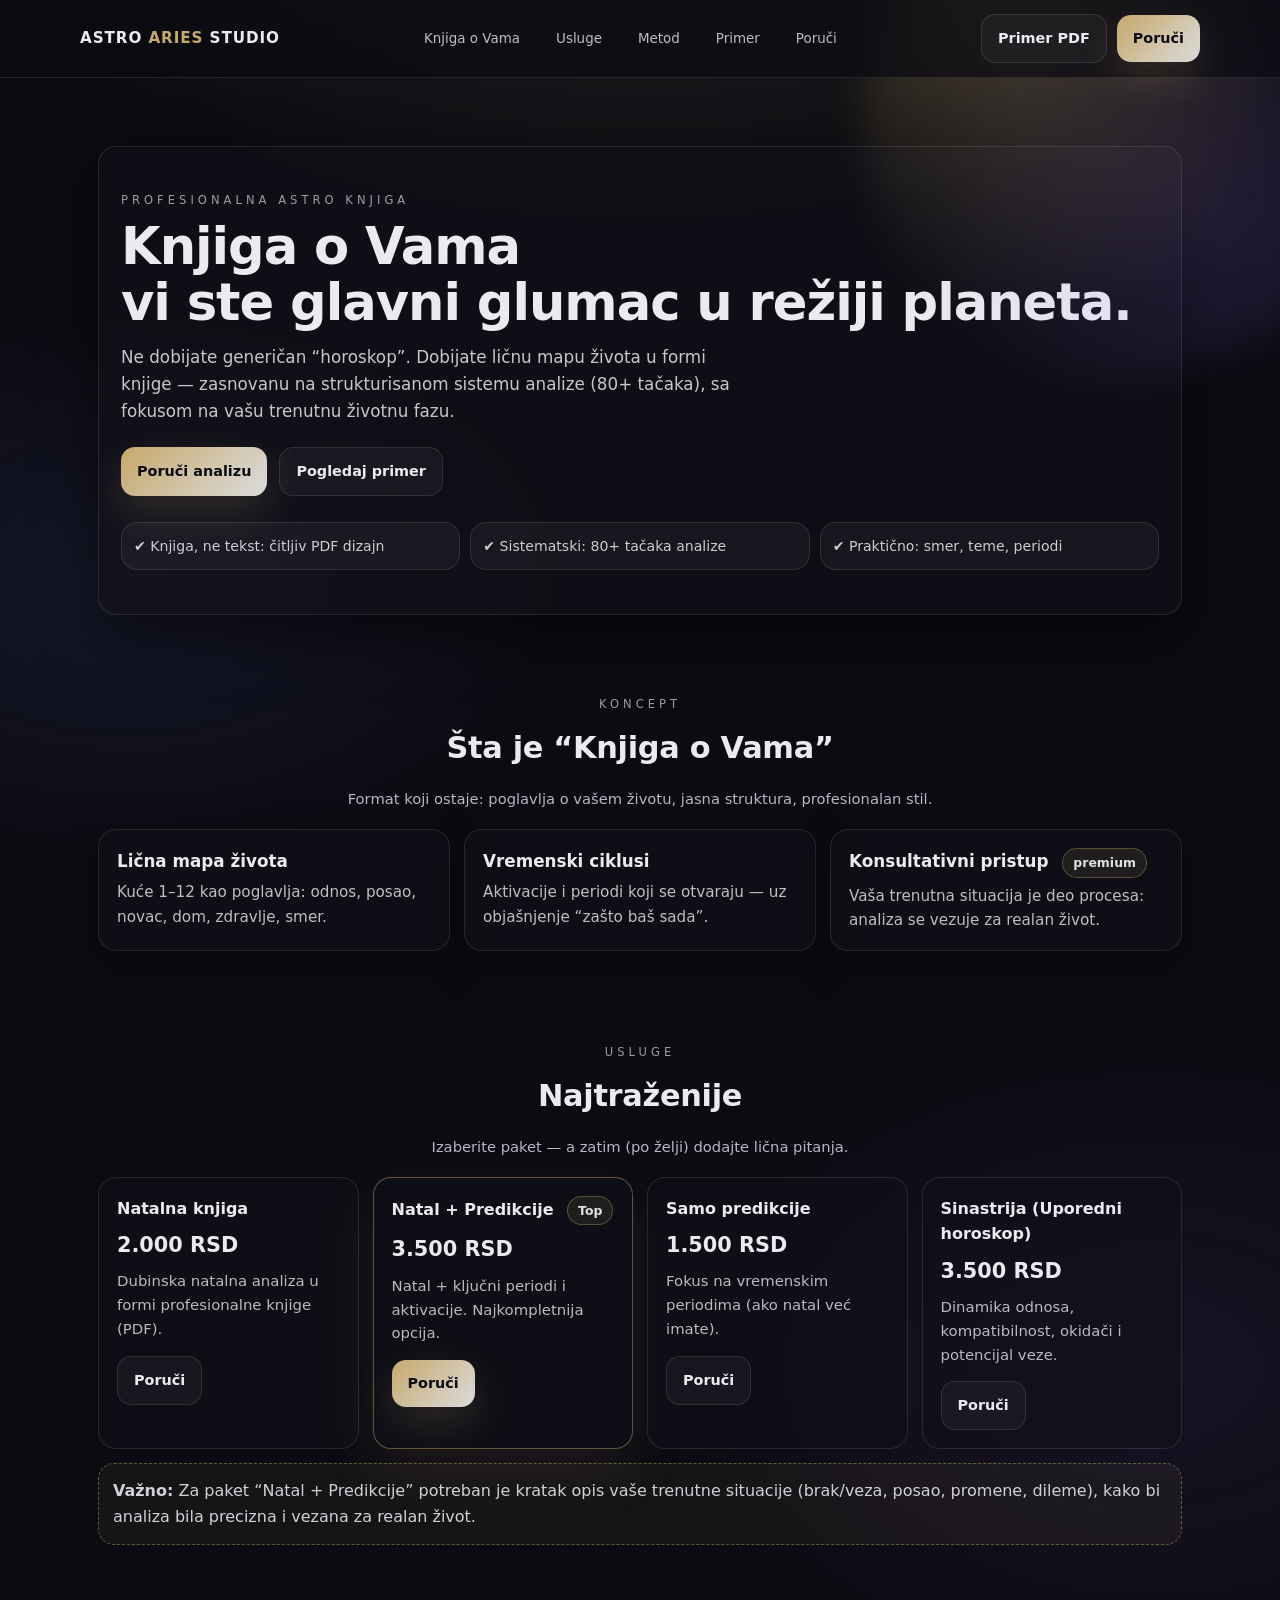
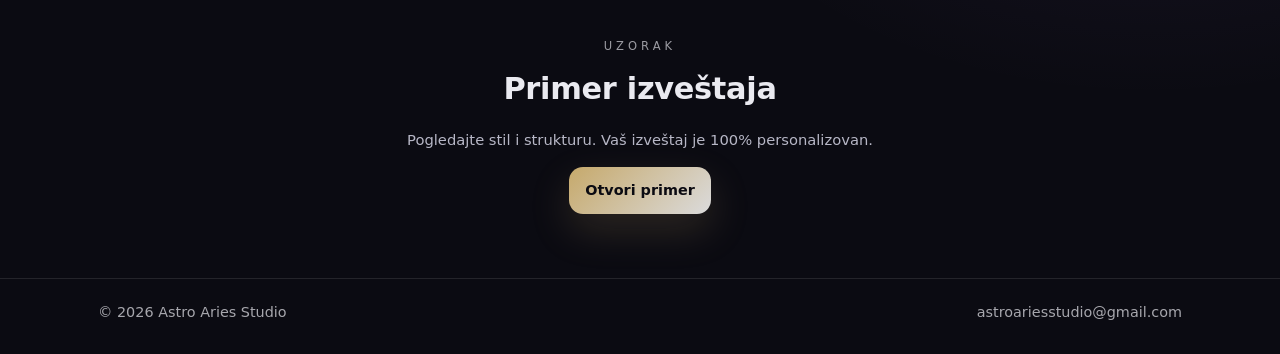
==== index.html @ 8004de2d "index.html" ====
<!DOCTYPE html>
<html lang="sr">
<head>
  <meta charset="UTF-8" />
  <meta name="viewport" content="width=device-width, initial-scale=1.0" />
  <title>Astro Aries Studio — Knjiga o Vama</title>
  <link rel="stylesheet" href="assets/style.css" />
</head>
<body>

<header>
  <div class="container nav">
    <a class="brand" href="index.html">ASTRO <span>ARIES</span> STUDIO</a>
    <nav class="navlinks">
      <a href="knjiga.html">Knjiga o Vama</a>
      <a href="usluge.html">Usluge</a>
      <a href="metod.html">Metod</a>
      <a href="primer.html">Primer</a>
      <a href="poruci.html">Poruči</a>
    </nav>
    <div class="cta">
      <a class="btn ghost" href="primer.html">Primer PDF</a>
      <a class="btn primary" href="poruci.html">Poruči</a>
    </div>
  </div>
</header>

<main class="container">
  <section class="hero">
    <div class="heroGlow"></div>
    <div class="heroCard">
      <div class="kicker">PROFESIONALNA ASTRO KNJIGA</div>
      <h1>Knjiga o Vama<br/>vi ste glavni glumac u režiji planeta.</h1>
      <p class="subhead">
        Ne dobijate generičan “horoskop”. Dobijate ličnu mapu života u formi knjige —  
        zasnovanu na strukturisanom sistemu analize (80+ tačaka), sa fokusom na vašu trenutnu životnu fazu.
      </p>
      <div class="heroActions">
        <a class="btn primary" href="poruci.html">Poruči analizu</a>
        <a class="btn ghost" href="primer.html">Pogledaj primer</a>
      </div>

      <div class="badges">
        <div class="badge">✔ Knjiga, ne tekst: čitljiv PDF dizajn</div>
        <div class="badge">✔ Sistematski: 80+ tačaka analize</div>
        <div class="badge">✔ Praktično: smer, teme, periodi</div>
      </div>
    </div>
  </section>

  <section class="section">
    <div class="sectionTitle">
      <div class="kicker">KONCEPT</div>
      <h2>Šta je “Knjiga o Vama”</h2>
      <p class="small">Format koji ostaje: poglavlja o vašem životu, jasna struktura, profesionalan stil.</p>
    </div>

    <div class="grid">
      <div class="card">
        <h3>Lična mapa života</h3>
        <p>Kuće 1–12 kao poglavlja: odnos, posao, novac, dom, zdravlje, smer.</p>
      </div>
      <div class="card">
        <h3>Vremenski ciklusi</h3>
        <p>Aktivacije i periodi koji se otvaraju — uz objašnjenje “zašto baš sada”.</p>
      </div>
      <div class="card">
        <h3>Konsultativni pristup <span class="tag">premium</span></h3>
        <p>Vaša trenutna situacija je deo procesa: analiza se vezuje za realan život.</p>
      </div>
    </div>
  </section>

  <section class="section">
    <div class="sectionTitle">
      <div class="kicker">USLUGE</div>
      <h2>Najtraženije</h2>
      <p class="small">Izaberite paket — a zatim (po želji) dodajte lična pitanja.</p>
    </div>

    <div class="pricing">
      <div class="price">
        <div class="name">Natalna knjiga</div>
        <div class="amount">2.000 RSD</div>
        <div class="desc">Dubinska natalna analiza u formi profesionalne knjige (PDF).</div>
        <div class="actions"><a class="btn ghost" href="poruci.html">Poruči</a></div>
      </div>

      <div class="price featured">
        <div class="name">Natal + Predikcije <span class="tag">Top</span></div>
        <div class="amount">3.500 RSD</div>
        <div class="desc">Natal + ključni periodi i aktivacije. Najkompletnija opcija.</div>
        <div class="actions"><a class="btn primary" href="poruci.html">Poruči</a></div>
      </div>

      <div class="price">
        <div class="name">Samo predikcije</div>
        <div class="amount">1.500 RSD</div>
        <div class="desc">Fokus na vremenskim periodima (ako natal već imate).</div>
        <div class="actions"><a class="btn ghost" href="poruci.html">Poruči</a></div>
      </div>

      <div class="price">
        <div class="name">Sinastrija (Uporedni horoskop)</div>
        <div class="amount">3.500 RSD</div>
        <div class="desc">Dinamika odnosa, kompatibilnost, okidači i potencijal veze.</div>
        <div class="actions"><a class="btn ghost" href="poruci.html">Poruči</a></div>
      </div>
    </div>

    <div style="margin-top:14px" class="note">
      <b>Važno:</b> Za paket “Natal + Predikcije” potreban je kratak opis vaše trenutne situacije (brak/veza, posao, promene, dileme),
      kako bi analiza bila precizna i vezana za realan život.
    </div>
  </section>

  <section class="section">
    <div class="sectionTitle">
      <div class="kicker">UZORAK</div>
      <h2>Primer izveštaja</h2>
      <p class="small">Pogledajte stil i strukturu. Vaš izveštaj je 100% personalizovan.</p>
      <div style="margin-top:12px">
        <a class="btn primary" href="primer.html">Otvori primer</a>
      </div>
    </div>
  </section>
</main>

<footer>
  <div class="container" style="display:flex;justify-content:space-between;gap:12px;flex-wrap:wrap">
    <div>© <span id="y"></span> Astro Aries Studio</div>
    <div><a href="poruci.html">astroariesstudio@gmail.com</a></div>
  </div>
</footer>

<script>
  document.getElementById("y").textContent = new Date().getFullYear();
</script>
</body>
</html>
---- assets/style.css ----
:root{
  --bg:#0b0b12;
  --panel:#11111a;
  --panel2:#151524;
  --text:#eaeaf0;
  --muted:#b7b7c6;
  --gold:#c6a96b;
  --line:rgba(255,255,255,.10);
  --shadow: 0 20px 60px rgba(0,0,0,.55);
  --radius:18px;
  --max:1120px;
}

*{box-sizing:border-box}
html,body{margin:0;padding:0}
body{
  font-family: system-ui,-apple-system,Segoe UI,Roboto,Ubuntu,Cantarell,Noto Sans,sans-serif;
  background: radial-gradient(1200px 700px at 50% -10%, rgba(198,169,107,.18), transparent 60%),
              radial-gradient(800px 500px at 10% 30%, rgba(120,140,255,.10), transparent 55%),
              radial-gradient(900px 600px at 90% 70%, rgba(180,120,255,.08), transparent 55%),
              var(--bg);
  color:var(--text);
  line-height:1.6;
}

a{color:inherit;text-decoration:none}
.container{max-width:var(--max);margin:0 auto;padding:0 18px}
.small{font-size:.92rem;color:var(--muted)}
.kicker{letter-spacing:.35em;font-size:.72rem;color:rgba(234,234,240,.65);text-transform:uppercase}

header{
  position:sticky;top:0;z-index:40;
  backdrop-filter: blur(14px);
  background: rgba(11,11,18,.70);
  border-bottom:1px solid var(--line);
}
.nav{
  display:flex;align-items:center;justify-content:space-between;
  padding:14px 0;
}
.brand{
  font-weight:700;letter-spacing:.06em;font-size:.95rem;
}
.brand span{color:var(--gold)}
.navlinks{display:flex;gap:16px;flex-wrap:wrap}
.navlinks a{
  font-size:.84rem;color:rgba(234,234,240,.80);
  padding:8px 10px;border-radius:12px;
}
.navlinks a:hover{background:rgba(255,255,255,.06);color:var(--text)}
.cta{
  display:flex;gap:10px;align-items:center;
}
.btn{
  display:inline-flex;align-items:center;justify-content:center;
  padding:12px 16px;border-radius:14px;
  border:1px solid var(--line);
  font-weight:650;font-size:.9rem;
  transition:.2s ease;
}
.btn.primary{
  background: linear-gradient(135deg, rgba(198,169,107,1), rgba(255,255,255,.85));
  color:#0b0b12;border:none;
  box-shadow: 0 16px 40px rgba(198,169,107,.18);
}
.btn.primary:hover{transform:translateY(-1px)}
.btn.ghost{background:rgba(255,255,255,.04)}
.btn.ghost:hover{background:rgba(255,255,255,.07)}

.hero{
  padding:68px 0 34px;
  position:relative;
}
.heroCard{
  border:1px solid var(--line);
  background: rgba(17,17,26,.65);
  border-radius: var(--radius);
  box-shadow: var(--shadow);
  padding:44px 22px;
  overflow:hidden;
}
.heroGlow{
  position:absolute;inset:-220px -200px auto auto;
  width:520px;height:520px;border-radius:50%;
  background: radial-gradient(circle at 30% 30%, rgba(198,169,107,.35), transparent 60%),
              radial-gradient(circle at 70% 70%, rgba(160,120,255,.20), transparent 60%);
  filter: blur(18px);
  pointer-events:none;
  opacity:.75;
}
h1{
  margin:10px 0 0;
  font-size: clamp(2.1rem, 4vw, 3.6rem);
  line-height:1.08;
  letter-spacing:-.02em;
}
.subhead{
  margin-top:14px;
  font-size:1.05rem;
  color:rgba(234,234,240,.84);
  max-width:58ch;
}
.heroActions{margin-top:22px;display:flex;gap:12px;flex-wrap:wrap}
.badges{
  margin-top:26px;
  display:grid;grid-template-columns:repeat(3,1fr);
  gap:10px;
}
.badge{
  border:1px solid var(--line);
  background:rgba(255,255,255,.04);
  border-radius:16px;
  padding:12px 12px;
  font-size:.88rem;
  color:rgba(234,234,240,.86);
}

.section{padding:46px 0}
.sectionTitle{max-width:760px;margin:0 auto 18px;text-align:center}
.sectionTitle h2{margin:10px 0 0;font-size:1.9rem;letter-spacing:-.01em}
.grid{
  display:grid;gap:14px;
  grid-template-columns:repeat(3,1fr);
}
.card{
  border:1px solid var(--line);
  background:rgba(17,17,26,.60);
  border-radius:var(--radius);
  padding:18px;
  box-shadow: 0 14px 40px rgba(0,0,0,.32);
}
.card h3{margin:0 0 6px;font-size:1.05rem}
.card p{margin:0;color:rgba(234,234,240,.80);font-size:.95rem}
.tag{
  display:inline-block;margin-left:8px;
  border:1px solid rgba(198,169,107,.35);
  background:rgba(198,169,107,.10);
  color:rgba(234,234,240,.95);
  padding:4px 10px;border-radius:999px;
  font-size:.78rem;
}

.split{
  display:grid;grid-template-columns:1.1fr .9fr;gap:16px;align-items:start;
}
.list{
  margin:12px 0 0;padding:0;list-style:none;
}
.list li{
  padding:10px 12px;border-radius:14px;
  border:1px solid var(--line);
  background:rgba(255,255,255,.03);
  margin-bottom:10px;
}
.note{
  border:1px dashed rgba(198,169,107,.45);
  background:rgba(198,169,107,.06);
  padding:14px;border-radius:16px;
  color:rgba(234,234,240,.88);
}

.pricing{
  display:grid;grid-template-columns:repeat(4,1fr);gap:14px;
}
.price{
  border:1px solid var(--line);
  background:rgba(17,17,26,.62);
  border-radius:var(--radius);
  padding:18px;
}
.price.featured{
  border-color:rgba(198,169,107,.45);
  box-shadow: 0 20px 60px rgba(198,169,107,.10);
}
.price .name{font-weight:700}
.price .amount{margin-top:8px;font-size:1.3rem;font-weight:800}
.price .desc{margin-top:8px;color:rgba(234,234,240,.78);font-size:.93rem}
.price .actions{margin-top:14px}

.form{
  max-width:860px;margin:0 auto;
  border:1px solid var(--line);
  background:rgba(17,17,26,.62);
  border-radius:var(--radius);
  padding:18px;
  box-shadow: var(--shadow);
}
.row{display:grid;grid-template-columns:repeat(2,1fr);gap:12px}
.field{display:flex;flex-direction:column;gap:6px}
label{font-size:.84rem;color:rgba(234,234,240,.85)}
input,select,textarea{
  border-radius:14px;
  border:1px solid var(--line);
  background:rgba(11,11,18,.70);
  color:var(--text);
  padding:12px 12px;
  outline:none;
}
textarea{min-height:120px;resize:vertical}
.help{font-size:.78rem;color:rgba(234,234,240,.62)}
.total{
  margin-top:12px;
  display:flex;align-items:center;justify-content:space-between;
  border:1px solid var(--line);
  background:rgba(255,255,255,.03);
  border-radius:16px;
  padding:12px 12px;
}
footer{
  border-top:1px solid var(--line);
  padding:22px 0 30px;
  color:rgba(234,234,240,.70);
  font-size:.9rem;
}

@media (max-width: 980px){
  .pricing{grid-template-columns:repeat(2,1fr)}
  .grid{grid-template-columns:1fr}
  .split{grid-template-columns:1fr}
  .badges{grid-template-columns:1fr}
  .row{grid-template-columns:1fr}
}
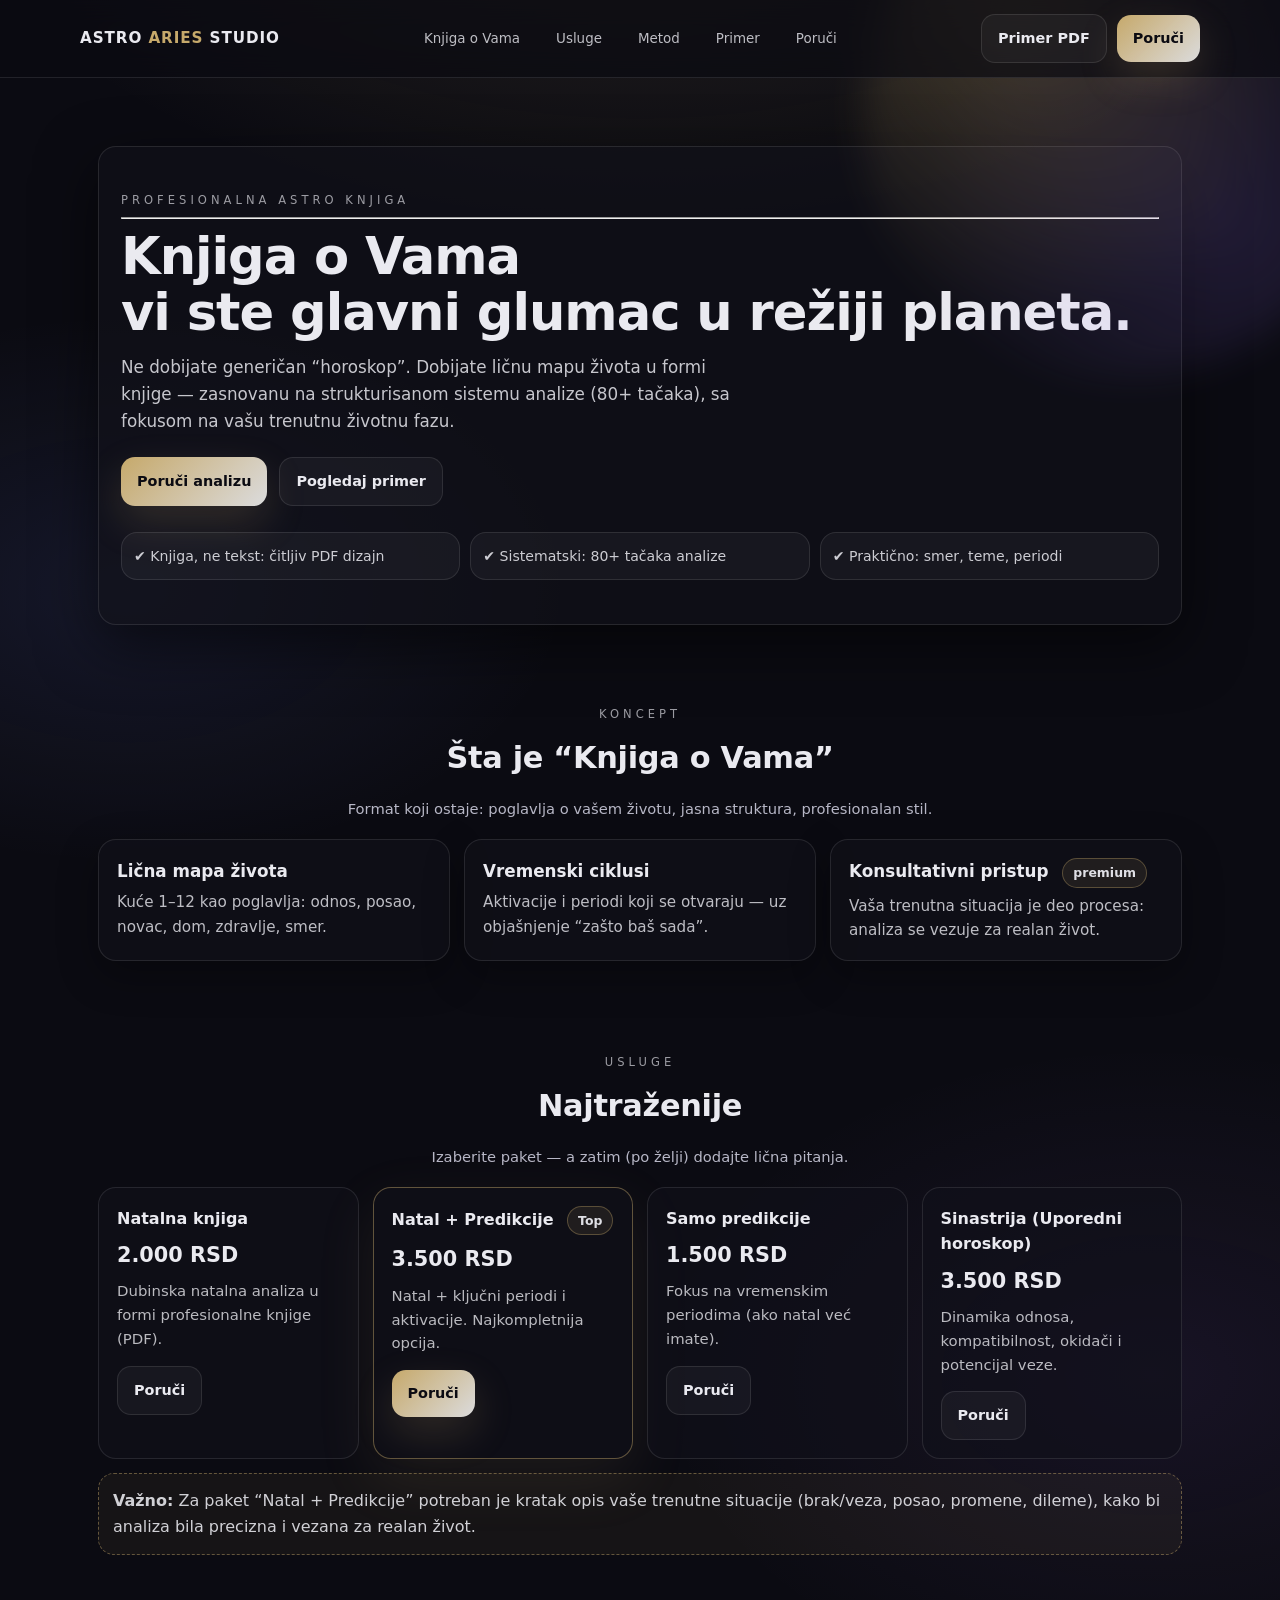
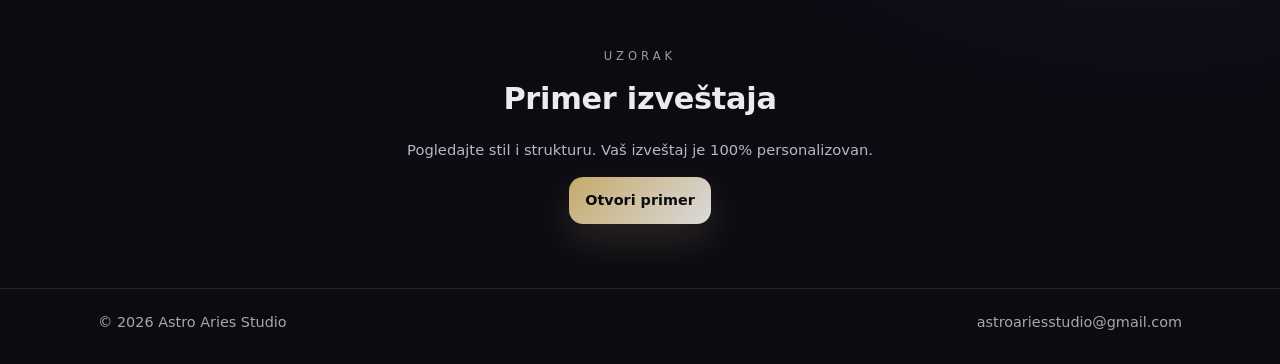
==== commit 1657df62: "index.html" ====
--- a/index.html
+++ b/index.html
@@ -30,6 +30,7 @@
     <div class="heroGlow"></div>
     <div class="heroCard">
       <div class="kicker">PROFESIONALNA ASTRO KNJIGA</div>
+      <hr class="hr-astro" />
       <h1>Knjiga o Vama<br/>vi ste glavni glumac u režiji planeta.</h1>
       <p class="subhead">
         Ne dobijate generičan “horoskop”. Dobijate ličnu mapu života u formi knjige —  
--- a/assets/style.css
+++ b/assets/style.css
@@ -217,6 +217,94 @@
   .pricing{grid-template-columns:repeat(2,1fr)}
   .grid{grid-template-columns:1fr}
   .split{grid-template-columns:1fr}
+  /* --- ASTRO ARIES STUDIO signature overlays --- */
+
+/* Starfield layer */
+body::before{
+  content:"";
+  position:fixed;
+  inset:0;
+  pointer-events:none;
+  opacity:.55;
+  background:
+    radial-gradient(1px 1px at 12% 18%, rgba(255,255,255,.70), transparent 55%),
+    radial-gradient(1px 1px at 22% 78%, rgba(255,255,255,.55), transparent 55%),
+    radial-gradient(1px 1px at 38% 34%, rgba(255,255,255,.60), transparent 55%),
+    radial-gradient(1px 1px at 55% 12%, rgba(255,255,255,.55), transparent 55%),
+    radial-gradient(1px 1px at 72% 42%, rgba(255,255,255,.62), transparent 55%),
+    radial-gradient(1px 1px at 88% 22%, rgba(255,255,255,.50), transparent 55%),
+    radial-gradient(1px 1px at 82% 78%, rgba(255,255,255,.58), transparent 55%),
+    radial-gradient(1px 1px at 8% 55%, rgba(255,255,255,.45), transparent 55%),
+    radial-gradient(2px 2px at 64% 66%, rgba(198,169,107,.35), transparent 55%),
+    radial-gradient(2px 2px at 44% 82%, rgba(160,120,255,.22), transparent 55%);
+  mix-blend-mode: screen;
+}
+
+/* Constellation / line overlay (very subtle) */
+body::after{
+  content:"";
+  position:fixed;
+  inset:0;
+  pointer-events:none;
+  opacity:.18;
+  background:
+    linear-gradient(115deg, transparent 0 30%, rgba(255,255,255,.12) 30% 31%, transparent 31% 100%),
+    linear-gradient(25deg, transparent 0 62%, rgba(198,169,107,.18) 62% 63%, transparent 63% 100%),
+    linear-gradient(160deg, transparent 0 48%, rgba(160,120,255,.12) 48% 49%, transparent 49% 100%);
+  filter: blur(.2px);
+}
+
+/* Hero card astro glyph band */
+.heroCard{
+  position:relative;
+}
+.heroCard::before{
+  content:"☉ ☽ ☿ ♀ ♂ ♃ ♄ ♅ ♆ ♇ ☊ ☋ ✶ ✷ ✦";
+  position:absolute;
+  left:18px; right:18px; top:14px;
+  font-size:.78rem;
+  letter-spacing:.45em;
+  color:rgba(234,234,240,.26);
+  white-space:nowrap;
+  overflow:hidden;
+  text-overflow:clip;
+}
+
+/* Gold dust / nebula in hero (extra signature) */
+.heroCard::after{
+  content:"";
+  position:absolute;
+  inset:-120px -160px auto auto;
+  width:520px;height:520px;border-radius:50%;
+  background:
+    radial-gradient(circle at 35% 35%, rgba(198,169,107,.30), transparent 60%),
+    radial-gradient(circle at 70% 70%, rgba(255,255,255,.10), transparent 65%),
+    radial-gradient(circle at 55% 20%, rgba(160,120,255,.16), transparent 60%);
+  filter: blur(18px);
+  opacity:.70;
+  pointer-events:none;
+}
+
+/* Signature title glow */
+h1{
+  text-shadow:
+    0 0 20px rgba(198,169,107,.20),
+    0 0 42px rgba(160,120,255,.12);
+}
+
+/* Softer card borders + astro vibe */
+.card, .price, .form, .heroCard{
+  border-color: rgba(255,255,255,.12);
+}
+
+/* Tiny accent rule (divider) */
+.hr-astro{
+  height:1px;
+  background: linear-gradient(90deg, transparent, rgba(198,169,107,.55), transparent);
+  opacity:.55;
+  border:0;
+  margin:24px 0;
+}
   .badges{grid-template-columns:1fr}
   .row{grid-template-columns:1fr}
 }
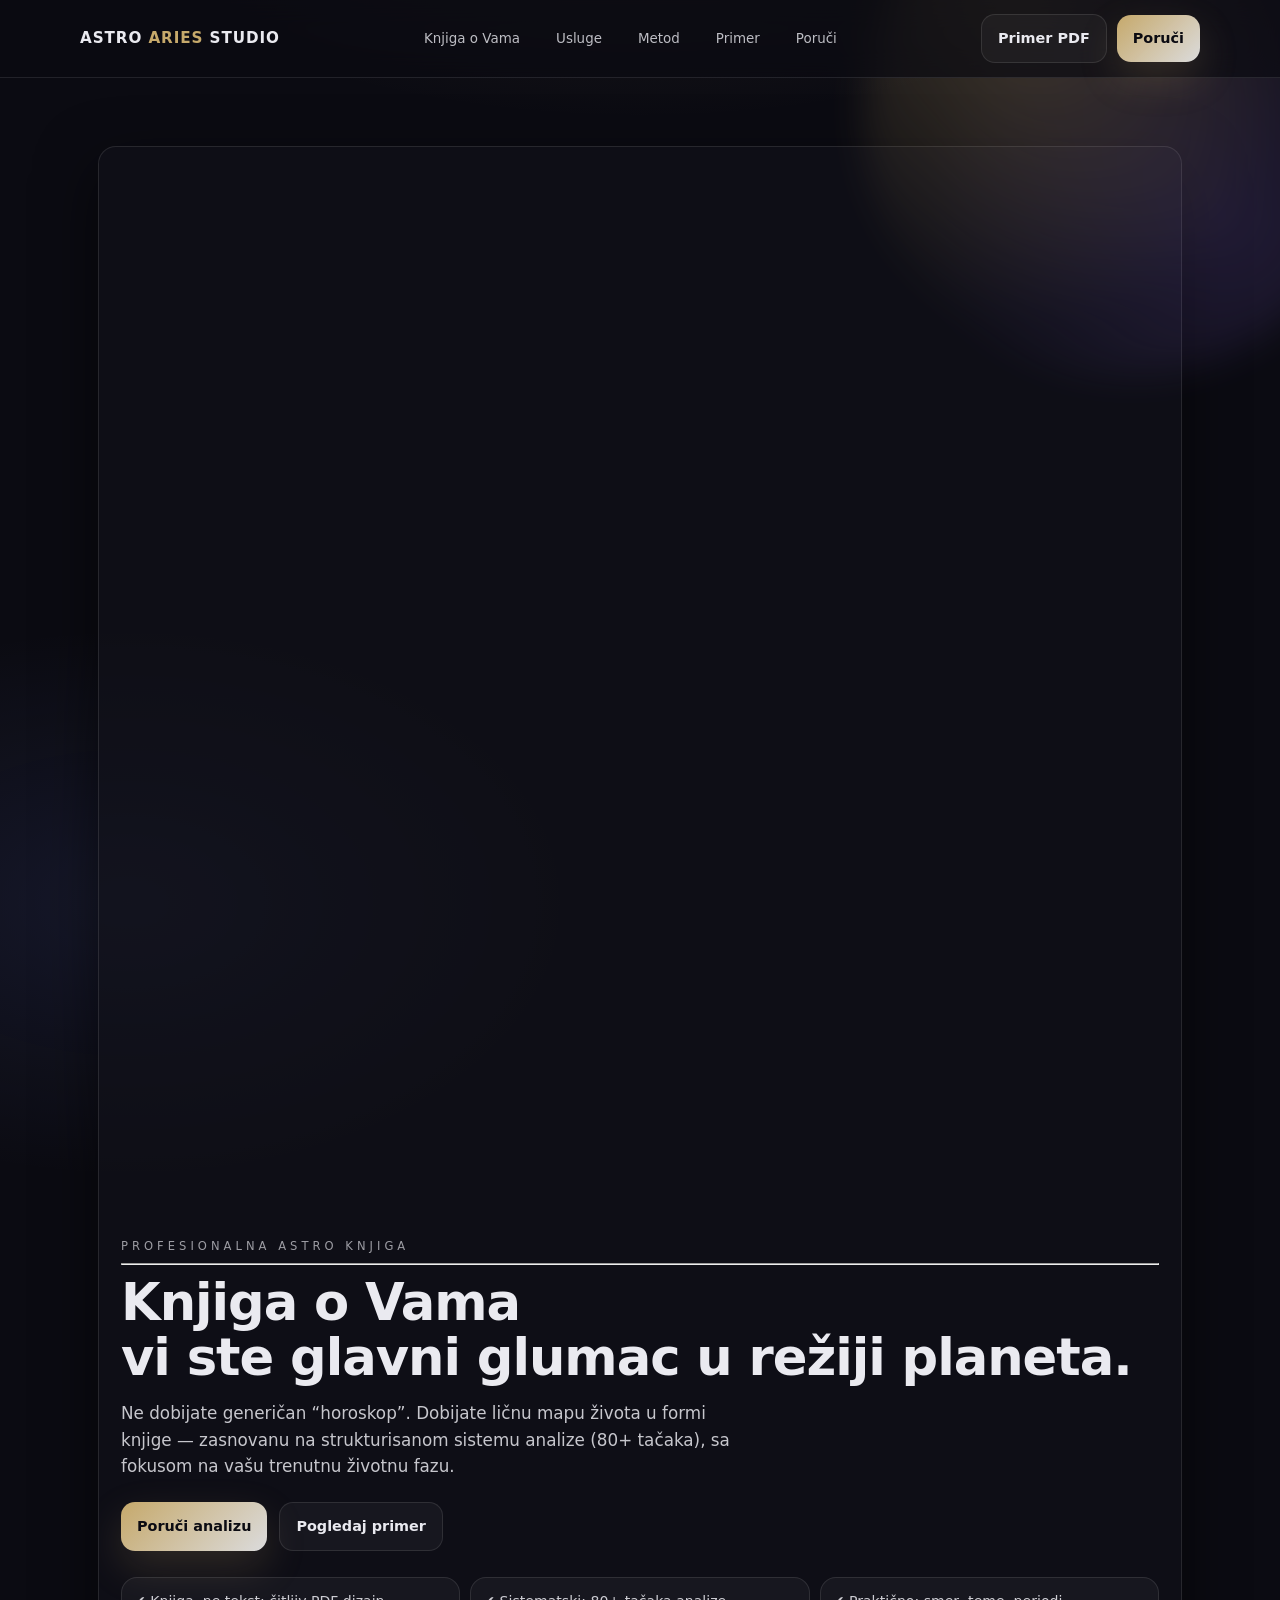
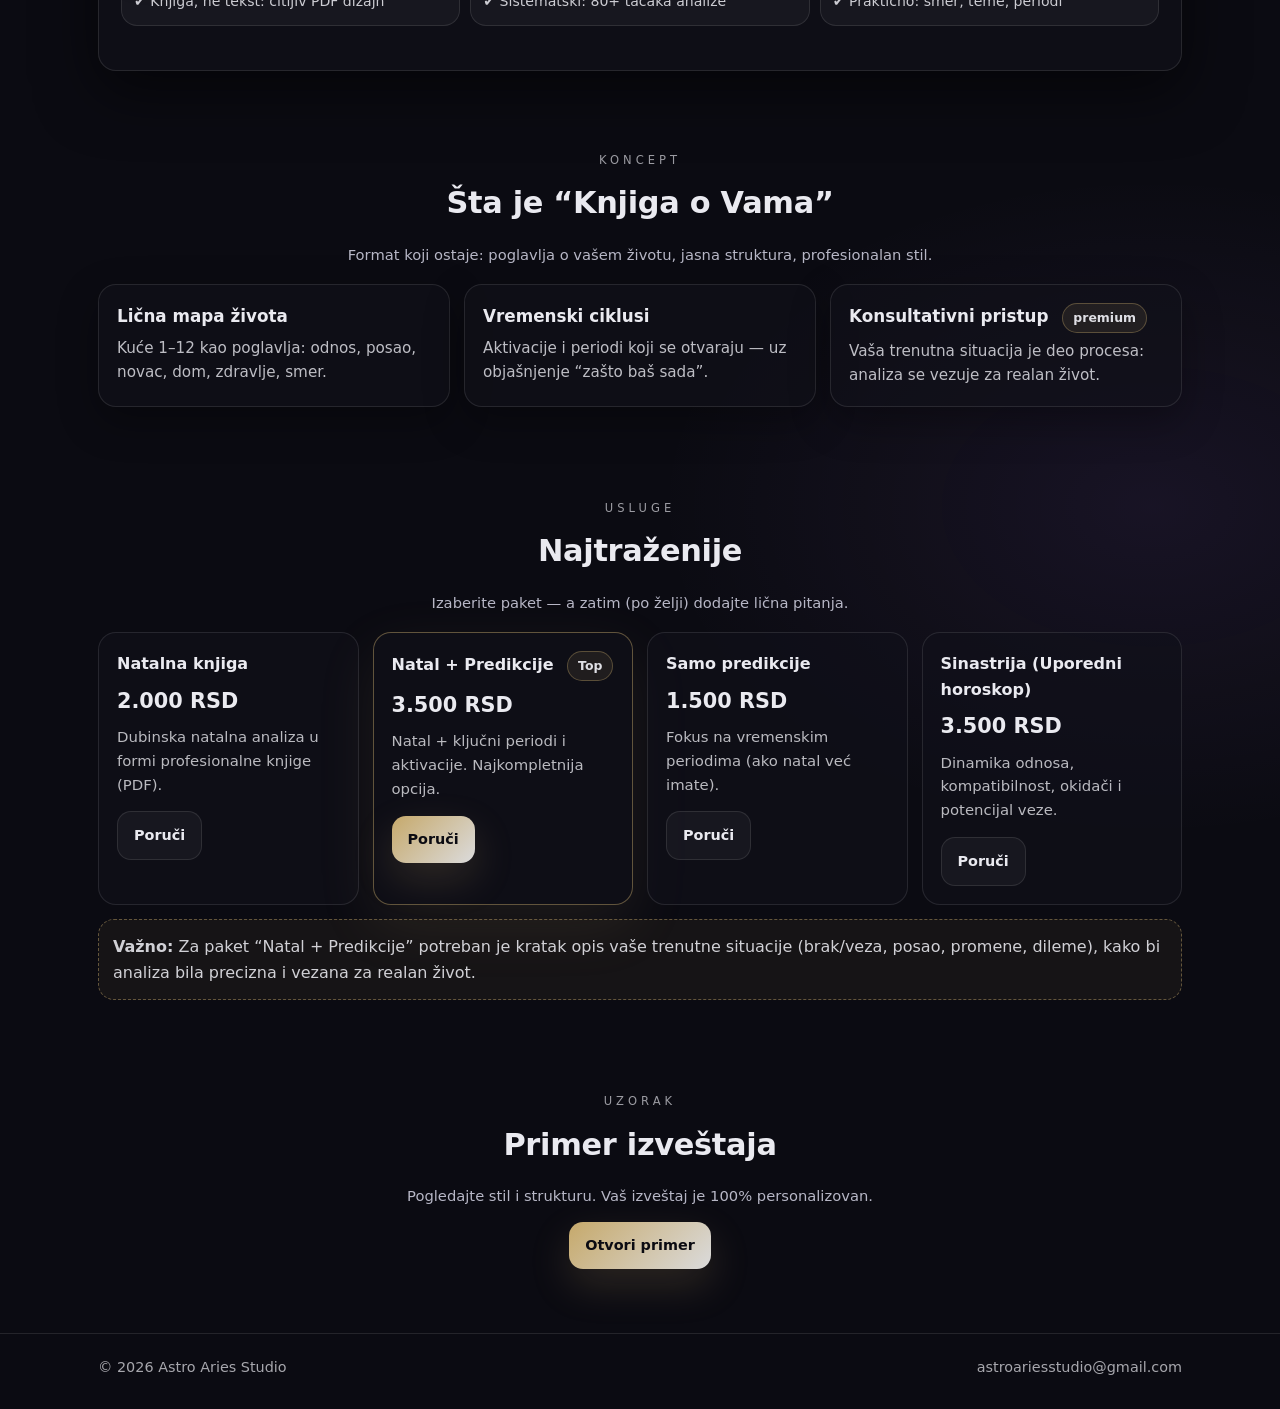
==== commit 3f39af6d: "Update index.html" ====
--- a/index.html
+++ b/index.html
@@ -11,6 +11,7 @@
 <header>
   <div class="container nav">
     <a class="brand" href="index.html">ASTRO <span>ARIES</span> STUDIO</a>
+
     <nav class="navlinks">
       <a href="knjiga.html">Knjiga o Vama</a>
       <a href="usluge.html">Usluge</a>
@@ -18,6 +19,7 @@
       <a href="primer.html">Primer</a>
       <a href="poruci.html">Poruči</a>
     </nav>
+
     <div class="cta">
       <a class="btn ghost" href="primer.html">Primer PDF</a>
       <a class="btn primary" href="poruci.html">Poruči</a>
@@ -28,14 +30,40 @@
 <main class="container">
   <section class="hero">
     <div class="heroGlow"></div>
+
     <div class="heroCard">
+      <!-- zodiac ring watermark -->
+      <svg class="zodiacRing" viewBox="0 0 600 600" fill="none" xmlns="http://www.w3.org/2000/svg" aria-hidden="true">
+        <circle cx="300" cy="300" r="230" stroke-width="2"/>
+        <circle cx="300" cy="300" r="190" stroke-width="1"/>
+        <circle cx="300" cy="300" r="150" stroke-width="1"/>
+        <!-- 12 ticks -->
+        <g stroke-width="2">
+          <path d="M300 60 L300 90"/>
+          <path d="M420 92 L402 118"/>
+          <path d="M508 180 L480 196"/>
+          <path d="M540 300 L510 300"/>
+          <path d="M508 420 L480 404"/>
+          <path d="M420 508 L402 482"/>
+          <path d="M300 540 L300 510"/>
+          <path d="M180 508 L198 482"/>
+          <path d="M92 420 L120 404"/>
+          <path d="M60 300 L90 300"/>
+          <path d="M92 180 L120 196"/>
+          <path d="M180 92 L198 118"/>
+        </g>
+      </svg>
+
       <div class="kicker">PROFESIONALNA ASTRO KNJIGA</div>
       <hr class="hr-astro" />
+
       <h1>Knjiga o Vama<br/>vi ste glavni glumac u režiji planeta.</h1>
+
       <p class="subhead">
         Ne dobijate generičan “horoskop”. Dobijate ličnu mapu života u formi knjige —  
         zasnovanu na strukturisanom sistemu analize (80+ tačaka), sa fokusom na vašu trenutnu životnu fazu.
       </p>
+
       <div class="heroActions">
         <a class="btn primary" href="poruci.html">Poruči analizu</a>
         <a class="btn ghost" href="primer.html">Pogledaj primer</a>
@@ -137,5 +165,6 @@
 <script>
   document.getElementById("y").textContent = new Date().getFullYear();
 </script>
+
 </body>
 </html>
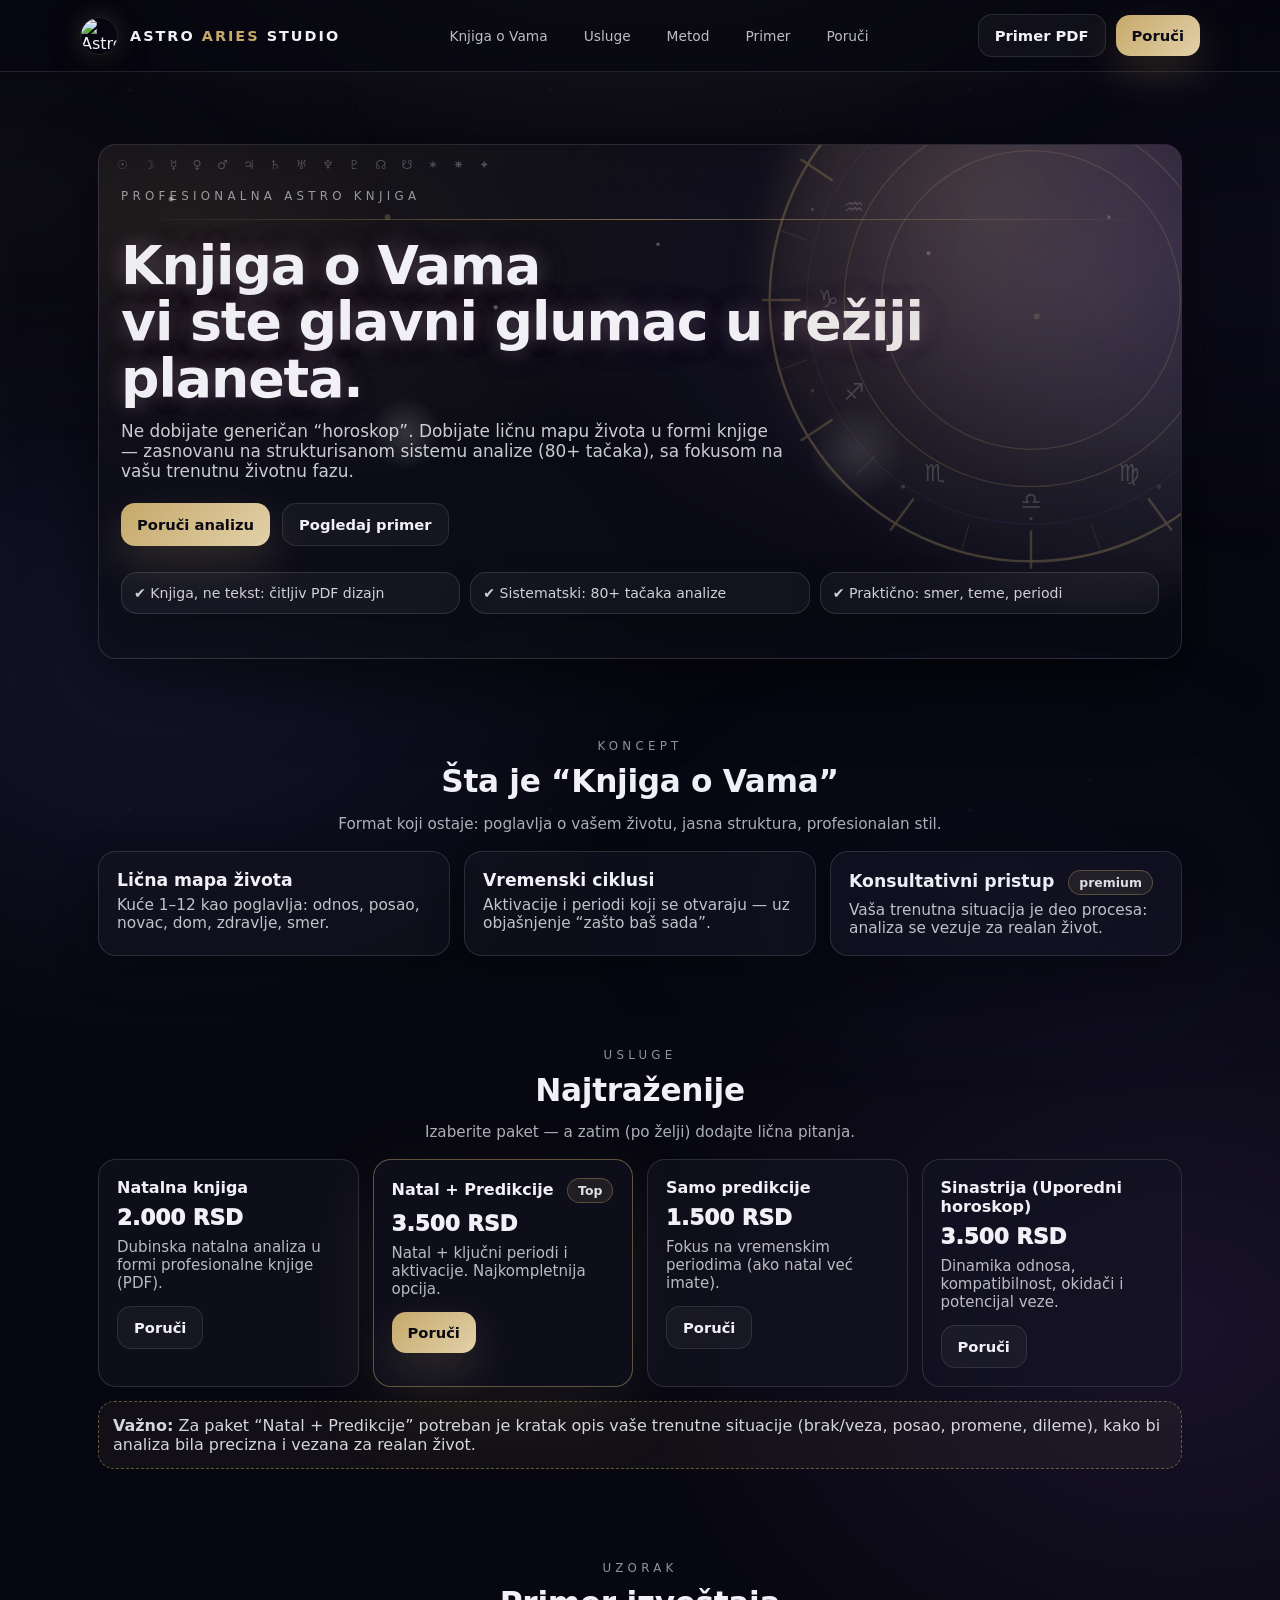
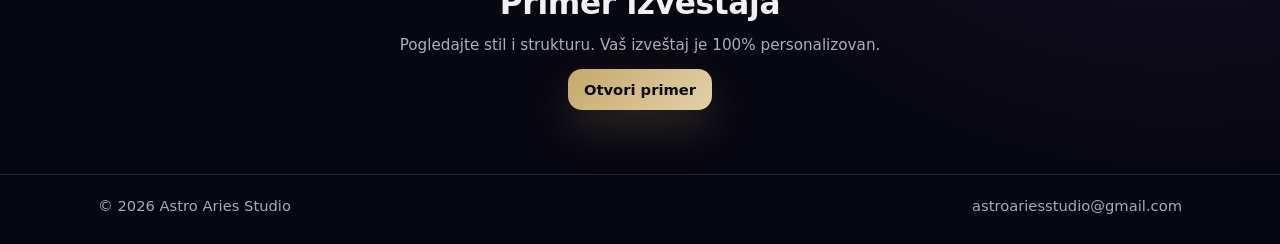
==== commit 4de1e1d5: "Update index.html" ====
--- a/index.html
+++ b/index.html
@@ -10,7 +10,10 @@
 
 <header>
   <div class="container nav">
-    <a class="brand" href="index.html">ASTRO <span>ARIES</span> STUDIO</a>
+    <a class="brand" href="index.html">
+      <img src="assets/logo.png" alt="Astro Aries Studio logo" />
+      <div class="title">ASTRO <span>ARIES</span> STUDIO</div>
+    </a>
 
     <nav class="navlinks">
       <a href="knjiga.html">Knjiga o Vama</a>
@@ -21,7 +24,7 @@
     </nav>
 
     <div class="cta">
-      <a class="btn ghost" href="primer.html">Primer PDF</a>
+      <a class="btn" href="primer.html">Primer PDF</a>
       <a class="btn primary" href="poruci.html">Poruči</a>
     </div>
   </div>
@@ -29,28 +32,96 @@
 
 <main class="container">
   <section class="hero">
-    <div class="heroGlow"></div>
-
     <div class="heroCard">
-      <!-- zodiac ring watermark -->
-      <svg class="zodiacRing" viewBox="0 0 600 600" fill="none" xmlns="http://www.w3.org/2000/svg" aria-hidden="true">
-        <circle cx="300" cy="300" r="230" stroke-width="2"/>
-        <circle cx="300" cy="300" r="190" stroke-width="1"/>
-        <circle cx="300" cy="300" r="150" stroke-width="1"/>
-        <!-- 12 ticks -->
-        <g stroke-width="2">
-          <path d="M300 60 L300 90"/>
-          <path d="M420 92 L402 118"/>
-          <path d="M508 180 L480 196"/>
-          <path d="M540 300 L510 300"/>
-          <path d="M508 420 L480 404"/>
-          <path d="M420 508 L402 482"/>
-          <path d="M300 540 L300 510"/>
-          <path d="M180 508 L198 482"/>
-          <path d="M92 420 L120 404"/>
-          <path d="M60 300 L90 300"/>
-          <path d="M92 180 L120 196"/>
-          <path d="M180 92 L198 118"/>
+
+      <!-- visible sparkles inside hero -->
+      <svg class="sparkles" viewBox="0 0 600 240" xmlns="http://www.w3.org/2000/svg" aria-hidden="true">
+        <defs>
+          <radialGradient id="sp" cx="50%" cy="50%" r="50%">
+            <stop offset="0%" stop-color="rgba(255,255,255,.9)"/>
+            <stop offset="100%" stop-color="rgba(255,255,255,0)"/>
+          </radialGradient>
+        </defs>
+        <circle cx="40" cy="30" r="1.4" fill="rgba(255,255,255,.55)"/>
+        <circle cx="90" cy="70" r="1.1" fill="rgba(255,255,255,.45)"/>
+        <circle cx="160" cy="40" r="1.6" fill="rgba(198,169,107,.35)"/>
+        <circle cx="220" cy="90" r="1.2" fill="rgba(255,255,255,.42)"/>
+        <circle cx="310" cy="55" r="1.0" fill="rgba(255,255,255,.38)"/>
+        <circle cx="380" cy="105" r="1.4" fill="rgba(160,120,255,.22)"/>
+        <circle cx="460" cy="60" r="1.1" fill="rgba(255,255,255,.35)"/>
+        <circle cx="520" cy="95" r="1.6" fill="rgba(198,169,107,.28)"/>
+        <circle cx="560" cy="40" r="1.0" fill="rgba(255,255,255,.30)"/>
+        <circle cx="170" cy="160" r="20" fill="url(#sp)" opacity=".25"/>
+        <circle cx="420" cy="170" r="26" fill="url(#sp)" opacity=".18"/>
+      </svg>
+
+      <!-- premium zodiac ring -->
+      <svg class="zodiacRing" viewBox="0 0 600 600" xmlns="http://www.w3.org/2000/svg" aria-hidden="true">
+        <circle class="ringOuter" cx="300" cy="300" r="245" fill="none"/>
+        <circle class="ringMid"   cx="300" cy="300" r="210" fill="none"/>
+        <circle class="ringInner" cx="300" cy="300" r="175" fill="none"/>
+        <circle class="ringInner" cx="300" cy="300" r="140" fill="none" opacity=".65"/>
+
+        <!-- 12 major ticks -->
+        <g>
+          <path class="tick" d="M300 48 L300 84"/>
+          <path class="tick" d="M432 84 L410 114"/>
+          <path class="tick" d="M516 168 L486 188"/>
+          <path class="tick" d="M552 300 L516 300"/>
+          <path class="tick" d="M516 432 L486 412"/>
+          <path class="tick" d="M432 516 L410 486"/>
+          <path class="tick" d="M300 552 L300 516"/>
+          <path class="tick" d="M168 516 L190 486"/>
+          <path class="tick" d="M84 432 L114 412"/>
+          <path class="tick" d="M48 300 L84 300"/>
+          <path class="tick" d="M84 168 L114 188"/>
+          <path class="tick" d="M168 84 L190 114"/>
+        </g>
+
+        <!-- small ticks -->
+        <g opacity=".9">
+          <path class="tickSmall" d="M365 66 L356 90"/>
+          <path class="tickSmall" d="M468 136 L446 154"/>
+          <path class="tickSmall" d="M536 236 L512 242"/>
+          <path class="tickSmall" d="M536 364 L512 358"/>
+          <path class="tickSmall" d="M468 464 L446 446"/>
+          <path class="tickSmall" d="M365 534 L356 510"/>
+          <path class="tickSmall" d="M235 534 L242 510"/>
+          <path class="tickSmall" d="M136 464 L154 446"/>
+          <path class="tickSmall" d="M66 365 L90 356"/>
+          <path class="tickSmall" d="M66 235 L90 244"/>
+          <path class="tickSmall" d="M136 136 L154 156"/>
+          <path class="tickSmall" d="M235 66 L244 90"/>
+        </g>
+
+        <!-- dots / stars -->
+        <g>
+          <circle class="dot" cx="300" cy="95" r="2.2"/>
+          <circle class="dot" cx="420" cy="125" r="1.7"/>
+          <circle class="goldDot" cx="505" cy="215" r="2.2"/>
+          <circle class="dot" cx="505" cy="385" r="1.6"/>
+          <circle class="goldDot" cx="420" cy="475" r="2.1"/>
+          <circle class="dot" cx="300" cy="505" r="1.6"/>
+          <circle class="dot" cx="180" cy="475" r="1.8"/>
+          <circle class="goldDot" cx="95" cy="385" r="2.0"/>
+          <circle class="dot" cx="95" cy="215" r="1.6"/>
+          <circle class="dot" cx="180" cy="125" r="1.7"/>
+        </g>
+
+        <!-- zodiac glyphs -->
+        <g text-anchor="middle" dominant-baseline="middle" font-size="22">
+          <text class="glyph" x="300" y="112">♈</text>
+          <text class="glyph" x="392" y="138">♉</text>
+          <text class="glyph" x="468" y="214">♊</text>
+          <text class="glyph" x="492" y="300">♋</text>
+          <text class="glyph" x="468" y="388">♌</text>
+          <text class="glyph" x="392" y="464">♍</text>
+          <text class="glyph" x="300" y="490">♎</text>
+          <text class="glyph" x="210" y="464">♏</text>
+          <text class="glyph" x="134" y="388">♐</text>
+          <text class="glyph" x="110" y="300">♑</text>
+          <text class="glyph" x="134" y="214">♒</text>
+          <text class="glyph" x="210" y="138">♓</text>
         </g>
       </svg>
 
@@ -60,13 +131,13 @@
       <h1>Knjiga o Vama<br/>vi ste glavni glumac u režiji planeta.</h1>
 
       <p class="subhead">
-        Ne dobijate generičan “horoskop”. Dobijate ličnu mapu života u formi knjige —  
+        Ne dobijate generičan “horoskop”. Dobijate ličnu mapu života u formi knjige —
         zasnovanu na strukturisanom sistemu analize (80+ tačaka), sa fokusom na vašu trenutnu životnu fazu.
       </p>
 
       <div class="heroActions">
         <a class="btn primary" href="poruci.html">Poruči analizu</a>
-        <a class="btn ghost" href="primer.html">Pogledaj primer</a>
+        <a class="btn" href="primer.html">Pogledaj primer</a>
       </div>
 
       <div class="badges">
@@ -112,7 +183,7 @@
         <div class="name">Natalna knjiga</div>
         <div class="amount">2.000 RSD</div>
         <div class="desc">Dubinska natalna analiza u formi profesionalne knjige (PDF).</div>
-        <div class="actions"><a class="btn ghost" href="poruci.html">Poruči</a></div>
+        <div class="actions"><a class="btn" href="poruci.html">Poruči</a></div>
       </div>
 
       <div class="price featured">
@@ -126,14 +197,14 @@
         <div class="name">Samo predikcije</div>
         <div class="amount">1.500 RSD</div>
         <div class="desc">Fokus na vremenskim periodima (ako natal već imate).</div>
-        <div class="actions"><a class="btn ghost" href="poruci.html">Poruči</a></div>
+        <div class="actions"><a class="btn" href="poruci.html">Poruči</a></div>
       </div>
 
       <div class="price">
         <div class="name">Sinastrija (Uporedni horoskop)</div>
         <div class="amount">3.500 RSD</div>
         <div class="desc">Dinamika odnosa, kompatibilnost, okidači i potencijal veze.</div>
-        <div class="actions"><a class="btn ghost" href="poruci.html">Poruči</a></div>
+        <div class="actions"><a class="btn" href="poruci.html">Poruči</a></div>
       </div>
     </div>
 
--- a/assets/style.css
+++ b/assets/style.css
@@ -1,310 +1,392 @@
 :root{
-  --bg:#0b0b12;
-  --panel:#11111a;
-  --panel2:#151524;
-  --text:#eaeaf0;
+  --bg:#070711;
+  --panel: rgba(14, 14, 24, .62);
+  --panel2: rgba(20, 20, 34, .62);
+  --text:#f0f0f6;
   --muted:#b7b7c6;
+
   --gold:#c6a96b;
-  --line:rgba(255,255,255,.10);
-  --shadow: 0 20px 60px rgba(0,0,0,.55);
-  --radius:18px;
-  --max:1120px;
+  --gold2:#f5e2b6;
+
+  --violet:#a27bff;
+  --violet2:#6a5bff;
+
+  --line: rgba(255,255,255,.10);
+  --line2: rgba(198,169,107,.20);
+
+  --shadow: 0 22px 70px rgba(0,0,0,.58);
+  --radius: 18px;
+  --max: 1120px;
+
+  --glowGold: 0 0 22px rgba(198,169,107,.18), 0 0 48px rgba(198,169,107,.10);
+  --glowViolet: 0 0 22px rgba(160,120,255,.16), 0 0 48px rgba(160,120,255,.10);
 }
 
 *{box-sizing:border-box}
 html,body{margin:0;padding:0}
+html{scroll-behavior:smooth}
 body{
-  font-family: system-ui,-apple-system,Segoe UI,Roboto,Ubuntu,Cantarell,Noto Sans,sans-serif;
-  background: radial-gradient(1200px 700px at 50% -10%, rgba(198,169,107,.18), transparent 60%),
-              radial-gradient(800px 500px at 10% 30%, rgba(120,140,255,.10), transparent 55%),
-              radial-gradient(900px 600px at 90% 70%, rgba(180,120,255,.08), transparent 55%),
-              var(--bg);
+  font-family: ui-sans-serif, system-ui, -apple-system, Segoe UI, Roboto, Arial;
   color:var(--text);
-  line-height:1.6;
+  background:
+    radial-gradient(1200px 700px at 50% -12%, rgba(198,169,107,.18), transparent 60%),
+    radial-gradient(900px 650px at 12% 36%, rgba(120,140,255,.10), transparent 58%),
+    radial-gradient(900px 750px at 92% 72%, rgba(180,120,255,.10), transparent 60%),
+    var(--bg);
+  overflow-x:hidden;
 }
 
 a{color:inherit;text-decoration:none}
 .container{max-width:var(--max);margin:0 auto;padding:0 18px}
-.small{font-size:.92rem;color:var(--muted)}
-.kicker{letter-spacing:.35em;font-size:.72rem;color:rgba(234,234,240,.65);text-transform:uppercase}
-
+.small{font-size:.95rem;color:rgba(240,240,246,.72)}
+.kicker{
+  letter-spacing:.36em;
+  font-size:.74rem;
+  color:rgba(240,240,246,.60);
+  text-transform:uppercase;
+}
+
+/* -------------------- Background: starfield + nebula motion -------------------- */
+body::before{
+  content:"";
+  position:fixed; inset:0;
+  pointer-events:none;
+  opacity:.92;
+  mix-blend-mode:screen;
+  background:
+    radial-gradient(1px 1px at 10px 20px, rgba(255,255,255,.55), transparent 60%),
+    radial-gradient(1px 1px at 42px 78px, rgba(255,255,255,.35), transparent 60%),
+    radial-gradient(1px 1px at 95px 140px, rgba(255,255,255,.32), transparent 60%),
+    radial-gradient(2px 2px at 130px 90px, rgba(198,169,107,.22), transparent 60%),
+    radial-gradient(1px 1px at 165px 30px, rgba(255,255,255,.25), transparent 60%),
+    radial-gradient(1px 1px at 210px 120px, rgba(255,255,255,.22), transparent 60%),
+    radial-gradient(2px 2px at 250px 60px, rgba(160,120,255,.16), transparent 60%),
+    radial-gradient(1px 1px at 285px 150px, rgba(255,255,255,.20), transparent 60%),
+    radial-gradient(1px 1px at 320px 40px, rgba(255,255,255,.18), transparent 60%),
+    radial-gradient(2px 2px at 360px 110px, rgba(198,169,107,.16), transparent 60%);
+  background-size: 420px 240px;
+  filter: blur(.15px);
+  animation: twinkle 6.6s ease-in-out infinite;
+}
+@keyframes twinkle{
+  0%,100%{opacity:.72}
+  50%{opacity:.96}
+}
+
+body::after{
+  content:"";
+  position:fixed; inset:-20%;
+  pointer-events:none;
+  opacity:.40;
+  background:
+    radial-gradient(700px 450px at 15% 30%, rgba(198,169,107,.10), transparent 60%),
+    radial-gradient(800px 520px at 85% 35%, rgba(160,120,255,.10), transparent 62%),
+    radial-gradient(760px 520px at 70% 85%, rgba(120,140,255,.08), transparent 62%);
+  filter: blur(22px);
+  animation: nebulaDrift 18s ease-in-out infinite;
+}
+@keyframes nebulaDrift{
+  0%,100%{transform:translate(0,0) scale(1)}
+  50%{transform:translate(-26px,14px) scale(1.03)}
+}
+
+/* -------------------- Header / Nav -------------------- */
 header{
-  position:sticky;top:0;z-index:40;
-  backdrop-filter: blur(14px);
-  background: rgba(11,11,18,.70);
+  position:sticky; top:0; z-index:50;
+  backdrop-filter: blur(16px);
+  background: rgba(7,7,17,.68);
   border-bottom:1px solid var(--line);
 }
 .nav{
-  display:flex;align-items:center;justify-content:space-between;
+  display:flex; align-items:center; justify-content:space-between;
   padding:14px 0;
+  gap:14px;
 }
 .brand{
-  font-weight:700;letter-spacing:.06em;font-size:.95rem;
-}
-.brand span{color:var(--gold)}
-.navlinks{display:flex;gap:16px;flex-wrap:wrap}
+  display:flex; align-items:center; gap:12px;
+  min-width: 220px;
+}
+.brand img{
+  width:38px;height:38px;border-radius:50%;
+  box-shadow: 0 10px 30px rgba(0,0,0,.40), var(--glowGold);
+  border:1px solid rgba(255,255,255,.10);
+}
+.brand .title{
+  font-weight:850;
+  letter-spacing:.14em;
+  font-size:.90rem;
+}
+.brand .title span{color:var(--gold)}
+.navlinks{
+  display:flex; gap:16px; flex-wrap:wrap; justify-content:center;
+}
 .navlinks a{
-  font-size:.84rem;color:rgba(234,234,240,.80);
-  padding:8px 10px;border-radius:12px;
-}
-.navlinks a:hover{background:rgba(255,255,255,.06);color:var(--text)}
-.cta{
-  display:flex;gap:10px;align-items:center;
-}
+  font-size:.86rem;
+  color:rgba(240,240,246,.78);
+  padding:8px 10px;
+  border-radius:12px;
+  transition:.2s ease;
+}
+.navlinks a:hover{
+  background:rgba(255,255,255,.06);
+  color:var(--text);
+}
+.cta{display:flex; gap:10px; align-items:center}
+
 .btn{
-  display:inline-flex;align-items:center;justify-content:center;
-  padding:12px 16px;border-radius:14px;
+  display:inline-flex; align-items:center; justify-content:center;
+  padding:12px 16px;
+  border-radius:14px;
   border:1px solid var(--line);
-  font-weight:650;font-size:.9rem;
-  transition:.2s ease;
+  background:rgba(255,255,255,.04);
+  font-weight:750;
+  font-size:.92rem;
+  transition:.22s ease;
+  position:relative;
+  overflow:hidden;
 }
 .btn.primary{
-  background: linear-gradient(135deg, rgba(198,169,107,1), rgba(255,255,255,.85));
-  color:#0b0b12;border:none;
-  box-shadow: 0 16px 40px rgba(198,169,107,.18);
-}
-.btn.primary:hover{transform:translateY(-1px)}
-.btn.ghost{background:rgba(255,255,255,.04)}
-.btn.ghost:hover{background:rgba(255,255,255,.07)}
-
-.hero{
-  padding:68px 0 34px;
+  background: linear-gradient(135deg, rgba(198,169,107,1), rgba(245,226,182,.92));
+  color:#0a0a12;
+  border:none;
+  box-shadow: 0 18px 44px rgba(198,169,107,.20);
+}
+.btn:hover{transform:translateY(-1px)}
+.btn::after{
+  content:"";
+  position:absolute; inset:-60%;
+  background:
+    radial-gradient(circle at 30% 30%, rgba(255,255,255,.22), transparent 52%),
+    radial-gradient(circle at 75% 70%, rgba(198,169,107,.18), transparent 60%);
+  opacity:0;
+  transition:.22s ease;
+}
+.btn:hover::after{opacity:1}
+
+/* -------------------- Hero -------------------- */
+.hero{padding:72px 0 34px; position:relative}
+.heroCard{
   position:relative;
-}
-.heroCard{
-  border:1px solid var(--line);
-  background: rgba(17,17,26,.65);
+  border:1px solid rgba(255,255,255,.12);
+  background:
+    radial-gradient(900px 420px at 10% 18%, rgba(198,169,107,.10), transparent 60%),
+    radial-gradient(900px 520px at 90% 28%, rgba(160,120,255,.10), transparent 62%),
+    var(--panel);
   border-radius: var(--radius);
   box-shadow: var(--shadow);
   padding:44px 22px;
   overflow:hidden;
-}
-.heroGlow{
-  position:absolute;inset:-220px -200px auto auto;
-  width:520px;height:520px;border-radius:50%;
-  background: radial-gradient(circle at 30% 30%, rgba(198,169,107,.35), transparent 60%),
-              radial-gradient(circle at 70% 70%, rgba(160,120,255,.20), transparent 60%);
-  filter: blur(18px);
-  pointer-events:none;
-  opacity:.75;
-}
+  animation: floaty 10s ease-in-out infinite;
+}
+@keyframes floaty{
+  0%,100%{transform:translateY(0)}
+  50%{transform:translateY(-7px)}
+}
+
+/* brand glyph band */
+.heroCard::before{
+  content:"☉ ☽ ☿ ♀ ♂ ♃ ♄ ♅ ♆ ♇ ☊ ☋ ✶ ✷ ✦";
+  position:absolute;
+  left:18px; right:18px; top:12px;
+  font-size:.78rem;
+  letter-spacing:.45em;
+  color:rgba(240,240,246,.26);
+  white-space:nowrap; overflow:hidden;
+}
+
+/* gentle gold dust */
+.heroCard::after{
+  content:"";
+  position:absolute;
+  inset:-160px -200px auto auto;
+  width:620px;height:620px;border-radius:50%;
+  background:
+    radial-gradient(circle at 35% 35%, rgba(198,169,107,.32), transparent 60%),
+    radial-gradient(circle at 70% 70%, rgba(255,255,255,.10), transparent 65%),
+    radial-gradient(circle at 55% 20%, rgba(160,120,255,.16), transparent 60%);
+  filter: blur(20px);
+  opacity:.72;
+  pointer-events:none;
+  animation: nebulaDrift 18s ease-in-out infinite;
+}
+
 h1{
   margin:10px 0 0;
-  font-size: clamp(2.1rem, 4vw, 3.6rem);
-  line-height:1.08;
+  font-size: clamp(2.2rem, 4.2vw, 3.85rem);
+  line-height:1.05;
   letter-spacing:-.02em;
+  text-shadow: var(--glowGold), var(--glowViolet);
 }
 .subhead{
   margin-top:14px;
-  font-size:1.05rem;
-  color:rgba(234,234,240,.84);
-  max-width:58ch;
+  font-size:1.06rem;
+  color:rgba(240,240,246,.84);
+  max-width:62ch;
 }
 .heroActions{margin-top:22px;display:flex;gap:12px;flex-wrap:wrap}
+
 .badges{
   margin-top:26px;
-  display:grid;grid-template-columns:repeat(3,1fr);
+  display:grid;
+  grid-template-columns:repeat(3,1fr);
   gap:10px;
 }
 .badge{
-  border:1px solid var(--line);
+  border:1px solid rgba(255,255,255,.12);
   background:rgba(255,255,255,.04);
   border-radius:16px;
   padding:12px 12px;
   font-size:.88rem;
-  color:rgba(234,234,240,.86);
-}
-
+  color:rgba(240,240,246,.86);
+  box-shadow: 0 10px 28px rgba(0,0,0,.22);
+}
+
+/* divider */
+.hr-astro{
+  height:1px;
+  border:0;
+  background: linear-gradient(90deg, transparent, rgba(198,169,107,.70), transparent);
+  opacity:.85;
+  margin:16px 0 18px;
+}
+
+/* sparkles overlay inside hero (visible) */
+.sparkles{
+  position:absolute; inset:0;
+  pointer-events:none;
+  opacity:.70;
+  mix-blend-mode:screen;
+  animation: sparklePulse 3.9s ease-in-out infinite;
+}
+@keyframes sparklePulse{
+  0%,100%{opacity:.35}
+  50%{opacity:.92}
+}
+
+/* -------------------- Zodiac ring premium -------------------- */
+.zodiacRing{
+  position:absolute;
+  right:-170px;
+  top:-165px;
+  width:640px;
+  height:640px;
+  opacity:.30;
+  pointer-events:none;
+  filter: drop-shadow(0 0 22px rgba(198,169,107,.18))
+          drop-shadow(0 0 40px rgba(160,120,255,.10));
+  animation: spinSlow 48s linear infinite;
+}
+@keyframes spinSlow{
+  from{transform:rotate(0deg)}
+  to{transform:rotate(360deg)}
+}
+.zodiacRing .ringOuter{ stroke: rgba(198,169,107,.95); stroke-width:2.3; }
+.zodiacRing .ringMid  { stroke: rgba(160,120,255,.40); stroke-width:1.1; opacity:.7; }
+.zodiacRing .ringInner{ stroke: rgba(198,169,107,.65); stroke-width:1.2; opacity:.95; }
+.zodiacRing .tick{ stroke: rgba(198,169,107,.86); stroke-width:2.3; }
+.zodiacRing .tickSmall{ stroke: rgba(198,169,107,.55); stroke-width:1.2; opacity:.9; }
+.zodiacRing .dot{ fill: rgba(255,255,255,.55); }
+.zodiacRing .goldDot{ fill: rgba(198,169,107,.55); }
+.zodiacRing .glyph{
+  fill: rgba(240,240,246,.80);
+  font-weight:800;
+  opacity:.78;
+}
+
+/* -------------------- Sections / Cards -------------------- */
 .section{padding:46px 0}
-.sectionTitle{max-width:760px;margin:0 auto 18px;text-align:center}
-.sectionTitle h2{margin:10px 0 0;font-size:1.9rem;letter-spacing:-.01em}
+.sectionTitle{max-width:780px;margin:0 auto 18px;text-align:center}
+.sectionTitle h2{margin:10px 0 0;font-size:1.95rem;letter-spacing:-.01em}
+
 .grid{
-  display:grid;gap:14px;
+  display:grid; gap:14px;
   grid-template-columns:repeat(3,1fr);
 }
 .card{
-  border:1px solid var(--line);
-  background:rgba(17,17,26,.60);
+  border:1px solid rgba(255,255,255,.12);
+  background: var(--panel2);
   border-radius:var(--radius);
   padding:18px;
   box-shadow: 0 14px 40px rgba(0,0,0,.32);
-}
-.card h3{margin:0 0 6px;font-size:1.05rem}
-.card p{margin:0;color:rgba(234,234,240,.80);font-size:.95rem}
+  transition:.22s ease;
+  position:relative;
+  overflow:hidden;
+}
+.card:hover{
+  transform:translateY(-3px);
+  border-color: rgba(198,169,107,.30);
+  box-shadow: 0 24px 80px rgba(0,0,0,.42);
+}
+.card::after{
+  content:"";
+  position:absolute; inset:-40%;
+  background:
+    radial-gradient(circle at 30% 30%, rgba(198,169,107,.16), transparent 55%),
+    radial-gradient(circle at 70% 70%, rgba(160,120,255,.12), transparent 60%);
+  opacity:0;
+  transition:.22s ease;
+}
+.card:hover::after{opacity:1}
+.card h3{margin:0 0 6px;font-size:1.08rem}
+.card p{margin:0;color:rgba(240,240,246,.80);font-size:.96rem}
+
 .tag{
   display:inline-block;margin-left:8px;
   border:1px solid rgba(198,169,107,.35);
   background:rgba(198,169,107,.10);
-  color:rgba(234,234,240,.95);
   padding:4px 10px;border-radius:999px;
   font-size:.78rem;
-}
-
-.split{
-  display:grid;grid-template-columns:1.1fr .9fr;gap:16px;align-items:start;
-}
-.list{
-  margin:12px 0 0;padding:0;list-style:none;
-}
-.list li{
-  padding:10px 12px;border-radius:14px;
-  border:1px solid var(--line);
-  background:rgba(255,255,255,.03);
-  margin-bottom:10px;
-}
+  color:rgba(240,240,246,.92);
+}
+
+/* pricing */
+.pricing{
+  display:grid; grid-template-columns:repeat(4,1fr);
+  gap:14px;
+}
+.price{
+  border:1px solid rgba(255,255,255,.12);
+  background: var(--panel2);
+  border-radius:var(--radius);
+  padding:18px;
+  transition:.22s ease;
+}
+.price:hover{transform:translateY(-3px);border-color: rgba(198,169,107,.30);}
+.price.featured{
+  border-color:rgba(198,169,107,.45);
+  box-shadow: 0 24px 80px rgba(198,169,107,.10);
+}
+.price .name{font-weight:900}
+.price .amount{margin-top:8px;font-size:1.35rem;font-weight:950}
+.price .desc{margin-top:8px;color:rgba(240,240,246,.76);font-size:.94rem}
+.price .actions{margin-top:14px}
+
+/* note */
 .note{
   border:1px dashed rgba(198,169,107,.45);
   background:rgba(198,169,107,.06);
   padding:14px;border-radius:16px;
-  color:rgba(234,234,240,.88);
-}
-
-.pricing{
-  display:grid;grid-template-columns:repeat(4,1fr);gap:14px;
-}
-.price{
-  border:1px solid var(--line);
-  background:rgba(17,17,26,.62);
-  border-radius:var(--radius);
-  padding:18px;
-}
-.price.featured{
-  border-color:rgba(198,169,107,.45);
-  box-shadow: 0 20px 60px rgba(198,169,107,.10);
-}
-.price .name{font-weight:700}
-.price .amount{margin-top:8px;font-size:1.3rem;font-weight:800}
-.price .desc{margin-top:8px;color:rgba(234,234,240,.78);font-size:.93rem}
-.price .actions{margin-top:14px}
-
-.form{
-  max-width:860px;margin:0 auto;
-  border:1px solid var(--line);
-  background:rgba(17,17,26,.62);
-  border-radius:var(--radius);
-  padding:18px;
-  box-shadow: var(--shadow);
-}
-.row{display:grid;grid-template-columns:repeat(2,1fr);gap:12px}
-.field{display:flex;flex-direction:column;gap:6px}
-label{font-size:.84rem;color:rgba(234,234,240,.85)}
-input,select,textarea{
-  border-radius:14px;
-  border:1px solid var(--line);
-  background:rgba(11,11,18,.70);
-  color:var(--text);
-  padding:12px 12px;
-  outline:none;
-}
-textarea{min-height:120px;resize:vertical}
-.help{font-size:.78rem;color:rgba(234,234,240,.62)}
-.total{
-  margin-top:12px;
-  display:flex;align-items:center;justify-content:space-between;
-  border:1px solid var(--line);
-  background:rgba(255,255,255,.03);
-  border-radius:16px;
-  padding:12px 12px;
-}
+  color:rgba(240,240,246,.88);
+}
+
+/* footer */
 footer{
-  border-top:1px solid var(--line);
+  border-top:1px solid rgba(255,255,255,.10);
   padding:22px 0 30px;
-  color:rgba(234,234,240,.70);
-  font-size:.9rem;
-}
-
+  color:rgba(240,240,246,.70);
+  font-size:.92rem;
+}
+
+/* responsive */
 @media (max-width: 980px){
   .pricing{grid-template-columns:repeat(2,1fr)}
   .grid{grid-template-columns:1fr}
-  .split{grid-template-columns:1fr}
-  /* --- ASTRO ARIES STUDIO signature overlays --- */
-
-/* Starfield layer */
-body::before{
-  content:"";
-  position:fixed;
-  inset:0;
-  pointer-events:none;
-  opacity:.55;
-  background:
-    radial-gradient(1px 1px at 12% 18%, rgba(255,255,255,.70), transparent 55%),
-    radial-gradient(1px 1px at 22% 78%, rgba(255,255,255,.55), transparent 55%),
-    radial-gradient(1px 1px at 38% 34%, rgba(255,255,255,.60), transparent 55%),
-    radial-gradient(1px 1px at 55% 12%, rgba(255,255,255,.55), transparent 55%),
-    radial-gradient(1px 1px at 72% 42%, rgba(255,255,255,.62), transparent 55%),
-    radial-gradient(1px 1px at 88% 22%, rgba(255,255,255,.50), transparent 55%),
-    radial-gradient(1px 1px at 82% 78%, rgba(255,255,255,.58), transparent 55%),
-    radial-gradient(1px 1px at 8% 55%, rgba(255,255,255,.45), transparent 55%),
-    radial-gradient(2px 2px at 64% 66%, rgba(198,169,107,.35), transparent 55%),
-    radial-gradient(2px 2px at 44% 82%, rgba(160,120,255,.22), transparent 55%);
-  mix-blend-mode: screen;
-}
-
-/* Constellation / line overlay (very subtle) */
-body::after{
-  content:"";
-  position:fixed;
-  inset:0;
-  pointer-events:none;
-  opacity:.18;
-  background:
-    linear-gradient(115deg, transparent 0 30%, rgba(255,255,255,.12) 30% 31%, transparent 31% 100%),
-    linear-gradient(25deg, transparent 0 62%, rgba(198,169,107,.18) 62% 63%, transparent 63% 100%),
-    linear-gradient(160deg, transparent 0 48%, rgba(160,120,255,.12) 48% 49%, transparent 49% 100%);
-  filter: blur(.2px);
-}
-
-/* Hero card astro glyph band */
-.heroCard{
-  position:relative;
-}
-.heroCard::before{
-  content:"☉ ☽ ☿ ♀ ♂ ♃ ♄ ♅ ♆ ♇ ☊ ☋ ✶ ✷ ✦";
-  position:absolute;
-  left:18px; right:18px; top:14px;
-  font-size:.78rem;
-  letter-spacing:.45em;
-  color:rgba(234,234,240,.26);
-  white-space:nowrap;
-  overflow:hidden;
-  text-overflow:clip;
-}
-
-/* Gold dust / nebula in hero (extra signature) */
-.heroCard::after{
-  content:"";
-  position:absolute;
-  inset:-120px -160px auto auto;
-  width:520px;height:520px;border-radius:50%;
-  background:
-    radial-gradient(circle at 35% 35%, rgba(198,169,107,.30), transparent 60%),
-    radial-gradient(circle at 70% 70%, rgba(255,255,255,.10), transparent 65%),
-    radial-gradient(circle at 55% 20%, rgba(160,120,255,.16), transparent 60%);
-  filter: blur(18px);
-  opacity:.70;
-  pointer-events:none;
-}
-
-/* Signature title glow */
-h1{
-  text-shadow:
-    0 0 20px rgba(198,169,107,.20),
-    0 0 42px rgba(160,120,255,.12);
-}
-
-/* Softer card borders + astro vibe */
-.card, .price, .form, .heroCard{
-  border-color: rgba(255,255,255,.12);
-}
-
-/* Tiny accent rule (divider) */
-.hr-astro{
-  height:1px;
-  background: linear-gradient(90deg, transparent, rgba(198,169,107,.55), transparent);
-  opacity:.55;
-  border:0;
-  margin:24px 0;
-}
   .badges{grid-template-columns:1fr}
-  .row{grid-template-columns:1fr}
-}
+  .nav{flex-wrap:wrap;justify-content:center}
+  .cta{width:100%;justify-content:center}
+  .brand{justify-content:center}
+}
+@media (max-width: 520px){
+  .btn{width:100%}
+  .navlinks{justify-content:center}
+}
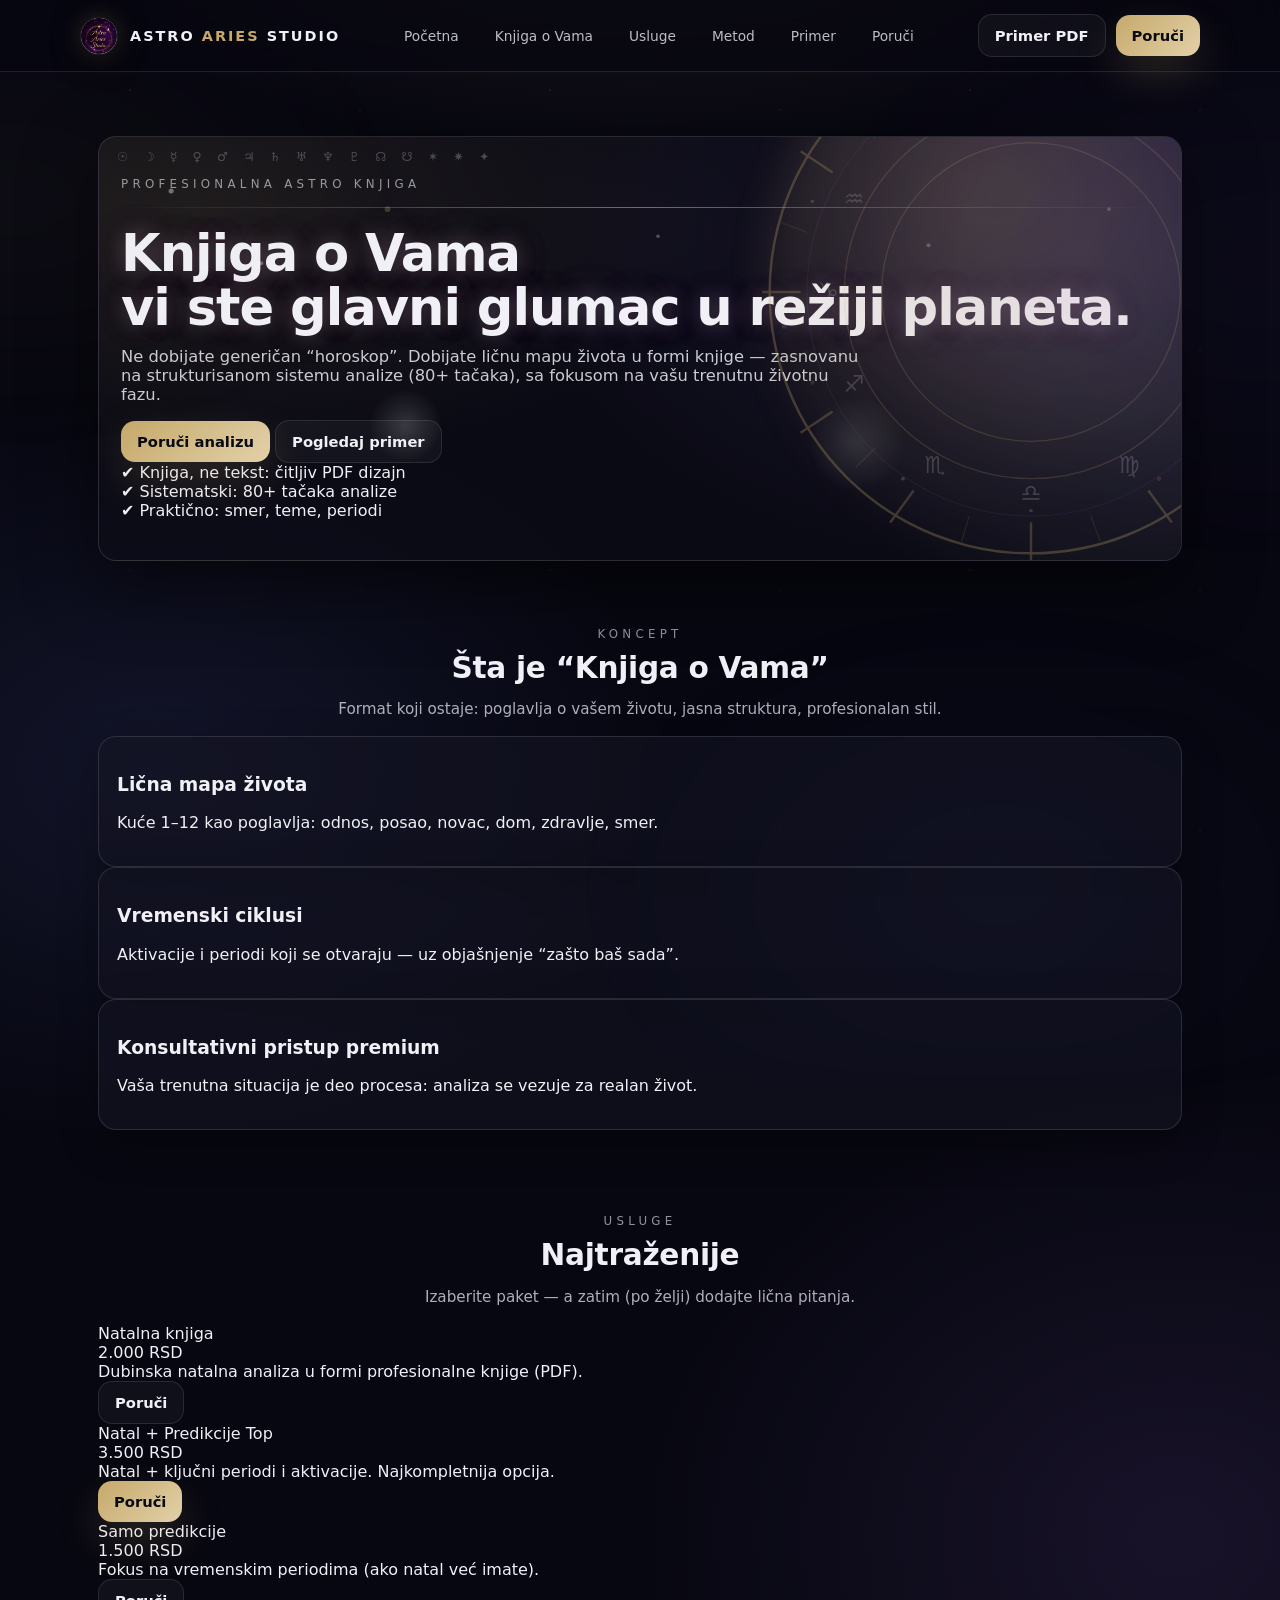
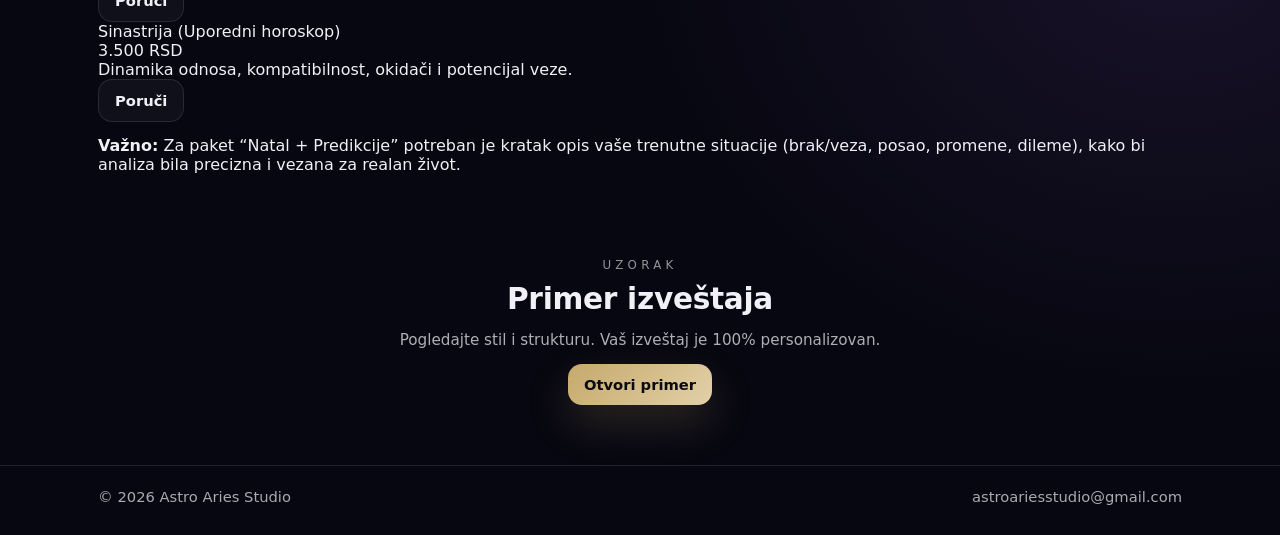
==== commit 5d902799: "Update index.html" ====
--- a/index.html
+++ b/index.html
@@ -16,12 +16,13 @@
     </a>
 
     <nav class="navlinks">
-      <a href="knjiga.html">Knjiga o Vama</a>
-      <a href="usluge.html">Usluge</a>
-      <a href="metod.html">Metod</a>
-      <a href="primer.html">Primer</a>
-      <a href="poruci.html">Poruči</a>
-    </nav>
+  <a href="index.html">Početna</a>
+  <a href="knjiga.html">Knjiga o Vama</a>
+  <a href="usluge.html">Usluge</a>
+  <a href="metod.html">Metod</a>
+  <a href="primer.html">Primer</a>
+  <a href="poruci.html">Poruči</a>
+</nav>
 
     <div class="cta">
       <a class="btn" href="primer.html">Primer PDF</a>
--- a/assets/style.css
+++ b/assets/style.css
@@ -12,7 +12,7 @@
   --violet2:#6a5bff;
 
   --line: rgba(255,255,255,.10);
-  --line2: rgba(198,169,107,.20);
+  --line2: rgba(198,169,107,.22);
 
   --shadow: 0 22px 70px rgba(0,0,0,.58);
   --radius: 18px;
@@ -90,6 +90,27 @@
   50%{transform:translate(-26px,14px) scale(1.03)}
 }
 
+/* shooting star */
+.shooting-star{
+  position:fixed;
+  top:22%;
+  left:-30%;
+  width:280px;
+  height:2px;
+  background: linear-gradient(90deg, transparent, rgba(245,226,182,.85), transparent);
+  opacity:0;
+  pointer-events:none;
+  filter: drop-shadow(0 0 12px rgba(198,169,107,.35));
+  animation: shoot 12s linear infinite;
+  z-index:2;
+}
+@keyframes shoot{
+  0%,82%{transform:translateX(0) translateY(0) rotate(-12deg); opacity:0}
+  83%{opacity:.95}
+  88%{transform:translateX(160vw) translateY(28vh) rotate(-12deg); opacity:.95}
+  89%,100%{opacity:0}
+}
+
 /* -------------------- Header / Nav -------------------- */
 header{
   position:sticky; top:0; z-index:50;
@@ -164,7 +185,7 @@
 .btn:hover::after{opacity:1}
 
 /* -------------------- Hero -------------------- */
-.hero{padding:72px 0 34px; position:relative}
+.hero{padding:64px 0 24px; position:relative}
 .heroCard{
   position:relative;
   border:1px solid rgba(255,255,255,.12);
@@ -174,7 +195,7 @@
     var(--panel);
   border-radius: var(--radius);
   box-shadow: var(--shadow);
-  padding:44px 22px;
+  padding:40px 22px;
   overflow:hidden;
   animation: floaty 10s ease-in-out infinite;
 }
@@ -182,8 +203,6 @@
   0%,100%{transform:translateY(0)}
   50%{transform:translateY(-7px)}
 }
-
-/* brand glyph band */
 .heroCard::before{
   content:"☉ ☽ ☿ ♀ ♂ ♃ ♄ ♅ ♆ ♇ ☊ ☋ ✶ ✷ ✦";
   position:absolute;
@@ -193,8 +212,6 @@
   color:rgba(240,240,246,.26);
   white-space:nowrap; overflow:hidden;
 }
-
-/* gentle gold dust */
 .heroCard::after{
   content:"";
   position:absolute;
@@ -212,36 +229,18 @@
 
 h1{
   margin:10px 0 0;
-  font-size: clamp(2.2rem, 4.2vw, 3.85rem);
-  line-height:1.05;
+  font-size: clamp(2.0rem, 4.0vw, 3.2rem);
+  line-height:1.06;
   letter-spacing:-.02em;
   text-shadow: var(--glowGold), var(--glowViolet);
 }
 .subhead{
-  margin-top:14px;
-  font-size:1.06rem;
+  margin-top:12px;
+  font-size:1.02rem;
   color:rgba(240,240,246,.84);
-  max-width:62ch;
-}
-.heroActions{margin-top:22px;display:flex;gap:12px;flex-wrap:wrap}
-
-.badges{
-  margin-top:26px;
-  display:grid;
-  grid-template-columns:repeat(3,1fr);
-  gap:10px;
-}
-.badge{
-  border:1px solid rgba(255,255,255,.12);
-  background:rgba(255,255,255,.04);
-  border-radius:16px;
-  padding:12px 12px;
-  font-size:.88rem;
-  color:rgba(240,240,246,.86);
-  box-shadow: 0 10px 28px rgba(0,0,0,.22);
-}
-
-/* divider */
+  max-width:72ch;
+}
+
 .hr-astro{
   height:1px;
   border:0;
@@ -250,7 +249,6 @@
   margin:16px 0 18px;
 }
 
-/* sparkles overlay inside hero (visible) */
 .sparkles{
   position:absolute; inset:0;
   pointer-events:none;
@@ -292,16 +290,21 @@
   font-weight:800;
   opacity:.78;
 }
+.pulseStar{
+  filter: drop-shadow(0 0 14px rgba(198,169,107,.55));
+  transform-origin: 300px 300px;
+  animation: pulseStar 2.9s ease-in-out infinite;
+}
+@keyframes pulseStar{
+  0%,100%{opacity:.74; transform:scale(1)}
+  50%{opacity:1; transform:scale(1.07)}
+}
 
 /* -------------------- Sections / Cards -------------------- */
-.section{padding:46px 0}
-.sectionTitle{max-width:780px;margin:0 auto 18px;text-align:center}
-.sectionTitle h2{margin:10px 0 0;font-size:1.95rem;letter-spacing:-.01em}
-
-.grid{
-  display:grid; gap:14px;
-  grid-template-columns:repeat(3,1fr);
-}
+.section{padding:42px 0}
+.sectionTitle{max-width:860px;margin:0 auto 18px;text-align:center}
+.sectionTitle h2{margin:10px 0 0;font-size:1.85rem;letter-spacing:-.01em}
+
 .card{
   border:1px solid rgba(255,255,255,.12);
   background: var(--panel2);
@@ -327,49 +330,210 @@
   transition:.22s ease;
 }
 .card:hover::after{opacity:1}
-.card h3{margin:0 0 6px;font-size:1.08rem}
-.card p{margin:0;color:rgba(240,240,246,.80);font-size:.96rem}
-
-.tag{
-  display:inline-block;margin-left:8px;
-  border:1px solid rgba(198,169,107,.35);
-  background:rgba(198,169,107,.10);
-  padding:4px 10px;border-radius:999px;
-  font-size:.78rem;
-  color:rgba(240,240,246,.92);
-}
-
-/* pricing */
-.pricing{
-  display:grid; grid-template-columns:repeat(4,1fr);
+
+/* -------------------- Form PRO -------------------- */
+.formWrap{
+  display:grid;
+  grid-template-columns: 1.35fr .85fr;
   gap:14px;
-}
-.price{
+  align-items:start;
+}
+@media (max-width: 980px){
+  .formWrap{grid-template-columns:1fr}
+}
+
+.formTitle{
+  display:flex; align-items:flex-end; justify-content:space-between;
+  gap:10px; flex-wrap:wrap;
+}
+
+.steps{
+  display:flex; gap:10px; flex-wrap:wrap;
+}
+.stepPill{
+  border:1px solid rgba(255,255,255,.14);
+  background:rgba(255,255,255,.04);
+  border-radius:999px;
+  padding:8px 12px;
+  font-size:.84rem;
+  color:rgba(240,240,246,.80);
+}
+.stepPill.active{
+  border-color: rgba(198,169,107,.42);
+  box-shadow: var(--glowGold);
+  color: rgba(240,240,246,.92);
+}
+
+.fieldset{
   border:1px solid rgba(255,255,255,.12);
   background: var(--panel2);
-  border-radius:var(--radius);
-  padding:18px;
+  border-radius: var(--radius);
+  padding:16px;
+}
+.fieldset + .fieldset{margin-top:12px}
+.legend{
+  display:flex; align-items:center; justify-content:space-between; gap:10px; flex-wrap:wrap;
+  margin-bottom:10px;
+}
+.legend b{font-size:1.05rem}
+.legend .hint{font-size:.9rem;color:rgba(240,240,246,.72)}
+
+.row{
+  display:grid;
+  grid-template-columns: 1fr 1fr;
+  gap:10px;
+}
+@media (max-width: 680px){
+  .row{grid-template-columns:1fr}
+}
+label{
+  display:block;
+  font-size:.86rem;
+  color:rgba(240,240,246,.78);
+  margin:0 0 6px;
+}
+input[type="text"], input[type="email"], input[type="tel"], textarea, select{
+  width:100%;
+  border:1px solid rgba(255,255,255,.14);
+  background: rgba(255,255,255,.04);
+  color:var(--text);
+  border-radius: 14px;
+  padding:12px 12px;
+  outline:none;
+  transition:.2s ease;
+}
+textarea{min-height:110px; resize:vertical}
+input:focus, textarea:focus, select:focus{
+  border-color: rgba(198,169,107,.45);
+  box-shadow: 0 0 0 3px rgba(198,169,107,.10);
+}
+
+.radioGrid{
+  display:grid;
+  grid-template-columns:1fr 1fr;
+  gap:10px;
+}
+@media (max-width: 680px){
+  .radioGrid{grid-template-columns:1fr}
+}
+
+.radioCard{
+  border:1px solid rgba(255,255,255,.12);
+  background: rgba(255,255,255,.03);
+  border-radius: 16px;
+  padding:12px;
+  cursor:pointer;
   transition:.22s ease;
-}
-.price:hover{transform:translateY(-3px);border-color: rgba(198,169,107,.30);}
-.price.featured{
-  border-color:rgba(198,169,107,.45);
-  box-shadow: 0 24px 80px rgba(198,169,107,.10);
-}
-.price .name{font-weight:900}
-.price .amount{margin-top:8px;font-size:1.35rem;font-weight:950}
-.price .desc{margin-top:8px;color:rgba(240,240,246,.76);font-size:.94rem}
-.price .actions{margin-top:14px}
-
-/* note */
-.note{
+  position:relative;
+}
+.radioCard:hover{transform:translateY(-2px); border-color: rgba(198,169,107,.30)}
+.radioCard.active{
+  border-color: rgba(198,169,107,.45);
+  box-shadow: 0 18px 44px rgba(198,169,107,.10);
+}
+.radioTop{
+  display:flex; align-items:center; justify-content:space-between; gap:10px;
+}
+.radioName{font-weight:900}
+.badgeGold{
+  display:inline-block;
+  font-size:.75rem;
+  padding:4px 10px;
+  border-radius:999px;
+  border:1px solid rgba(198,169,107,.35);
+  background: rgba(198,169,107,.10);
+  color: rgba(240,240,246,.92);
+}
+.radioDesc{margin-top:6px; color:rgba(240,240,246,.78); font-size:.92rem}
+.radioPrice{margin-top:10px; font-weight:950; font-size:1.08rem; color:rgba(245,226,182,.92); text-shadow: var(--glowGold)}
+.radioCard input{position:absolute; opacity:0; pointer-events:none}
+
+.toggleRow{
+  display:flex; align-items:center; justify-content:space-between; gap:10px; flex-wrap:wrap;
+  padding:10px 12px;
+  border:1px solid rgba(255,255,255,.12);
+  background: rgba(255,255,255,.03);
+  border-radius: 16px;
+}
+.switch{
+  width:52px;height:30px;border-radius:999px;
+  border:1px solid rgba(255,255,255,.16);
+  background: rgba(255,255,255,.05);
+  position:relative;
+  cursor:pointer;
+  flex:0 0 auto;
+}
+.switch::after{
+  content:"";
+  width:24px;height:24px;border-radius:50%;
+  position:absolute; top:2px; left:3px;
+  background: linear-gradient(135deg, rgba(255,255,255,.55), rgba(255,255,255,.10));
+  transition:.18s ease;
+  box-shadow: 0 8px 18px rgba(0,0,0,.35);
+}
+.switch.on{
+  border-color: rgba(198,169,107,.40);
+  box-shadow: var(--glowGold);
+  background: rgba(198,169,107,.12);
+}
+.switch.on::after{left:24px; background: linear-gradient(135deg, rgba(198,169,107,1), rgba(245,226,182,.90));}
+
+.inlineNote{
+  margin-top:10px;
   border:1px dashed rgba(198,169,107,.45);
-  background:rgba(198,169,107,.06);
-  padding:14px;border-radius:16px;
-  color:rgba(240,240,246,.88);
-}
-
-/* footer */
+  background: rgba(198,169,107,.06);
+  padding:12px;
+  border-radius:16px;
+  color: rgba(240,240,246,.88);
+  font-size:.94rem;
+}
+
+.summary{
+  position:sticky;
+  top:92px;
+}
+.sumBox{
+  border:1px solid rgba(255,255,255,.12);
+  background: rgba(7,7,17,.55);
+  border-radius: var(--radius);
+  padding:16px;
+  box-shadow: 0 18px 60px rgba(0,0,0,.45);
+  backdrop-filter: blur(14px);
+}
+.sumTitle{
+  display:flex; align-items:center; justify-content:space-between; gap:10px;
+  margin-bottom:10px;
+}
+.sumTitle b{font-size:1.05rem}
+.sumLine{
+  display:flex; justify-content:space-between; gap:10px;
+  padding:8px 0;
+  border-bottom:1px solid rgba(255,255,255,.10);
+  color:rgba(240,240,246,.86);
+  font-size:.94rem;
+}
+.sumLine:last-child{border-bottom:none}
+.total{
+  margin-top:10px;
+  padding:12px;
+  border-radius:16px;
+  border:1px solid rgba(198,169,107,.35);
+  background: rgba(198,169,107,.08);
+  box-shadow: var(--glowGold);
+}
+.total .big{
+  font-size:1.45rem;
+  font-weight:980;
+  color: rgba(245,226,182,.95);
+  text-shadow: var(--glowGold);
+}
+
+.actionsRow{
+  display:flex; gap:10px; flex-wrap:wrap;
+  margin-top:12px;
+}
+.actionsRow .btn{flex:1 1 220px}
+
 footer{
   border-top:1px solid rgba(255,255,255,.10);
   padding:22px 0 30px;
@@ -377,11 +541,7 @@
   font-size:.92rem;
 }
 
-/* responsive */
 @media (max-width: 980px){
-  .pricing{grid-template-columns:repeat(2,1fr)}
-  .grid{grid-template-columns:1fr}
-  .badges{grid-template-columns:1fr}
   .nav{flex-wrap:wrap;justify-content:center}
   .cta{width:100%;justify-content:center}
   .brand{justify-content:center}
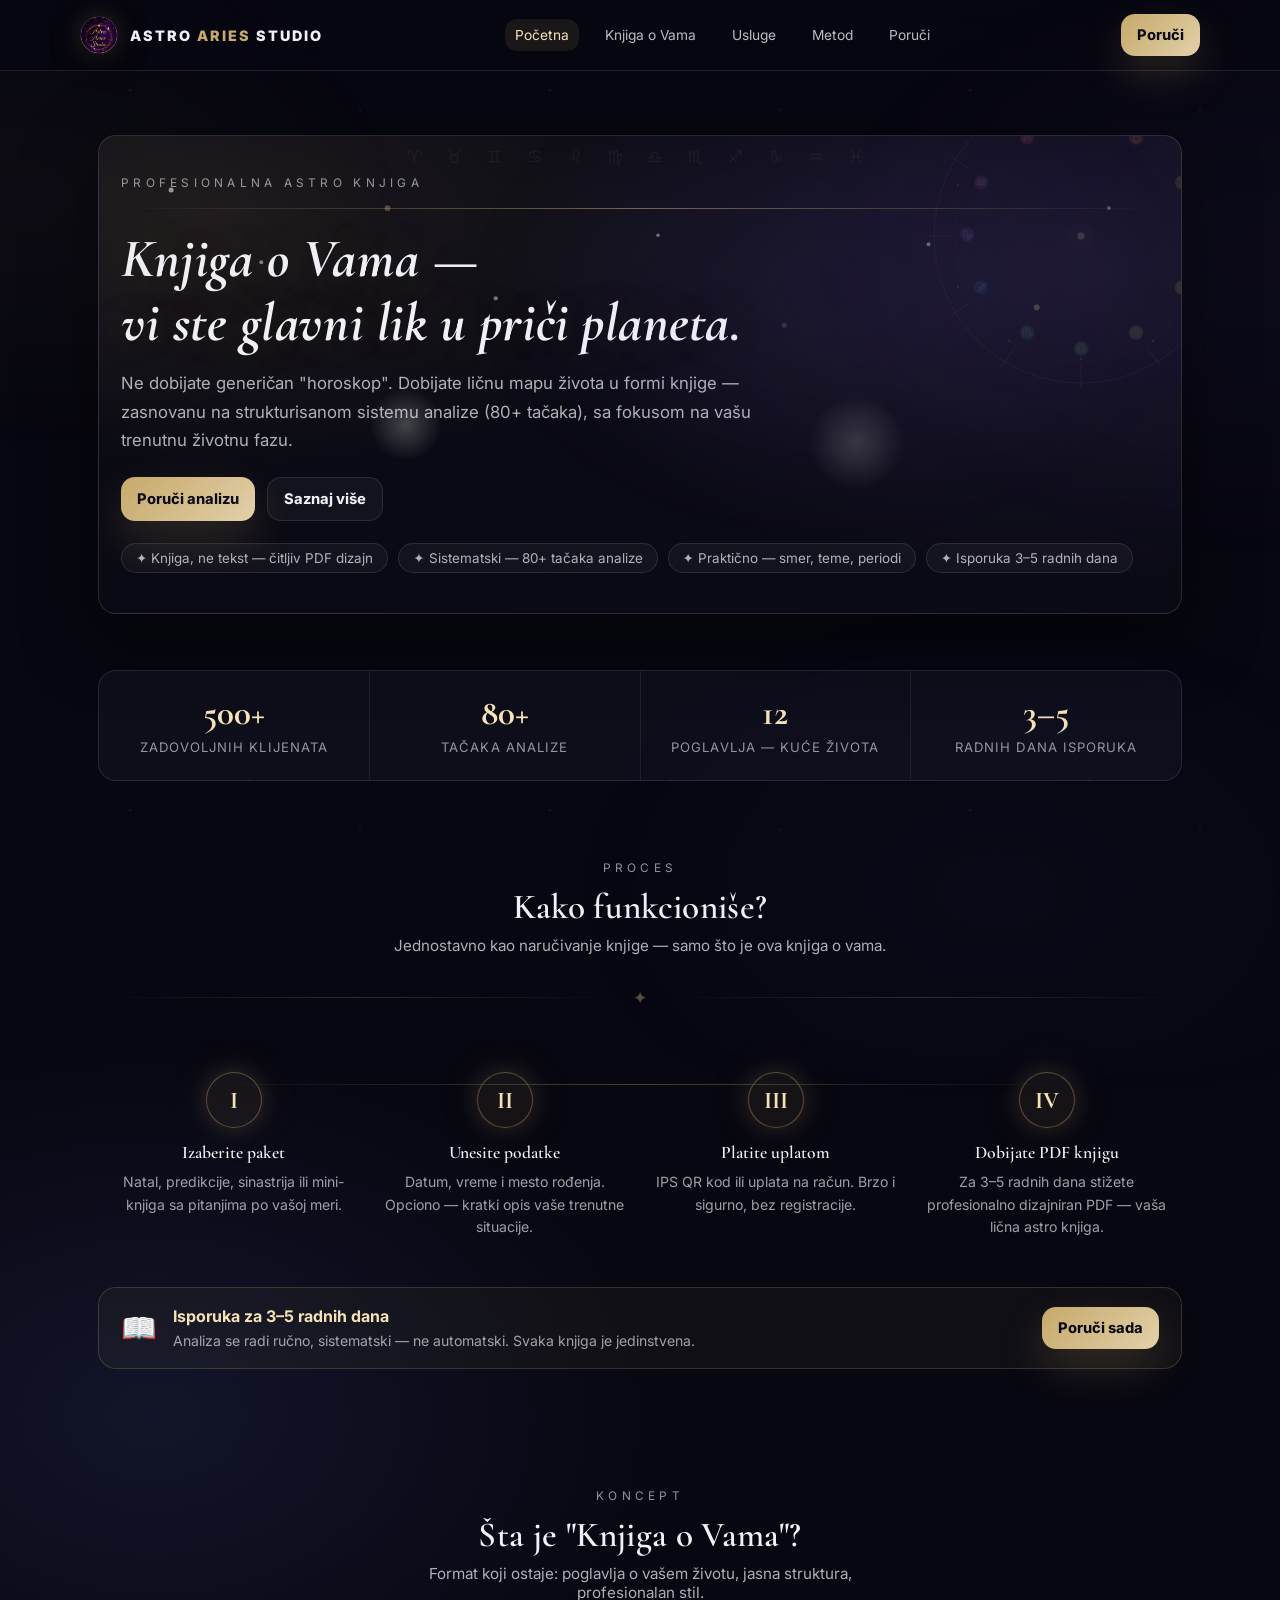
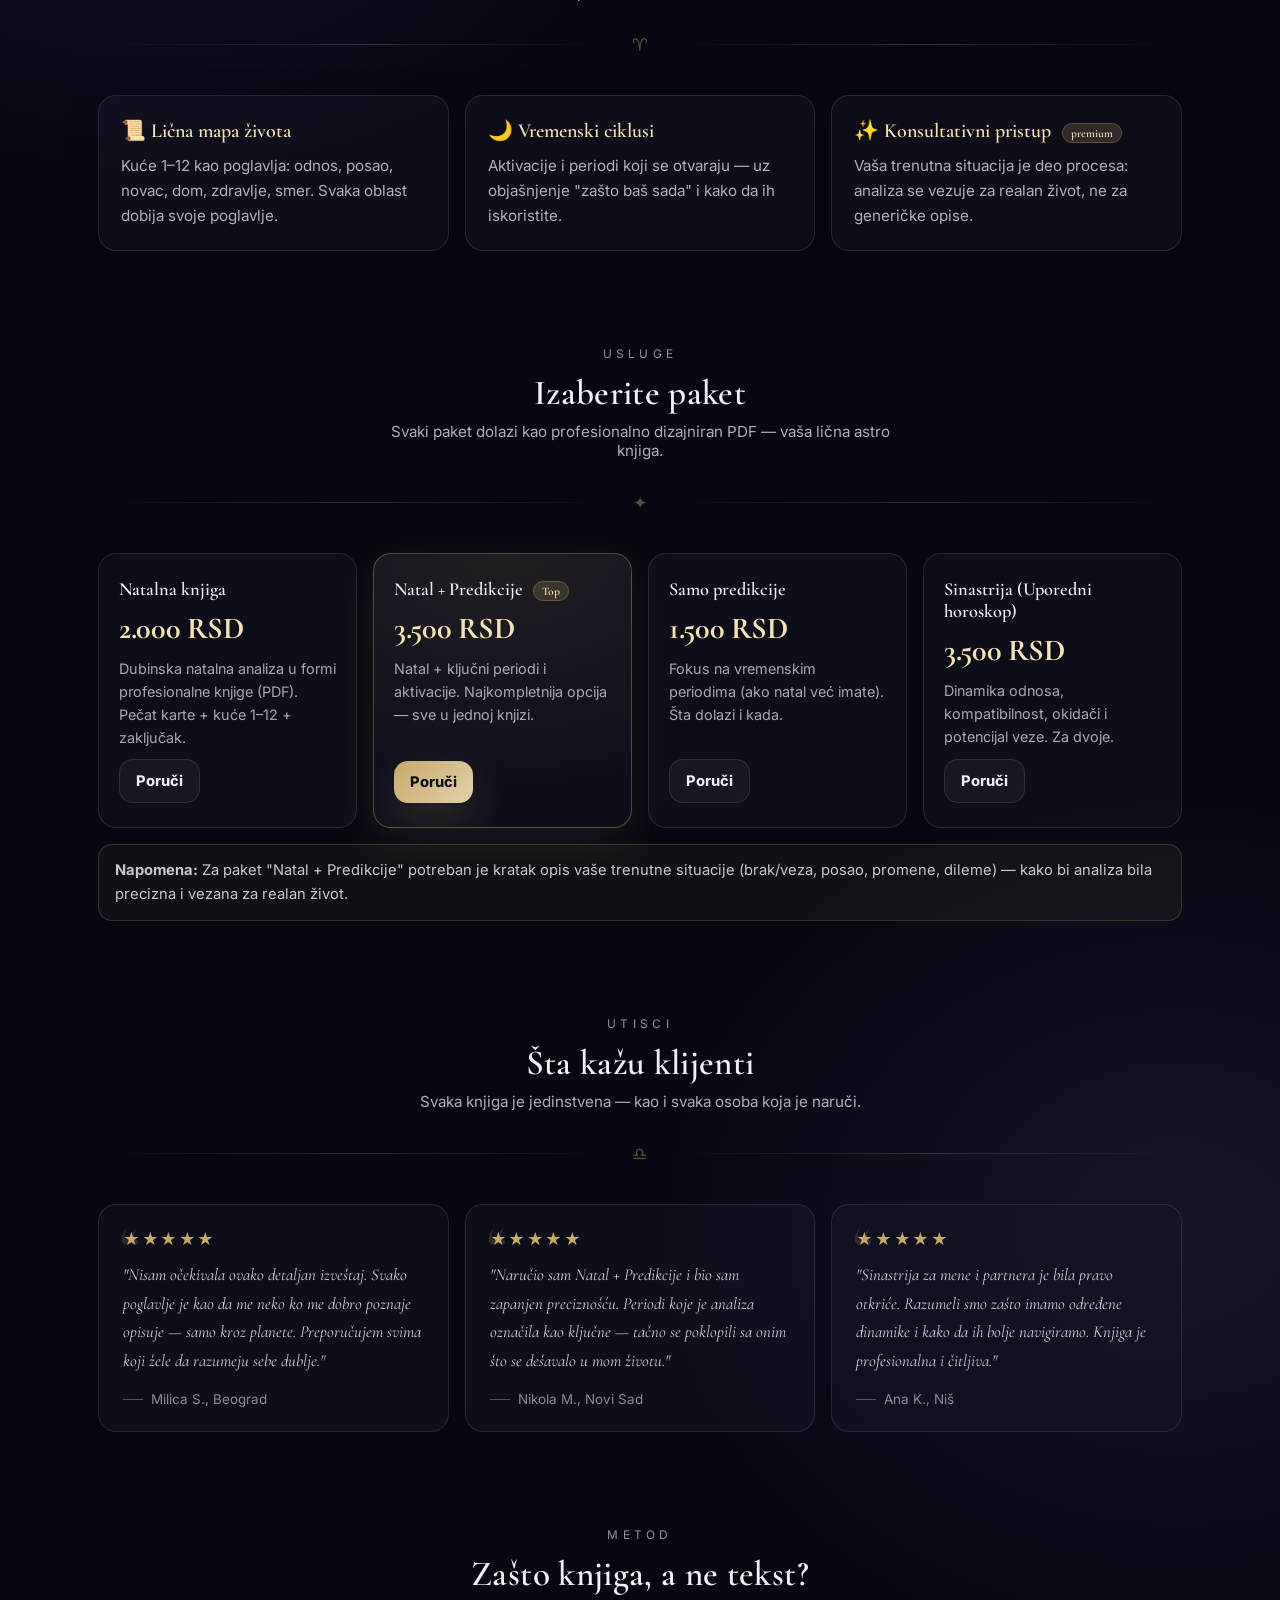
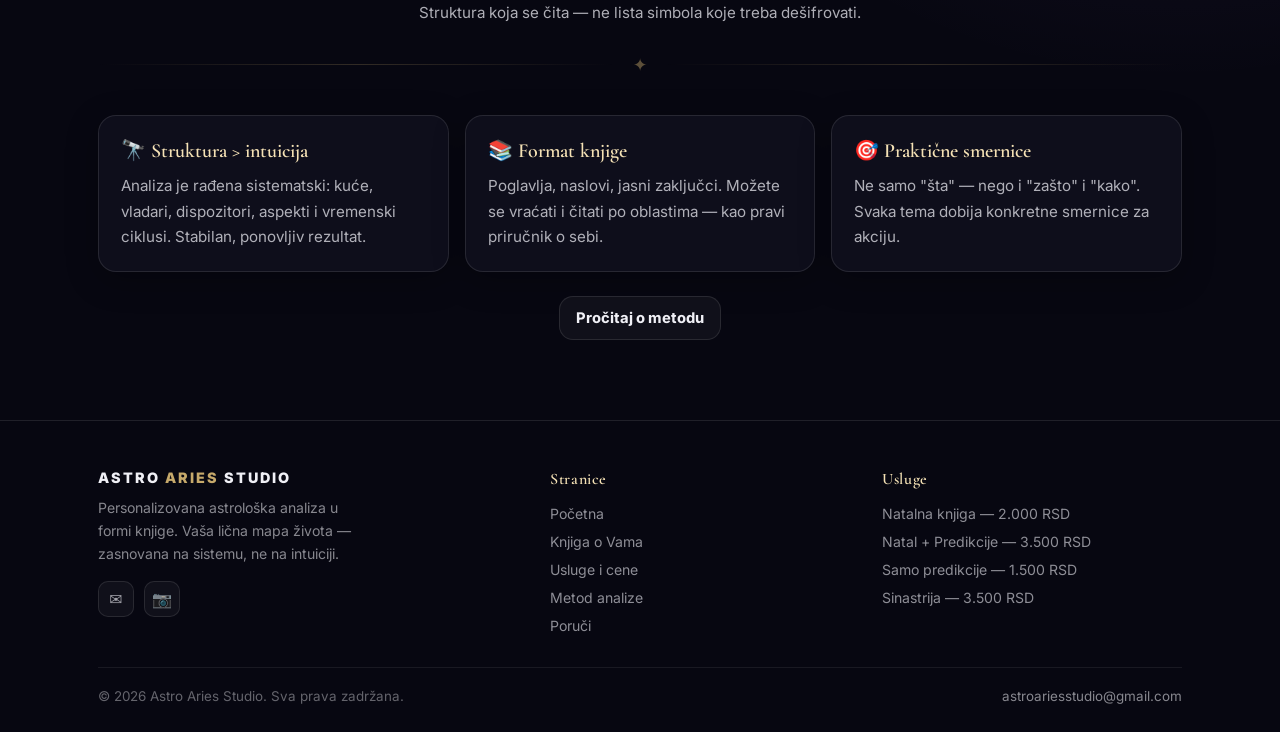
==== commit 99472c99: "Update index.html" ====
--- a/index.html
+++ b/index.html
@@ -4,38 +4,74 @@
   <meta charset="UTF-8" />
   <meta name="viewport" content="width=device-width, initial-scale=1.0" />
   <title>Astro Aries Studio — Knjiga o Vama</title>
+  <meta name="description" content="Personalizovana astrološka analiza u formi knjige. Natalna karta, predikcije i sinastrija — profesionalni PDF izveštaj baziran na 80+ tačaka analize." />
+  <meta name="keywords" content="astrologija, natalna karta, horoskop, predikcije, sinastrija, astro analiza, knjiga o vama" />
+  <meta name="robots" content="index, follow" />
+  <link rel="canonical" href="https://astro-aries-studio.vercel.app/" />
+
+  <!-- Open Graph -->
+  <meta property="og:type" content="website" />
+  <meta property="og:title" content="Astro Aries Studio — Knjiga o Vama" />
+  <meta property="og:description" content="Personalizovana astrološka analiza u formi knjige. Ne horoskop — lična mapa života." />
+  <meta property="og:url" content="https://astro-aries-studio.vercel.app/" />
+  <meta property="og:image" content="https://astro-aries-studio.vercel.app/assets/logo.png" />
+  <meta property="og:locale" content="sr_RS" />
+
+  <!-- Twitter Card -->
+  <meta name="twitter:card" content="summary_large_image" />
+  <meta name="twitter:title" content="Astro Aries Studio — Knjiga o Vama" />
+  <meta name="twitter:description" content="Personalizovana astrološka analiza u formi knjige." />
+
+  <!-- Favicon -->
+  <link rel="icon" type="image/svg+xml" href="data:image/svg+xml,<svg xmlns='http://www.w3.org/2000/svg' viewBox='0 0 100 100'><rect width='100' height='100' rx='20' fill='%23070711'/><text y='.9em' font-size='80' x='10'>♈</text></svg>" />
+
   <link rel="stylesheet" href="assets/style.css" />
 </head>
 <body>
 
+<div class="shooting-star"></div>
+
 <header>
   <div class="container nav">
     <a class="brand" href="index.html">
-      <img src="assets/logo.png" alt="Astro Aries Studio logo" />
+      <img src="assets/logo.png" alt="Astro Aries Studio logo" loading="lazy" />
       <div class="title">ASTRO <span>ARIES</span> STUDIO</div>
     </a>
 
-    <nav class="navlinks">
-  <a href="index.html">Početna</a>
-  <a href="knjiga.html">Knjiga o Vama</a>
-  <a href="usluge.html">Usluge</a>
-  <a href="metod.html">Metod</a>
-  <a href="primer.html">Primer</a>
-  <a href="poruci.html">Poruči</a>
-</nav>
+    <nav class="navlinks" id="desktopNav">
+      <a href="index.html" class="active" aria-current="page">Početna</a>
+      <a href="knjiga.html">Knjiga o Vama</a>
+      <a href="usluge.html">Usluge</a>
+      <a href="metod.html">Metod</a>
+      <a href="poruci.html">Poruči</a>
+    </nav>
 
     <div class="cta">
-      <a class="btn" href="primer.html">Primer PDF</a>
       <a class="btn primary" href="poruci.html">Poruči</a>
     </div>
+
+    <button class="hamburger" id="hamburger" aria-label="Otvori meni" aria-expanded="false">
+      <span></span><span></span><span></span>
+    </button>
   </div>
+
+  <nav class="mobileNav" id="mobileNav">
+    <a href="index.html" class="active">Početna</a>
+    <a href="knjiga.html">Knjiga o Vama</a>
+    <a href="usluge.html">Usluge</a>
+    <a href="metod.html">Metod</a>
+    <a href="poruci.html">Poruči</a>
+    <div class="mobileCtaRow">
+      <a class="btn primary" href="poruci.html" style="flex:1;justify-content:center">Poruči analizu</a>
+    </div>
+  </nav>
 </header>
 
 <main class="container">
+
+  <!-- HERO -->
   <section class="hero">
     <div class="heroCard">
-
-      <!-- visible sparkles inside hero -->
       <svg class="sparkles" viewBox="0 0 600 240" xmlns="http://www.w3.org/2000/svg" aria-hidden="true">
         <defs>
           <radialGradient id="sp" cx="50%" cy="50%" r="50%">
@@ -56,46 +92,27 @@
         <circle cx="420" cy="170" r="26" fill="url(#sp)" opacity=".18"/>
       </svg>
 
-      <!-- premium zodiac ring -->
       <svg class="zodiacRing" viewBox="0 0 600 600" xmlns="http://www.w3.org/2000/svg" aria-hidden="true">
         <circle class="ringOuter" cx="300" cy="300" r="245" fill="none"/>
         <circle class="ringMid"   cx="300" cy="300" r="210" fill="none"/>
         <circle class="ringInner" cx="300" cy="300" r="175" fill="none"/>
         <circle class="ringInner" cx="300" cy="300" r="140" fill="none" opacity=".65"/>
-
-        <!-- 12 major ticks -->
         <g>
-          <path class="tick" d="M300 48 L300 84"/>
-          <path class="tick" d="M432 84 L410 114"/>
-          <path class="tick" d="M516 168 L486 188"/>
-          <path class="tick" d="M552 300 L516 300"/>
-          <path class="tick" d="M516 432 L486 412"/>
-          <path class="tick" d="M432 516 L410 486"/>
-          <path class="tick" d="M300 552 L300 516"/>
-          <path class="tick" d="M168 516 L190 486"/>
-          <path class="tick" d="M84 432 L114 412"/>
-          <path class="tick" d="M48 300 L84 300"/>
-          <path class="tick" d="M84 168 L114 188"/>
-          <path class="tick" d="M168 84 L190 114"/>
+          <path class="tick" d="M300 48 L300 84"/><path class="tick" d="M432 84 L410 114"/>
+          <path class="tick" d="M516 168 L486 188"/><path class="tick" d="M552 300 L516 300"/>
+          <path class="tick" d="M516 432 L486 412"/><path class="tick" d="M432 516 L410 486"/>
+          <path class="tick" d="M300 552 L300 516"/><path class="tick" d="M168 516 L190 486"/>
+          <path class="tick" d="M84 432 L114 412"/><path class="tick" d="M48 300 L84 300"/>
+          <path class="tick" d="M84 168 L114 188"/><path class="tick" d="M168 84 L190 114"/>
         </g>
-
-        <!-- small ticks -->
         <g opacity=".9">
-          <path class="tickSmall" d="M365 66 L356 90"/>
-          <path class="tickSmall" d="M468 136 L446 154"/>
-          <path class="tickSmall" d="M536 236 L512 242"/>
-          <path class="tickSmall" d="M536 364 L512 358"/>
-          <path class="tickSmall" d="M468 464 L446 446"/>
-          <path class="tickSmall" d="M365 534 L356 510"/>
-          <path class="tickSmall" d="M235 534 L242 510"/>
-          <path class="tickSmall" d="M136 464 L154 446"/>
-          <path class="tickSmall" d="M66 365 L90 356"/>
-          <path class="tickSmall" d="M66 235 L90 244"/>
-          <path class="tickSmall" d="M136 136 L154 156"/>
-          <path class="tickSmall" d="M235 66 L244 90"/>
+          <path class="tickSmall" d="M365 66 L356 90"/><path class="tickSmall" d="M468 136 L446 154"/>
+          <path class="tickSmall" d="M536 236 L512 242"/><path class="tickSmall" d="M536 364 L512 358"/>
+          <path class="tickSmall" d="M468 464 L446 446"/><path class="tickSmall" d="M365 534 L356 510"/>
+          <path class="tickSmall" d="M235 534 L242 510"/><path class="tickSmall" d="M136 464 L154 446"/>
+          <path class="tickSmall" d="M66 365 L90 356"/><path class="tickSmall" d="M66 235 L90 244"/>
+          <path class="tickSmall" d="M136 136 L154 156"/><path class="tickSmall" d="M235 66 L244 90"/>
         </g>
-
-        <!-- dots / stars -->
         <g>
           <circle class="dot" cx="300" cy="95" r="2.2"/>
           <circle class="dot" cx="420" cy="125" r="1.7"/>
@@ -108,134 +125,309 @@
           <circle class="dot" cx="95" cy="215" r="1.6"/>
           <circle class="dot" cx="180" cy="125" r="1.7"/>
         </g>
-
-        <!-- zodiac glyphs -->
         <g text-anchor="middle" dominant-baseline="middle" font-size="22">
-          <text class="glyph" x="300" y="112">♈</text>
-          <text class="glyph" x="392" y="138">♉</text>
-          <text class="glyph" x="468" y="214">♊</text>
-          <text class="glyph" x="492" y="300">♋</text>
-          <text class="glyph" x="468" y="388">♌</text>
-          <text class="glyph" x="392" y="464">♍</text>
-          <text class="glyph" x="300" y="490">♎</text>
-          <text class="glyph" x="210" y="464">♏</text>
-          <text class="glyph" x="134" y="388">♐</text>
-          <text class="glyph" x="110" y="300">♑</text>
-          <text class="glyph" x="134" y="214">♒</text>
-          <text class="glyph" x="210" y="138">♓</text>
+          <text class="glyph" x="300" y="112">♈</text><text class="glyph" x="392" y="138">♉</text>
+          <text class="glyph" x="468" y="214">♊</text><text class="glyph" x="492" y="300">♋</text>
+          <text class="glyph" x="468" y="388">♌</text><text class="glyph" x="392" y="464">♍</text>
+          <text class="glyph" x="300" y="490">♎</text><text class="glyph" x="210" y="464">♏</text>
+          <text class="glyph" x="134" y="388">♐</text><text class="glyph" x="110" y="300">♑</text>
+          <text class="glyph" x="134" y="214">♒</text><text class="glyph" x="210" y="138">♓</text>
         </g>
+        <circle class="pulseStar" cx="300" cy="300" r="6" fill="rgba(245,226,182,.95)"/>
+        <circle cx="300" cy="300" r="22" fill="rgba(198,169,107,.10)"/>
       </svg>
 
       <div class="kicker">PROFESIONALNA ASTRO KNJIGA</div>
       <hr class="hr-astro" />
-
-      <h1>Knjiga o Vama<br/>vi ste glavni glumac u režiji planeta.</h1>
-
+      <h1>Knjiga o Vama —<br/><em>vi ste glavni lik u priči planeta.</em></h1>
       <p class="subhead">
-        Ne dobijate generičan “horoskop”. Dobijate ličnu mapu života u formi knjige —
+        Ne dobijate generičan "horoskop". Dobijate ličnu mapu života u formi knjige —
         zasnovanu na strukturisanom sistemu analize (80+ tačaka), sa fokusom na vašu trenutnu životnu fazu.
       </p>
-
       <div class="heroActions">
         <a class="btn primary" href="poruci.html">Poruči analizu</a>
-        <a class="btn" href="primer.html">Pogledaj primer</a>
-      </div>
-
+        <a class="btn" href="knjiga.html">Saznaj više</a>
+      </div>
       <div class="badges">
-        <div class="badge">✔ Knjiga, ne tekst: čitljiv PDF dizajn</div>
-        <div class="badge">✔ Sistematski: 80+ tačaka analize</div>
-        <div class="badge">✔ Praktično: smer, teme, periodi</div>
-      </div>
-    </div>
-  </section>
-
+        <div class="badge">✦ Knjiga, ne tekst — čitljiv PDF dizajn</div>
+        <div class="badge">✦ Sistematski — 80+ tačaka analize</div>
+        <div class="badge">✦ Praktično — smer, teme, periodi</div>
+        <div class="badge">✦ Isporuka 3–5 radnih dana</div>
+      </div>
+    </div>
+  </section>
+
+  <!-- STATS -->
+  <div class="statsRow">
+    <div class="statItem">
+      <span class="statNum">500+</span>
+      <span class="statLabel">Zadovoljnih klijenata</span>
+    </div>
+    <div class="statItem">
+      <span class="statNum">80+</span>
+      <span class="statLabel">Tačaka analize</span>
+    </div>
+    <div class="statItem">
+      <span class="statNum">12</span>
+      <span class="statLabel">Poglavlja — kuće života</span>
+    </div>
+    <div class="statItem">
+      <span class="statNum">3–5</span>
+      <span class="statLabel">Radnih dana isporuka</span>
+    </div>
+  </div>
+
+  <!-- KAKO FUNKCIONIŠE -->
+  <section class="section">
+    <div class="sectionTitle">
+      <div class="kicker">PROCES</div>
+      <h2>Kako funkcioniše?</h2>
+      <p class="small">Jednostavno kao naručivanje knjige — samo što je ova knjiga o vama.</p>
+    </div>
+    <div class="sectionDivider"><span>✦</span></div>
+
+    <div class="howSteps">
+      <div class="howStep">
+        <div class="stepNum">I</div>
+        <h4>Izaberite paket</h4>
+        <p>Natal, predikcije, sinastrija ili mini-knjiga sa pitanjima po vašoj meri.</p>
+      </div>
+      <div class="howStep">
+        <div class="stepNum">II</div>
+        <h4>Unesite podatke</h4>
+        <p>Datum, vreme i mesto rođenja. Opciono — kratki opis vaše trenutne situacije.</p>
+      </div>
+      <div class="howStep">
+        <div class="stepNum">III</div>
+        <h4>Platite uplatom</h4>
+        <p>IPS QR kod ili uplata na račun. Brzo i sigurno, bez registracije.</p>
+      </div>
+      <div class="howStep">
+        <div class="stepNum">IV</div>
+        <h4>Dobijate PDF knjigu</h4>
+        <p>Za 3–5 radnih dana stižete profesionalno dizajniran PDF — vaša lična astro knjiga.</p>
+      </div>
+    </div>
+
+    <div class="deliveryBanner">
+      <div class="dIcon">📖</div>
+      <div class="dText">
+        <strong>Isporuka za 3–5 radnih dana</strong>
+        <span>Analiza se radi ručno, sistematski — ne automatski. Svaka knjiga je jedinstvena.</span>
+      </div>
+      <a class="btn primary" href="poruci.html">Poruči sada</a>
+    </div>
+  </section>
+
+  <!-- KONCEPT -->
   <section class="section">
     <div class="sectionTitle">
       <div class="kicker">KONCEPT</div>
-      <h2>Šta je “Knjiga o Vama”</h2>
+      <h2>Šta je "Knjiga o Vama"?</h2>
       <p class="small">Format koji ostaje: poglavlja o vašem životu, jasna struktura, profesionalan stil.</p>
     </div>
+    <div class="sectionDivider"><span>♈</span></div>
 
     <div class="grid">
       <div class="card">
-        <h3>Lična mapa života</h3>
-        <p>Kuće 1–12 kao poglavlja: odnos, posao, novac, dom, zdravlje, smer.</p>
-      </div>
-      <div class="card">
-        <h3>Vremenski ciklusi</h3>
-        <p>Aktivacije i periodi koji se otvaraju — uz objašnjenje “zašto baš sada”.</p>
-      </div>
-      <div class="card">
-        <h3>Konsultativni pristup <span class="tag">premium</span></h3>
-        <p>Vaša trenutna situacija je deo procesa: analiza se vezuje za realan život.</p>
-      </div>
-    </div>
-  </section>
-
+        <h3>📜 Lična mapa života</h3>
+        <p>Kuće 1–12 kao poglavlja: odnos, posao, novac, dom, zdravlje, smer. Svaka oblast dobija svoje poglavlje.</p>
+      </div>
+      <div class="card">
+        <h3>🌙 Vremenski ciklusi</h3>
+        <p>Aktivacije i periodi koji se otvaraju — uz objašnjenje "zašto baš sada" i kako da ih iskoristite.</p>
+      </div>
+      <div class="card">
+        <h3>✨ Konsultativni pristup <span class="tag">premium</span></h3>
+        <p>Vaša trenutna situacija je deo procesa: analiza se vezuje za realan život, ne za generičke opise.</p>
+      </div>
+    </div>
+  </section>
+
+  <!-- USLUGE / CENE -->
   <section class="section">
     <div class="sectionTitle">
       <div class="kicker">USLUGE</div>
-      <h2>Najtraženije</h2>
-      <p class="small">Izaberite paket — a zatim (po želji) dodajte lična pitanja.</p>
-    </div>
+      <h2>Izaberite paket</h2>
+      <p class="small">Svaki paket dolazi kao profesionalno dizajniran PDF — vaša lična astro knjiga.</p>
+    </div>
+    <div class="sectionDivider"><span>✦</span></div>
 
     <div class="pricing">
       <div class="price">
         <div class="name">Natalna knjiga</div>
         <div class="amount">2.000 RSD</div>
-        <div class="desc">Dubinska natalna analiza u formi profesionalne knjige (PDF).</div>
+        <div class="desc">Dubinska natalna analiza u formi profesionalne knjige (PDF). Pečat karte + kuće 1–12 + zaključak.</div>
         <div class="actions"><a class="btn" href="poruci.html">Poruči</a></div>
       </div>
-
       <div class="price featured">
         <div class="name">Natal + Predikcije <span class="tag">Top</span></div>
         <div class="amount">3.500 RSD</div>
-        <div class="desc">Natal + ključni periodi i aktivacije. Najkompletnija opcija.</div>
+        <div class="desc">Natal + ključni periodi i aktivacije. Najkompletnija opcija — sve u jednoj knjizi.</div>
         <div class="actions"><a class="btn primary" href="poruci.html">Poruči</a></div>
       </div>
-
       <div class="price">
         <div class="name">Samo predikcije</div>
         <div class="amount">1.500 RSD</div>
-        <div class="desc">Fokus na vremenskim periodima (ako natal već imate).</div>
+        <div class="desc">Fokus na vremenskim periodima (ako natal već imate). Šta dolazi i kada.</div>
         <div class="actions"><a class="btn" href="poruci.html">Poruči</a></div>
       </div>
-
       <div class="price">
         <div class="name">Sinastrija (Uporedni horoskop)</div>
         <div class="amount">3.500 RSD</div>
-        <div class="desc">Dinamika odnosa, kompatibilnost, okidači i potencijal veze.</div>
+        <div class="desc">Dinamika odnosa, kompatibilnost, okidači i potencijal veze. Za dvoje.</div>
         <div class="actions"><a class="btn" href="poruci.html">Poruči</a></div>
       </div>
     </div>
 
-    <div style="margin-top:14px" class="note">
-      <b>Važno:</b> Za paket “Natal + Predikcije” potreban je kratak opis vaše trenutne situacije (brak/veza, posao, promene, dileme),
-      kako bi analiza bila precizna i vezana za realan život.
-    </div>
-  </section>
-
+    <div style="margin-top:16px" class="note">
+      <b>Napomena:</b> Za paket "Natal + Predikcije" potreban je kratak opis vaše trenutne situacije
+      (brak/veza, posao, promene, dileme) — kako bi analiza bila precizna i vezana za realan život.
+    </div>
+  </section>
+
+  <!-- TESTIMONIJALI -->
   <section class="section">
     <div class="sectionTitle">
-      <div class="kicker">UZORAK</div>
-      <h2>Primer izveštaja</h2>
-      <p class="small">Pogledajte stil i strukturu. Vaš izveštaj je 100% personalizovan.</p>
-      <div style="margin-top:12px">
-        <a class="btn primary" href="primer.html">Otvori primer</a>
-      </div>
-    </div>
-  </section>
+      <div class="kicker">UTISCI</div>
+      <h2>Šta kažu klijenti</h2>
+      <p class="small">Svaka knjiga je jedinstvena — kao i svaka osoba koja je naruči.</p>
+    </div>
+    <div class="sectionDivider"><span>♎</span></div>
+
+    <div class="testimonials">
+      <div class="testimonial">
+        <div class="tStars">★★★★★</div>
+        <div class="tText">
+          "Nisam očekivala ovako detaljan izveštaj. Svako poglavlje je kao da me neko ko me dobro poznaje opisuje — samo kroz planete. Preporučujem svima koji žele da razumeju sebe dublje."
+        </div>
+        <div class="tAuthor">Milica S., Beograd</div>
+      </div>
+      <div class="testimonial">
+        <div class="tStars">★★★★★</div>
+        <div class="tText">
+          "Naručio sam Natal + Predikcije i bio sam zapanjen preciznošću. Periodi koje je analiza označila kao ključne — tačno se poklopili sa onim što se dešavalo u mom životu."
+        </div>
+        <div class="tAuthor">Nikola M., Novi Sad</div>
+      </div>
+      <div class="testimonial">
+        <div class="tStars">★★★★★</div>
+        <div class="tText">
+          "Sinastrija za mene i partnera je bila pravo otkriće. Razumeli smo zašto imamo određene dinamike i kako da ih bolje navigiramo. Knjiga je profesionalna i čitljiva."
+        </div>
+        <div class="tAuthor">Ana K., Niš</div>
+      </div>
+    </div>
+  </section>
+
+  <!-- UZORAK -->
+  <section class="section">
+    <div class="sectionTitle">
+      <div class="kicker">METOD</div>
+      <h2>Zašto knjiga, a ne tekst?</h2>
+      <p class="small">Struktura koja se čita — ne lista simbola koje treba dešifrovati.</p>
+    </div>
+    <div class="sectionDivider"><span>✦</span></div>
+
+    <div class="grid">
+      <div class="card">
+        <h3>🔭 Struktura &gt; intuicija</h3>
+        <p>Analiza je rađena sistematski: kuće, vladari, dispozitori, aspekti i vremenski ciklusi. Stabilan, ponovljiv rezultat.</p>
+      </div>
+      <div class="card">
+        <h3>📚 Format knjige</h3>
+        <p>Poglavlja, naslovi, jasni zaključci. Možete se vraćati i čitati po oblastima — kao pravi priručnik o sebi.</p>
+      </div>
+      <div class="card">
+        <h3>🎯 Praktične smernice</h3>
+        <p>Ne samo "šta" — nego i "zašto" i "kako". Svaka tema dobija konkretne smernice za akciju.</p>
+      </div>
+    </div>
+
+    <div style="margin-top:24px; text-align:center">
+      <a class="btn" href="metod.html">Pročitaj o metodu</a>
+    </div>
+  </section>
+
 </main>
 
+<!-- FOOTER -->
 <footer>
-  <div class="container" style="display:flex;justify-content:space-between;gap:12px;flex-wrap:wrap">
-    <div>© <span id="y"></span> Astro Aries Studio</div>
-    <div><a href="poruci.html">astroariesstudio@gmail.com</a></div>
+  <div class="container">
+    <div class="footerGrid">
+      <div class="footerBrand">
+        <div class="title">ASTRO <span>ARIES</span> STUDIO</div>
+        <p>Personalizovana astrološka analiza u formi knjige. Vaša lična mapa života — zasnovana na sistemu, ne na intuiciji.</p>
+        <div class="socialLinks">
+          <a class="socialLink" href="mailto:astroariesstudio@gmail.com" title="Email" aria-label="Email">✉</a>
+          <a class="socialLink" href="https://instagram.com" target="_blank" rel="noopener" title="Instagram" aria-label="Instagram">📷</a>
+        </div>
+      </div>
+      <div class="footerCol">
+        <h5>Stranice</h5>
+        <ul>
+          <li><a href="index.html">Početna</a></li>
+          <li><a href="knjiga.html">Knjiga o Vama</a></li>
+          <li><a href="usluge.html">Usluge i cene</a></li>
+          <li><a href="metod.html">Metod analize</a></li>
+          <li><a href="poruci.html">Poruči</a></li>
+        </ul>
+      </div>
+      <div class="footerCol">
+        <h5>Usluge</h5>
+        <ul>
+          <li><a href="poruci.html">Natalna knjiga — 2.000 RSD</a></li>
+          <li><a href="poruci.html">Natal + Predikcije — 3.500 RSD</a></li>
+          <li><a href="poruci.html">Samo predikcije — 1.500 RSD</a></li>
+          <li><a href="poruci.html">Sinastrija — 3.500 RSD</a></li>
+        </ul>
+      </div>
+    </div>
+    <div class="footerBottom">
+      <div>© <span id="y"></span> Astro Aries Studio. Sva prava zadržana.</div>
+      <div>
+        <a href="mailto:astroariesstudio@gmail.com">astroariesstudio@gmail.com</a>
+      </div>
+    </div>
   </div>
 </footer>
 
+<!-- Scroll to top -->
+<button class="scrollTop" id="scrollTop" aria-label="Nazad na vrh">↑</button>
+
+<!-- Sticky mobile CTA -->
+<div class="stickyMobileCta">
+  <a class="btn primary" href="poruci.html">✦ Poruči svoju astro knjigu</a>
+</div>
+
 <script>
   document.getElementById("y").textContent = new Date().getFullYear();
+
+  // Hamburger meni
+  const hamburger = document.getElementById("hamburger");
+  const mobileNav = document.getElementById("mobileNav");
+  hamburger.addEventListener("click", () => {
+    const open = mobileNav.classList.toggle("open");
+    hamburger.classList.toggle("open", open);
+    hamburger.setAttribute("aria-expanded", open);
+  });
+  // Zatvori meni klikom na link
+  mobileNav.querySelectorAll("a").forEach(a => {
+    a.addEventListener("click", () => {
+      mobileNav.classList.remove("open");
+      hamburger.classList.remove("open");
+      hamburger.setAttribute("aria-expanded", "false");
+    });
+  });
+
+  // Scroll to top
+  const scrollTopBtn = document.getElementById("scrollTop");
+  window.addEventListener("scroll", () => {
+    scrollTopBtn.classList.toggle("visible", window.scrollY > 320);
+  });
+  scrollTopBtn.addEventListener("click", () => {
+    window.scrollTo({ top: 0, behavior: "smooth" });
+  });
 </script>
 
 </body>
--- a/assets/style.css
+++ b/assets/style.css
@@ -1,3 +1,9 @@
+/* ============================================================
+   ASTRO ARIES STUDIO — style.css  (enhanced)
+   ============================================================ */
+
+@import url('https://fonts.googleapis.com/css2?family=Cormorant+Garamond:ital,wght@0,400;0,600;0,700;1,400;1,600&family=Inter:wght@400;500;600;700;800;900&display=swap');
+
 :root{
   --bg:#070711;
   --panel: rgba(14, 14, 24, .62);
@@ -20,13 +26,16 @@
 
   --glowGold: 0 0 22px rgba(198,169,107,.18), 0 0 48px rgba(198,169,107,.10);
   --glowViolet: 0 0 22px rgba(160,120,255,.16), 0 0 48px rgba(160,120,255,.10);
+
+  --font-serif: 'Cormorant Garamond', Georgia, serif;
+  --font-sans: 'Inter', ui-sans-serif, system-ui, -apple-system, Segoe UI, Roboto, Arial;
 }
 
 *{box-sizing:border-box}
 html,body{margin:0;padding:0}
 html{scroll-behavior:smooth}
 body{
-  font-family: ui-sans-serif, system-ui, -apple-system, Segoe UI, Roboto, Arial;
+  font-family: var(--font-sans);
   color:var(--text);
   background:
     radial-gradient(1200px 700px at 50% -12%, rgba(198,169,107,.18), transparent 60%),
@@ -44,6 +53,7 @@
   font-size:.74rem;
   color:rgba(240,240,246,.60);
   text-transform:uppercase;
+  font-family: var(--font-sans);
 }
 
 /* -------------------- Background: starfield + nebula motion -------------------- */
@@ -125,7 +135,7 @@
 }
 .brand{
   display:flex; align-items:center; gap:12px;
-  min-width: 220px;
+  flex-shrink:0;
 }
 .brand img{
   width:38px;height:38px;border-radius:50%;
@@ -136,6 +146,7 @@
   font-weight:850;
   letter-spacing:.14em;
   font-size:.90rem;
+  font-family: var(--font-sans);
 }
 .brand .title span{color:var(--gold)}
 .navlinks{
@@ -152,7 +163,61 @@
   background:rgba(255,255,255,.06);
   color:var(--text);
 }
+.navlinks a.active{
+  color: var(--gold2);
+  background: rgba(198,169,107,.10);
+  border-radius:12px;
+}
 .cta{display:flex; gap:10px; align-items:center}
+
+/* Hamburger */
+.hamburger{
+  display:none;
+  flex-direction:column;
+  justify-content:center;
+  gap:5px;
+  width:40px; height:40px;
+  background:rgba(255,255,255,.04);
+  border:1px solid var(--line);
+  border-radius:12px;
+  cursor:pointer;
+  padding:8px;
+  flex-shrink:0;
+}
+.hamburger span{
+  display:block;
+  height:2px;
+  background:var(--text);
+  border-radius:2px;
+  transition:.25s ease;
+}
+.hamburger.open span:nth-child(1){transform:translateY(7px) rotate(45deg)}
+.hamburger.open span:nth-child(2){opacity:0; transform:scaleX(0)}
+.hamburger.open span:nth-child(3){transform:translateY(-7px) rotate(-45deg)}
+
+/* Mobile nav drawer */
+.mobileNav{
+  display:none;
+  flex-direction:column;
+  gap:4px;
+  padding:12px 18px 16px;
+  border-top:1px solid var(--line);
+  background: rgba(7,7,17,.92);
+  backdrop-filter:blur(16px);
+}
+.mobileNav.open{display:flex}
+.mobileNav a{
+  font-size:.95rem;
+  color:rgba(240,240,246,.82);
+  padding:10px 14px;
+  border-radius:12px;
+  transition:.18s ease;
+}
+.mobileNav a:hover{background:rgba(255,255,255,.06); color:var(--text)}
+.mobileNav a.active{color:var(--gold2); background:rgba(198,169,107,.10)}
+.mobileNav .mobileCtaRow{
+  display:flex; gap:10px; margin-top:8px; flex-wrap:wrap;
+}
 
 .btn{
   display:inline-flex; align-items:center; justify-content:center;
@@ -165,6 +230,8 @@
   transition:.22s ease;
   position:relative;
   overflow:hidden;
+  cursor:pointer;
+  font-family: var(--font-sans);
 }
 .btn.primary{
   background: linear-gradient(135deg, rgba(198,169,107,1), rgba(245,226,182,.92));
@@ -199,143 +266,548 @@
   overflow:hidden;
   animation: floaty 10s ease-in-out infinite;
 }
+.heroCard::before{
+  content:"♈ ♉ ♊ ♋ ♌ ♍ ♎ ♏ ♐ ♑ ♒ ♓";
+  position:absolute; top:0; left:0; right:0;
+  font-size:1.1rem;
+  letter-spacing:.55em;
+  color:rgba(198,169,107,.08);
+  text-align:center;
+  padding:10px 0;
+  pointer-events:none;
+  white-space:nowrap;
+  overflow:hidden;
+}
+.heroCard::after{
+  content:"";
+  position:absolute; inset:-40%;
+  background:
+    radial-gradient(600px 400px at 60% 40%, rgba(160,120,255,.07), transparent 60%);
+  filter:blur(30px);
+  pointer-events:none;
+  animation: nebulaDrift 14s ease-in-out infinite reverse;
+}
+h1{
+  font-family: var(--font-serif);
+  font-size: clamp(2rem, 5vw, 3.4rem);
+  font-weight:700;
+  line-height:1.18;
+  letter-spacing:.01em;
+  margin:16px 0 14px;
+  text-shadow:
+    0 0 60px rgba(198,169,107,.22),
+    0 0 120px rgba(160,120,255,.14);
+  font-style:italic;
+}
+h2{
+  font-family: var(--font-serif);
+  font-size: clamp(1.5rem, 3.5vw, 2.2rem);
+  font-weight:600;
+  letter-spacing:.01em;
+}
+h3{
+  font-family: var(--font-serif);
+  font-size:1.25rem;
+  font-weight:600;
+}
+.subhead{
+  font-size:1.05rem;
+  color:rgba(240,240,246,.72);
+  max-width:640px;
+  line-height:1.7;
+  margin:0 0 22px;
+}
+.hr-astro{
+  border:none;
+  height:1px;
+  background: linear-gradient(90deg, transparent, var(--gold), transparent);
+  margin:18px 0;
+  opacity:.55;
+}
+.sparkles{
+  position:absolute; top:0; left:0; right:0;
+  width:100%; height:auto;
+  pointer-events:none;
+  mix-blend-mode:screen;
+  animation: sparklePulse 5s ease-in-out infinite;
+}
 @keyframes floaty{
   0%,100%{transform:translateY(0)}
-  50%{transform:translateY(-7px)}
-}
-.heroCard::before{
-  content:"☉ ☽ ☿ ♀ ♂ ♃ ♄ ♅ ♆ ♇ ☊ ☋ ✶ ✷ ✦";
-  position:absolute;
-  left:18px; right:18px; top:12px;
-  font-size:.78rem;
-  letter-spacing:.45em;
-  color:rgba(240,240,246,.26);
-  white-space:nowrap; overflow:hidden;
-}
-.heroCard::after{
-  content:"";
-  position:absolute;
-  inset:-160px -200px auto auto;
-  width:620px;height:620px;border-radius:50%;
-  background:
-    radial-gradient(circle at 35% 35%, rgba(198,169,107,.32), transparent 60%),
-    radial-gradient(circle at 70% 70%, rgba(255,255,255,.10), transparent 65%),
-    radial-gradient(circle at 55% 20%, rgba(160,120,255,.16), transparent 60%);
-  filter: blur(20px);
-  opacity:.72;
-  pointer-events:none;
-  animation: nebulaDrift 18s ease-in-out infinite;
-}
-
-h1{
-  margin:10px 0 0;
-  font-size: clamp(2.0rem, 4.0vw, 3.2rem);
-  line-height:1.06;
-  letter-spacing:-.02em;
-  text-shadow: var(--glowGold), var(--glowViolet);
-}
-.subhead{
-  margin-top:12px;
-  font-size:1.02rem;
-  color:rgba(240,240,246,.84);
-  max-width:72ch;
-}
-
-.hr-astro{
-  height:1px;
-  border:0;
-  background: linear-gradient(90deg, transparent, rgba(198,169,107,.70), transparent);
-  opacity:.85;
-  margin:16px 0 18px;
-}
-
-.sparkles{
-  position:absolute; inset:0;
-  pointer-events:none;
-  opacity:.70;
-  mix-blend-mode:screen;
-  animation: sparklePulse 3.9s ease-in-out infinite;
+  50%{transform:translateY(-6px)}
 }
 @keyframes sparklePulse{
-  0%,100%{opacity:.35}
-  50%{opacity:.92}
-}
-
-/* -------------------- Zodiac ring premium -------------------- */
+  0%,100%{opacity:.7}
+  50%{opacity:1}
+}
+
+/* Zodiac ring */
 .zodiacRing{
   position:absolute;
-  right:-170px;
-  top:-165px;
-  width:640px;
-  height:640px;
-  opacity:.30;
+  right:-80px; top:-80px;
+  width:360px; height:360px;
+  opacity:.18;
   pointer-events:none;
-  filter: drop-shadow(0 0 22px rgba(198,169,107,.18))
-          drop-shadow(0 0 40px rgba(160,120,255,.10));
-  animation: spinSlow 48s linear infinite;
+  filter: drop-shadow(0 0 18px rgba(198,169,107,.22));
+  animation: spinSlow 80s linear infinite;
 }
 @keyframes spinSlow{
   from{transform:rotate(0deg)}
   to{transform:rotate(360deg)}
 }
-.zodiacRing .ringOuter{ stroke: rgba(198,169,107,.95); stroke-width:2.3; }
-.zodiacRing .ringMid  { stroke: rgba(160,120,255,.40); stroke-width:1.1; opacity:.7; }
-.zodiacRing .ringInner{ stroke: rgba(198,169,107,.65); stroke-width:1.2; opacity:.95; }
-.zodiacRing .tick{ stroke: rgba(198,169,107,.86); stroke-width:2.3; }
-.zodiacRing .tickSmall{ stroke: rgba(198,169,107,.55); stroke-width:1.2; opacity:.9; }
-.zodiacRing .dot{ fill: rgba(255,255,255,.55); }
-.zodiacRing .goldDot{ fill: rgba(198,169,107,.55); }
-.zodiacRing .glyph{
-  fill: rgba(240,240,246,.80);
-  font-weight:800;
-  opacity:.78;
-}
-.pulseStar{
-  filter: drop-shadow(0 0 14px rgba(198,169,107,.55));
-  transform-origin: 300px 300px;
-  animation: pulseStar 2.9s ease-in-out infinite;
-}
 @keyframes pulseStar{
-  0%,100%{opacity:.74; transform:scale(1)}
-  50%{opacity:1; transform:scale(1.07)}
-}
-
-/* -------------------- Sections / Cards -------------------- */
-.section{padding:42px 0}
-.sectionTitle{max-width:860px;margin:0 auto 18px;text-align:center}
-.sectionTitle h2{margin:10px 0 0;font-size:1.85rem;letter-spacing:-.01em}
-
+  0%,100%{opacity:.7; r:6}
+  50%{opacity:1; r:9}
+}
+.ringOuter{stroke:rgba(198,169,107,.55); stroke-width:1.2}
+.ringMid{stroke:rgba(198,169,107,.35); stroke-width:.8}
+.ringInner{stroke:rgba(198,169,107,.22); stroke-width:.6}
+.tick{stroke:rgba(198,169,107,.55); stroke-width:1.4; stroke-linecap:round}
+.tickSmall{stroke:rgba(198,169,107,.30); stroke-width:.8; stroke-linecap:round}
+.dot{fill:rgba(255,255,255,.55)}
+.goldDot{fill:rgba(198,169,107,.75)}
+.glyph{fill:rgba(198,169,107,.65); font-family:serif}
+.pulseStar{animation: pulseStar 3s ease-in-out infinite}
+
+/* Hero actions + badges */
+.heroActions{
+  display:flex; gap:12px; flex-wrap:wrap;
+  margin-bottom:22px;
+}
+.badges{
+  display:flex; gap:10px; flex-wrap:wrap;
+  margin-top:10px;
+}
+.badge{
+  font-size:.84rem;
+  color:rgba(240,240,246,.72);
+  background:rgba(255,255,255,.04);
+  border:1px solid rgba(255,255,255,.10);
+  border-radius:999px;
+  padding:6px 14px;
+}
+
+/* -------------------- Sections -------------------- */
+.section{padding:48px 0}
+
+.sectionTitle{
+  text-align:center;
+  margin-bottom:32px;
+}
+.sectionTitle h2{margin:10px 0 8px}
+.sectionTitle .small{max-width:520px; margin:0 auto}
+
+/* Section divider */
+.sectionDivider{
+  display:flex; align-items:center; gap:16px;
+  margin:0 0 40px;
+  opacity:.45;
+}
+.sectionDivider::before,.sectionDivider::after{
+  content:"";
+  flex:1;
+  height:1px;
+  background: linear-gradient(90deg, transparent, rgba(198,169,107,.5), transparent);
+}
+.sectionDivider span{
+  font-size:1.1rem;
+  color:var(--gold);
+  white-space:nowrap;
+}
+
+/* -------------------- Cards -------------------- */
+.grid{
+  display:grid;
+  grid-template-columns: repeat(auto-fit, minmax(260px, 1fr));
+  gap:16px;
+}
 .card{
-  border:1px solid rgba(255,255,255,.12);
+  border:1px solid rgba(255,255,255,.10);
   background: var(--panel2);
-  border-radius:var(--radius);
-  padding:18px;
-  box-shadow: 0 14px 40px rgba(0,0,0,.32);
-  transition:.22s ease;
+  border-radius: var(--radius);
+  padding:22px;
+  box-shadow: 0 8px 32px rgba(0,0,0,.28);
+  transition:.25s ease;
   position:relative;
   overflow:hidden;
 }
+.card::before{
+  content:"";
+  position:absolute; inset:0;
+  background: radial-gradient(400px 300px at 50% 0%, rgba(198,169,107,.06), transparent 70%);
+  opacity:0;
+  transition:.25s ease;
+  pointer-events:none;
+}
 .card:hover{
+  transform:translateY(-4px);
+  border-color: rgba(198,169,107,.28);
+  box-shadow: 0 16px 48px rgba(0,0,0,.38), var(--glowGold);
+}
+.card:hover::before{opacity:1}
+.card h3{margin:0 0 10px; color:var(--gold2)}
+.card p{margin:0; color:rgba(240,240,246,.72); line-height:1.65; font-size:.95rem}
+.tag{
+  font-size:.72rem;
+  background: rgba(198,169,107,.18);
+  color:var(--gold2);
+  border:1px solid rgba(198,169,107,.30);
+  border-radius:999px;
+  padding:2px 8px;
+  vertical-align:middle;
+  margin-left:6px;
+}
+
+/* -------------------- Pricing -------------------- */
+.pricing{
+  display:grid;
+  grid-template-columns: repeat(auto-fit, minmax(220px, 1fr));
+  gap:16px;
+}
+.price{
+  border:1px solid rgba(255,255,255,.10);
+  background: var(--panel2);
+  border-radius: var(--radius);
+  padding:24px 20px;
+  display:flex; flex-direction:column; gap:10px;
+  transition:.25s ease;
+  position:relative;
+  overflow:hidden;
+}
+.price::before{
+  content:"";
+  position:absolute; inset:0;
+  background: radial-gradient(400px 300px at 50% 0%, rgba(198,169,107,.06), transparent 70%);
+  opacity:0;
+  transition:.25s ease;
+  pointer-events:none;
+}
+.price:hover{
+  transform:translateY(-4px);
+  border-color: rgba(198,169,107,.28);
+  box-shadow: 0 16px 48px rgba(0,0,0,.38), var(--glowGold);
+}
+.price:hover::before{opacity:1}
+.price.featured{
+  border-color: rgba(198,169,107,.38);
+  background:
+    radial-gradient(600px 400px at 50% 0%, rgba(198,169,107,.10), transparent 60%),
+    var(--panel2);
+  box-shadow: 0 12px 48px rgba(198,169,107,.12);
+}
+.price .name{
+  font-family: var(--font-serif);
+  font-size:1.15rem;
+  font-weight:600;
+  color:var(--text);
+}
+.price .amount{
+  font-family: var(--font-serif);
+  font-size:1.9rem;
+  font-weight:700;
+  color:var(--gold2);
+  letter-spacing:-.01em;
+}
+.price .desc{
+  font-size:.9rem;
+  color:rgba(240,240,246,.68);
+  line-height:1.6;
+  flex:1;
+}
+.price .actions{margin-top:auto}
+.note{
+  border:1px solid rgba(198,169,107,.22);
+  background: rgba(198,169,107,.06);
+  border-radius:14px;
+  padding:14px 16px;
+  font-size:.92rem;
+  color:rgba(240,240,246,.82);
+  line-height:1.6;
+}
+
+/* -------------------- How it works -------------------- */
+.howSteps{
+  display:grid;
+  grid-template-columns: repeat(auto-fit, minmax(200px, 1fr));
+  gap:0;
+  position:relative;
+}
+.howSteps::before{
+  content:"";
+  position:absolute;
+  top:36px; left:10%; right:10%;
+  height:1px;
+  background: linear-gradient(90deg, transparent, rgba(198,169,107,.35), transparent);
+  pointer-events:none;
+}
+.howStep{
+  display:flex; flex-direction:column; align-items:center;
+  text-align:center;
+  padding:24px 16px;
+  position:relative;
+}
+.howStep .stepNum{
+  width:56px; height:56px;
+  border-radius:50%;
+  border:1px solid rgba(198,169,107,.40);
+  background: rgba(198,169,107,.08);
+  display:flex; align-items:center; justify-content:center;
+  font-family: var(--font-serif);
+  font-size:1.5rem;
+  font-weight:700;
+  color:var(--gold2);
+  margin-bottom:14px;
+  box-shadow: var(--glowGold);
+  position:relative;
+  z-index:1;
+}
+.howStep h4{
+  font-family: var(--font-serif);
+  font-size:1.1rem;
+  font-weight:600;
+  margin:0 0 8px;
+  color:var(--text);
+}
+.howStep p{
+  font-size:.88rem;
+  color:rgba(240,240,246,.65);
+  line-height:1.6;
+  margin:0;
+}
+
+/* -------------------- Stats / Trust -------------------- */
+.statsRow{
+  display:flex; gap:0; flex-wrap:wrap;
+  border:1px solid rgba(255,255,255,.10);
+  border-radius: var(--radius);
+  background: var(--panel2);
+  overflow:hidden;
+  margin:32px 0;
+}
+.statItem{
+  flex:1; min-width:140px;
+  padding:24px 20px;
+  text-align:center;
+  border-right:1px solid rgba(255,255,255,.08);
+  position:relative;
+}
+.statItem:last-child{border-right:none}
+.statItem .statNum{
+  font-family: var(--font-serif);
+  font-size:2.2rem;
+  font-weight:700;
+  color:var(--gold2);
+  display:block;
+  line-height:1;
+  margin-bottom:6px;
+}
+.statItem .statLabel{
+  font-size:.82rem;
+  color:rgba(240,240,246,.60);
+  text-transform:uppercase;
+  letter-spacing:.08em;
+}
+
+/* -------------------- Testimonials -------------------- */
+.testimonials{
+  display:grid;
+  grid-template-columns: repeat(auto-fit, minmax(280px, 1fr));
+  gap:16px;
+}
+.testimonial{
+  border:1px solid rgba(255,255,255,.10);
+  background: var(--panel2);
+  border-radius: var(--radius);
+  padding:24px;
+  position:relative;
+  transition:.25s ease;
+}
+.testimonial::before{
+  content:"\201C";
+  position:absolute;
+  top:12px; left:20px;
+  font-family: var(--font-serif);
+  font-size:4rem;
+  color:rgba(198,169,107,.18);
+  line-height:1;
+  pointer-events:none;
+}
+.testimonial:hover{
+  border-color:rgba(198,169,107,.22);
   transform:translateY(-3px);
-  border-color: rgba(198,169,107,.30);
-  box-shadow: 0 24px 80px rgba(0,0,0,.42);
-}
-.card::after{
+}
+.testimonial .tStars{
+  color:var(--gold);
+  font-size:1rem;
+  margin-bottom:12px;
+  letter-spacing:.1em;
+}
+.testimonial .tText{
+  font-family: var(--font-serif);
+  font-size:1.05rem;
+  font-style:italic;
+  color:rgba(240,240,246,.85);
+  line-height:1.7;
+  margin-bottom:16px;
+}
+.testimonial .tAuthor{
+  font-size:.84rem;
+  color:rgba(240,240,246,.55);
+  display:flex; align-items:center; gap:8px;
+}
+.testimonial .tAuthor::before{
   content:"";
-  position:absolute; inset:-40%;
-  background:
-    radial-gradient(circle at 30% 30%, rgba(198,169,107,.16), transparent 55%),
-    radial-gradient(circle at 70% 70%, rgba(160,120,255,.12), transparent 60%);
+  display:inline-block;
+  width:20px; height:1px;
+  background:rgba(198,169,107,.45);
+}
+
+/* -------------------- Delivery info -------------------- */
+.deliveryBanner{
+  display:flex; align-items:center; gap:16px; flex-wrap:wrap;
+  border:1px solid rgba(198,169,107,.22);
+  background: rgba(198,169,107,.05);
+  border-radius: var(--radius);
+  padding:18px 22px;
+  margin:24px 0;
+}
+.deliveryBanner .dIcon{
+  font-size:1.8rem;
+  flex-shrink:0;
+}
+.deliveryBanner .dText{
+  flex:1;
+}
+.deliveryBanner .dText strong{
+  display:block;
+  color:var(--gold2);
+  font-size:1rem;
+  margin-bottom:4px;
+}
+.deliveryBanner .dText span{
+  font-size:.88rem;
+  color:rgba(240,240,246,.65);
+}
+
+/* -------------------- Footer -------------------- */
+footer{
+  border-top:1px solid var(--line);
+  padding:48px 0 28px;
+  margin-top:32px;
+}
+.footerGrid{
+  display:grid;
+  grid-template-columns: 1.4fr 1fr 1fr;
+  gap:32px;
+  margin-bottom:32px;
+}
+.footerBrand .title{
+  font-weight:850;
+  letter-spacing:.14em;
+  font-size:.90rem;
+  margin-bottom:10px;
+}
+.footerBrand .title span{color:var(--gold)}
+.footerBrand p{
+  font-size:.88rem;
+  color:rgba(240,240,246,.55);
+  line-height:1.65;
+  max-width:260px;
+  margin:0 0 16px;
+}
+.footerCol h5{
+  font-family: var(--font-serif);
+  font-size:1rem;
+  font-weight:600;
+  color:var(--gold2);
+  margin:0 0 14px;
+  letter-spacing:.04em;
+}
+.footerCol ul{
+  list-style:none;
+  margin:0; padding:0;
+  display:flex; flex-direction:column; gap:8px;
+}
+.footerCol ul li a{
+  font-size:.88rem;
+  color:rgba(240,240,246,.58);
+  transition:.18s ease;
+}
+.footerCol ul li a:hover{color:var(--gold2)}
+.footerBottom{
+  display:flex; justify-content:space-between; align-items:center;
+  gap:12px; flex-wrap:wrap;
+  padding-top:20px;
+  border-top:1px solid rgba(255,255,255,.07);
+  font-size:.84rem;
+  color:rgba(240,240,246,.40);
+}
+.footerBottom a{color:rgba(240,240,246,.55); transition:.18s ease}
+.footerBottom a:hover{color:var(--gold2)}
+.socialLinks{
+  display:flex; gap:10px;
+}
+.socialLink{
+  width:36px; height:36px;
+  border-radius:10px;
+  border:1px solid rgba(255,255,255,.10);
+  background:rgba(255,255,255,.04);
+  display:flex; align-items:center; justify-content:center;
+  font-size:1rem;
+  transition:.2s ease;
+  color:rgba(240,240,246,.65);
+}
+.socialLink:hover{
+  border-color:rgba(198,169,107,.35);
+  background:rgba(198,169,107,.08);
+  color:var(--gold2);
+}
+
+/* -------------------- Scroll to top -------------------- */
+.scrollTop{
+  position:fixed;
+  bottom:24px; right:24px;
+  width:44px; height:44px;
+  border-radius:14px;
+  border:1px solid rgba(198,169,107,.30);
+  background: rgba(7,7,17,.80);
+  backdrop-filter:blur(12px);
+  display:flex; align-items:center; justify-content:center;
+  font-size:1.1rem;
+  color:var(--gold2);
+  cursor:pointer;
   opacity:0;
-  transition:.22s ease;
-}
-.card:hover::after{opacity:1}
+  transform:translateY(12px);
+  transition:.3s ease;
+  z-index:40;
+  box-shadow: var(--glowGold);
+}
+.scrollTop.visible{
+  opacity:1;
+  transform:translateY(0);
+}
+.scrollTop:hover{
+  background: rgba(198,169,107,.15);
+  transform:translateY(-2px);
+}
+
+/* -------------------- Sticky mobile CTA -------------------- */
+.stickyMobileCta{
+  display:none;
+  position:fixed;
+  bottom:0; left:0; right:0;
+  padding:12px 18px;
+  background: rgba(7,7,17,.92);
+  backdrop-filter:blur(16px);
+  border-top:1px solid rgba(198,169,107,.20);
+  z-index:45;
+}
+.stickyMobileCta .btn{width:100%; justify-content:center; font-size:1rem; padding:14px}
 
 /* -------------------- Form PRO -------------------- */
 .formWrap{
   display:grid;
   grid-template-columns: 1.35fr .85fr;
-  gap:14px;
+  gap:16px;
   align-items:start;
 }
 @media (max-width: 980px){
@@ -401,6 +873,7 @@
   padding:12px 12px;
   outline:none;
   transition:.2s ease;
+  font-family: var(--font-sans);
 }
 textarea{min-height:110px; resize:vertical}
 input:focus, textarea:focus, select:focus{
@@ -420,66 +893,256 @@
 .radioCard{
   border:1px solid rgba(255,255,255,.12);
   background: rgba(255,255,255,.03);
-  border-radius: 16px;
+  border-radius:16px;
+  padding:14px;
+  cursor:pointer;
+  transition:.2s ease;
+  position:relative;
+}
+.radioCard:hover{border-color:rgba(198,169,107,.28); background:rgba(198,169,107,.04)}
+.radioCard.active{
+  border-color:rgba(198,169,107,.50);
+  background:rgba(198,169,107,.08);
+  box-shadow: 0 0 0 3px rgba(198,169,107,.10);
+}
+.radioCard input[type="radio"]{
+  position:absolute; opacity:0; width:0; height:0;
+}
+.radioTop{display:flex; align-items:center; justify-content:space-between; gap:8px; margin-bottom:6px}
+.radioName{font-weight:700; font-size:.95rem}
+.badgeGold{
+  font-size:.72rem;
+  background: rgba(198,169,107,.18);
+  color:var(--gold2);
+  border:1px solid rgba(198,169,107,.30);
+  border-radius:999px;
+  padding:2px 8px;
+}
+.radioDesc{font-size:.84rem; color:rgba(240,240,246,.65); line-height:1.5; margin-bottom:8px}
+.radioPrice{font-weight:800; color:var(--gold2); font-size:1.05rem}
+
+.toggleRow{
+  display:flex; align-items:center; justify-content:space-between; gap:12px;
+  padding:12px 0;
+}
+.switch{
+  width:44px; height:24px;
+  border-radius:999px;
+  background:rgba(255,255,255,.12);
+  border:1px solid rgba(255,255,255,.14);
+  position:relative;
+  cursor:pointer;
+  transition:.2s ease;
+  flex-shrink:0;
+}
+.switch::after{
+  content:"";
+  position:absolute;
+  top:3px; left:3px;
+  width:16px; height:16px;
+  border-radius:50%;
+  background:rgba(240,240,246,.70);
+  transition:.2s ease;
+}
+.switch.on{
+  background:rgba(198,169,107,.35);
+  border-color:rgba(198,169,107,.50);
+  box-shadow: var(--glowGold);
+}
+.switch.on::after{
+  left:calc(100% - 19px);
+  background:var(--gold2);
+}
+.inlineNote{
+  border:1px solid rgba(198,169,107,.22);
+  background: rgba(198,169,107,.05);
+  border-radius:14px;
+  padding:12px 14px;
+  font-size:.88rem;
+  color:rgba(240,240,246,.78);
+  line-height:1.6;
+}
+
+/* -------------------- Summary -------------------- */
+.summary{
+  position:sticky;
+  top:80px;
+}
+.sumBox{
+  border:1px solid rgba(198,169,107,.22);
+  background:
+    radial-gradient(400px 300px at 50% 0%, rgba(198,169,107,.07), transparent 60%),
+    var(--panel2);
+  border-radius: var(--radius);
+  padding:18px;
+  box-shadow: 0 12px 40px rgba(0,0,0,.30);
+  backdrop-filter:blur(8px);
+}
+.sumTitle{
+  display:flex; align-items:center; gap:10px;
+  margin-bottom:14px;
+  font-weight:800;
+  font-family: var(--font-serif);
+  font-size:1.1rem;
+}
+.sumLine{
+  display:flex; justify-content:space-between; gap:10px;
+  font-size:.9rem;
+  color:rgba(240,240,246,.72);
+  padding:6px 0;
+  border-bottom:1px solid rgba(255,255,255,.06);
+}
+.sumLine:last-of-type{border-bottom:none}
+.total{
+  margin-top:14px;
+  padding:14px;
+  border-radius:14px;
+  border:1px solid rgba(198,169,107,.30);
+  background: rgba(198,169,107,.08);
+  display:flex; justify-content:space-between; align-items:center;
+  font-weight:800;
+  color:var(--gold2);
+  font-family: var(--font-serif);
+  font-size:1.15rem;
+}
+.actionsRow{
+  display:flex; gap:10px; flex-wrap:wrap;
+  margin-top:12px;
+}
+.actionsRow .btn{flex:1; justify-content:center}
+
+/* -------------------- Modals -------------------- */
+.modalOverlay{
+  position:fixed; inset:0;
+  background: rgba(0,0,0,.62);
+  display:none;
+  align-items:center;
+  justify-content:center;
+  padding:18px;
+  z-index:120;
+}
+.modalOverlay.show{display:flex}
+.modal{
+  width:min(1120px, 100%);
+  max-height: 92vh;
+  overflow:hidden;
+  border-radius: 22px;
+  border:1px solid rgba(255,255,255,.12);
+  background:
+    radial-gradient(900px 520px at 15% 25%, rgba(198,169,107,.10), transparent 62%),
+    radial-gradient(900px 520px at 85% 30%, rgba(160,120,255,.10), transparent 62%),
+    rgba(10,10,20,.92);
+  box-shadow: 0 30px 120px rgba(0,0,0,.70);
+  backdrop-filter: blur(16px);
+}
+.modalHeader{
+  display:flex; align-items:center; justify-content:space-between; gap:10px;
+  padding:14px 16px;
+  border-bottom:1px solid rgba(255,255,255,.10);
+}
+.modalTitle{font-weight:950; font-family: var(--font-serif); font-size:1.1rem}
+.modalClose{
+  display:inline-flex; align-items:center; justify-content:center;
+  width:42px; height:42px;
+  border-radius:14px;
+  border:1px solid rgba(255,255,255,.12);
+  background: rgba(255,255,255,.04);
+  cursor:pointer;
+  color:var(--text);
+  font-size:1rem;
+}
+.modalBody{
+  display:grid;
+  grid-template-columns: 320px 1fr;
+  gap:12px;
+  padding:14px;
+  height: calc(92vh - 64px);
+}
+@media (max-width: 980px){
+  .modalBody{grid-template-columns:1fr; height:auto; max-height: calc(92vh - 64px); overflow:auto}
+}
+.bookSide, .bookMain{
+  border:1px solid rgba(255,255,255,.12);
+  background: rgba(255,255,255,.03);
+  border-radius:18px;
   padding:12px;
+  overflow:auto;
+}
+.chipRow{display:flex; flex-wrap:wrap; gap:8px; margin-top:10px}
+.chip{
+  padding:8px 10px;
+  border-radius:999px;
+  border:1px solid rgba(255,255,255,.12);
+  background: rgba(255,255,255,.03);
+  color: rgba(240,240,246,.85);
+  font-size:.86rem;
   cursor:pointer;
-  transition:.22s ease;
-  position:relative;
-}
-.radioCard:hover{transform:translateY(-2px); border-color: rgba(198,169,107,.30)}
-.radioCard.active{
-  border-color: rgba(198,169,107,.45);
-  box-shadow: 0 18px 44px rgba(198,169,107,.10);
-}
-.radioTop{
+  transition:.18s ease;
+}
+.chip.active{
+  border-color: rgba(198,169,107,.42);
+  background: rgba(198,169,107,.10);
+  box-shadow: 0 0 0 3px rgba(198,169,107,.08);
+}
+.qTopBar{
   display:flex; align-items:center; justify-content:space-between; gap:10px;
-}
-.radioName{font-weight:900}
-.badgeGold{
-  display:inline-block;
-  font-size:.75rem;
-  padding:4px 10px;
-  border-radius:999px;
+  padding:10px 10px;
+  border:1px solid rgba(255,255,255,.10);
+  background: rgba(7,7,17,.42);
+  border-radius:16px;
+  margin-bottom:10px;
+}
+.qCountPill{
   border:1px solid rgba(198,169,107,.35);
   background: rgba(198,169,107,.10);
-  color: rgba(240,240,246,.92);
-}
-.radioDesc{margin-top:6px; color:rgba(240,240,246,.78); font-size:.92rem}
-.radioPrice{margin-top:10px; font-weight:950; font-size:1.08rem; color:rgba(245,226,182,.92); text-shadow: var(--glowGold)}
-.radioCard input{position:absolute; opacity:0; pointer-events:none}
-
-.toggleRow{
-  display:flex; align-items:center; justify-content:space-between; gap:10px; flex-wrap:wrap;
-  padding:10px 12px;
+  padding:6px 10px;
+  border-radius:999px;
+  font-weight:900;
+  color: rgba(245,226,182,.92);
+}
+.qList{display:grid; grid-template-columns: 1fr; gap:10px;}
+.qItem{
   border:1px solid rgba(255,255,255,.12);
   background: rgba(255,255,255,.03);
-  border-radius: 16px;
-}
-.switch{
-  width:52px;height:30px;border-radius:999px;
-  border:1px solid rgba(255,255,255,.16);
-  background: rgba(255,255,255,.05);
-  position:relative;
-  cursor:pointer;
-  flex:0 0 auto;
-}
-.switch::after{
-  content:"";
-  width:24px;height:24px;border-radius:50%;
-  position:absolute; top:2px; left:3px;
-  background: linear-gradient(135deg, rgba(255,255,255,.55), rgba(255,255,255,.10));
+  border-radius:16px;
+  padding:10px 12px;
+  display:flex;
+  gap:10px;
+  align-items:flex-start;
   transition:.18s ease;
-  box-shadow: 0 8px 18px rgba(0,0,0,.35);
-}
-.switch.on{
-  border-color: rgba(198,169,107,.40);
-  box-shadow: var(--glowGold);
-  background: rgba(198,169,107,.12);
-}
-.switch.on::after{left:24px; background: linear-gradient(135deg, rgba(198,169,107,1), rgba(245,226,182,.90));}
-
-.inlineNote{
+}
+.qItem:hover{border-color: rgba(198,169,107,.22)}
+.qItem input{margin-top:4px}
+.qNum{
+  font-weight:950;
+  color: rgba(245,226,182,.95);
+  min-width: 42px;
+}
+.qText{color: rgba(240,240,246,.88)}
+.qHint{font-size:.88rem; color: rgba(240,240,246,.62); margin-top:4px}
+
+.sepTitle{
+  margin:16px 0 10px;
+  padding-top:14px;
+  border-top:1px solid rgba(255,255,255,.10);
+  font-weight:950;
+  font-family: var(--font-serif);
+  color: rgba(240,240,246,.92);
+}
+
+.helpBox{
+  border:1px solid rgba(160,120,255,.22);
+  background: rgba(160,120,255,.06);
+  border-radius:14px;
+  padding:12px 14px;
+  font-size:.88rem;
+  color:rgba(240,240,246,.78);
+  line-height:1.6;
   margin-top:10px;
+}
+
+.miniNote{
+  margin-top:12px;
   border:1px dashed rgba(198,169,107,.45);
   background: rgba(198,169,107,.06);
   padding:12px;
@@ -488,65 +1151,62 @@
   font-size:.94rem;
 }
 
-.summary{
-  position:sticky;
-  top:92px;
-}
-.sumBox{
-  border:1px solid rgba(255,255,255,.12);
-  background: rgba(7,7,17,.55);
-  border-radius: var(--radius);
-  padding:16px;
-  box-shadow: 0 18px 60px rgba(0,0,0,.45);
-  backdrop-filter: blur(14px);
-}
-.sumTitle{
-  display:flex; align-items:center; justify-content:space-between; gap:10px;
-  margin-bottom:10px;
-}
-.sumTitle b{font-size:1.05rem}
-.sumLine{
-  display:flex; justify-content:space-between; gap:10px;
-  padding:8px 0;
-  border-bottom:1px solid rgba(255,255,255,.10);
-  color:rgba(240,240,246,.86);
-  font-size:.94rem;
-}
-.sumLine:last-child{border-bottom:none}
-.total{
-  margin-top:10px;
-  padding:12px;
-  border-radius:16px;
-  border:1px solid rgba(198,169,107,.35);
-  background: rgba(198,169,107,.08);
-  box-shadow: var(--glowGold);
-}
-.total .big{
-  font-size:1.45rem;
-  font-weight:980;
-  color: rgba(245,226,182,.95);
-  text-shadow: var(--glowGold);
-}
-
-.actionsRow{
-  display:flex; gap:10px; flex-wrap:wrap;
-  margin-top:12px;
-}
-.actionsRow .btn{flex:1 1 220px}
-
-footer{
-  border-top:1px solid rgba(255,255,255,.10);
-  padding:22px 0 30px;
-  color:rgba(240,240,246,.70);
-  font-size:.92rem;
-}
-
+.btn:disabled,
+.btn[aria-disabled="true"]{
+  opacity:.55;
+  pointer-events:none;
+  transform:none !important;
+}
+
+/* -------------------- QR kod modal -------------------- */
+.qrWrap{
+  display:flex;
+  flex-direction:column;
+  align-items:center;
+  gap:12px;
+  padding:20px;
+  border:1px solid rgba(198,169,107,.22);
+  background: rgba(198,169,107,.04);
+  border-radius:18px;
+  margin:12px 0;
+}
+.qrWrap canvas,
+.qrWrap img{
+  border-radius:12px;
+  border:4px solid rgba(255,255,255,.92);
+  background:#fff;
+  display:block;
+}
+.qrLabel{
+  font-size:.84rem;
+  color:rgba(240,240,246,.60);
+  text-align:center;
+}
+
+/* -------------------- Responsive -------------------- */
 @media (max-width: 980px){
-  .nav{flex-wrap:wrap;justify-content:center}
-  .cta{width:100%;justify-content:center}
-  .brand{justify-content:center}
-}
-@media (max-width: 520px){
-  .btn{width:100%}
-  .navlinks{justify-content:center}
-}
+  .hamburger{display:flex}
+  .navlinks{display:none}
+  .cta{display:none}
+  .footerGrid{grid-template-columns:1fr 1fr}
+  .howSteps::before{display:none}
+  .statsRow{flex-direction:column}
+  .statItem{border-right:none; border-bottom:1px solid rgba(255,255,255,.08)}
+  .statItem:last-child{border-bottom:none}
+}
+@media (max-width: 680px){
+  .footerGrid{grid-template-columns:1fr}
+  .hero{padding:40px 0 16px}
+  .heroCard{padding:28px 16px}
+  .zodiacRing{width:220px; height:220px; right:-50px; top:-50px}
+  .stickyMobileCta{display:block}
+  .scrollTop{bottom:80px}
+  .howStep{padding:16px 10px}
+  .testimonials{grid-template-columns:1fr}
+  .pricing{grid-template-columns:1fr}
+}
+@media (max-width: 480px){
+  .statsRow{flex-direction:row; flex-wrap:wrap}
+  .statItem{flex:1; min-width:120px; border-right:1px solid rgba(255,255,255,.08); border-bottom:none}
+  .statItem:nth-child(even){border-right:none}
+}
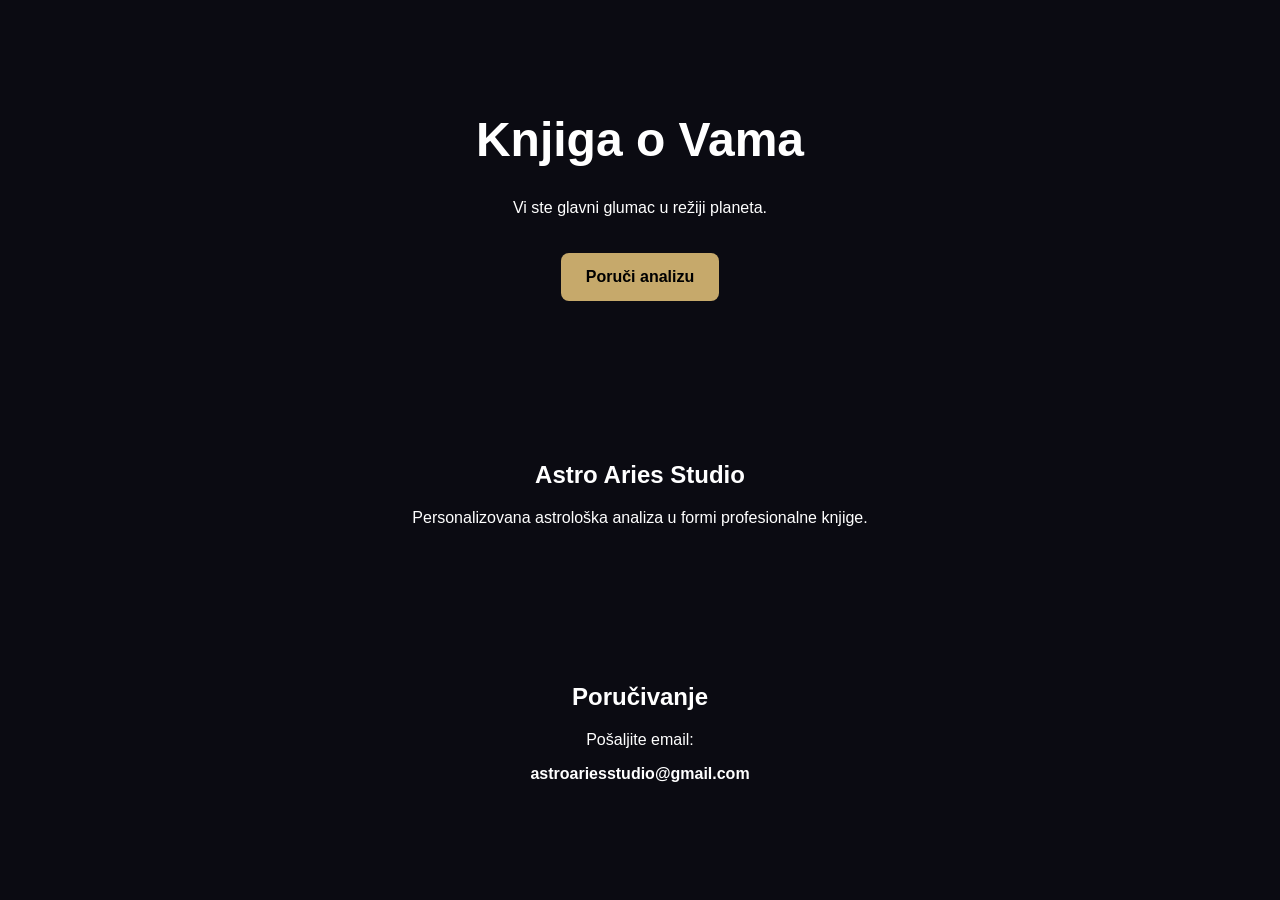
==== commit f2630133: "Update index.html" ====
--- a/index.html
+++ b/index.html
@@ -1,434 +1,62 @@
 <!DOCTYPE html>
 <html lang="sr">
 <head>
-  <meta charset="UTF-8" />
-  <meta name="viewport" content="width=device-width, initial-scale=1.0" />
-  <title>Astro Aries Studio — Knjiga o Vama</title>
-  <meta name="description" content="Personalizovana astrološka analiza u formi knjige. Natalna karta, predikcije i sinastrija — profesionalni PDF izveštaj baziran na 80+ tačaka analize." />
-  <meta name="keywords" content="astrologija, natalna karta, horoskop, predikcije, sinastrija, astro analiza, knjiga o vama" />
-  <meta name="robots" content="index, follow" />
-  <link rel="canonical" href="https://astro-aries-studio.vercel.app/" />
+<meta charset="UTF-8">
+<meta name="viewport" content="width=device-width, initial-scale=1.0">
+<title>Astro Aries Studio</title>
 
-  <!-- Open Graph -->
-  <meta property="og:type" content="website" />
-  <meta property="og:title" content="Astro Aries Studio — Knjiga o Vama" />
-  <meta property="og:description" content="Personalizovana astrološka analiza u formi knjige. Ne horoskop — lična mapa života." />
-  <meta property="og:url" content="https://astro-aries-studio.vercel.app/" />
-  <meta property="og:image" content="https://astro-aries-studio.vercel.app/assets/logo.png" />
-  <meta property="og:locale" content="sr_RS" />
+<style>
+body{
+font-family: Arial, sans-serif;
+background:#0b0b12;
+color:white;
+margin:0;
+text-align:center;
+}
 
-  <!-- Twitter Card -->
-  <meta name="twitter:card" content="summary_large_image" />
-  <meta name="twitter:title" content="Astro Aries Studio — Knjiga o Vama" />
-  <meta name="twitter:description" content="Personalizovana astrološka analiza u formi knjige." />
+.hero{
+padding:80px 20px;
+}
 
-  <!-- Favicon -->
-  <link rel="icon" type="image/svg+xml" href="data:image/svg+xml,<svg xmlns='http://www.w3.org/2000/svg' viewBox='0 0 100 100'><rect width='100' height='100' rx='20' fill='%23070711'/><text y='.9em' font-size='80' x='10'>♈</text></svg>" />
+h1{
+font-size:48px;
+}
 
-  <link rel="stylesheet" href="assets/style.css" />
+.btn{
+background:#c6a96b;
+color:black;
+padding:15px 25px;
+text-decoration:none;
+border-radius:8px;
+font-weight:bold;
+display:inline-block;
+margin-top:20px;
+}
+
+.section{
+padding:60px 20px;
+}
+</style>
 </head>
+
 <body>
 
-<div class="shooting-star"></div>
-
-<header>
-  <div class="container nav">
-    <a class="brand" href="index.html">
-      <img src="assets/logo.png" alt="Astro Aries Studio logo" loading="lazy" />
-      <div class="title">ASTRO <span>ARIES</span> STUDIO</div>
-    </a>
-
-    <nav class="navlinks" id="desktopNav">
-      <a href="index.html" class="active" aria-current="page">Početna</a>
-      <a href="knjiga.html">Knjiga o Vama</a>
-      <a href="usluge.html">Usluge</a>
-      <a href="metod.html">Metod</a>
-      <a href="poruci.html">Poruči</a>
-    </nav>
-
-    <div class="cta">
-      <a class="btn primary" href="poruci.html">Poruči</a>
-    </div>
-
-    <button class="hamburger" id="hamburger" aria-label="Otvori meni" aria-expanded="false">
-      <span></span><span></span><span></span>
-    </button>
-  </div>
-
-  <nav class="mobileNav" id="mobileNav">
-    <a href="index.html" class="active">Početna</a>
-    <a href="knjiga.html">Knjiga o Vama</a>
-    <a href="usluge.html">Usluge</a>
-    <a href="metod.html">Metod</a>
-    <a href="poruci.html">Poruči</a>
-    <div class="mobileCtaRow">
-      <a class="btn primary" href="poruci.html" style="flex:1;justify-content:center">Poruči analizu</a>
-    </div>
-  </nav>
-</header>
-
-<main class="container">
-
-  <!-- HERO -->
-  <section class="hero">
-    <div class="heroCard">
-      <svg class="sparkles" viewBox="0 0 600 240" xmlns="http://www.w3.org/2000/svg" aria-hidden="true">
-        <defs>
-          <radialGradient id="sp" cx="50%" cy="50%" r="50%">
-            <stop offset="0%" stop-color="rgba(255,255,255,.9)"/>
-            <stop offset="100%" stop-color="rgba(255,255,255,0)"/>
-          </radialGradient>
-        </defs>
-        <circle cx="40" cy="30" r="1.4" fill="rgba(255,255,255,.55)"/>
-        <circle cx="90" cy="70" r="1.1" fill="rgba(255,255,255,.45)"/>
-        <circle cx="160" cy="40" r="1.6" fill="rgba(198,169,107,.35)"/>
-        <circle cx="220" cy="90" r="1.2" fill="rgba(255,255,255,.42)"/>
-        <circle cx="310" cy="55" r="1.0" fill="rgba(255,255,255,.38)"/>
-        <circle cx="380" cy="105" r="1.4" fill="rgba(160,120,255,.22)"/>
-        <circle cx="460" cy="60" r="1.1" fill="rgba(255,255,255,.35)"/>
-        <circle cx="520" cy="95" r="1.6" fill="rgba(198,169,107,.28)"/>
-        <circle cx="560" cy="40" r="1.0" fill="rgba(255,255,255,.30)"/>
-        <circle cx="170" cy="160" r="20" fill="url(#sp)" opacity=".25"/>
-        <circle cx="420" cy="170" r="26" fill="url(#sp)" opacity=".18"/>
-      </svg>
-
-      <svg class="zodiacRing" viewBox="0 0 600 600" xmlns="http://www.w3.org/2000/svg" aria-hidden="true">
-        <circle class="ringOuter" cx="300" cy="300" r="245" fill="none"/>
-        <circle class="ringMid"   cx="300" cy="300" r="210" fill="none"/>
-        <circle class="ringInner" cx="300" cy="300" r="175" fill="none"/>
-        <circle class="ringInner" cx="300" cy="300" r="140" fill="none" opacity=".65"/>
-        <g>
-          <path class="tick" d="M300 48 L300 84"/><path class="tick" d="M432 84 L410 114"/>
-          <path class="tick" d="M516 168 L486 188"/><path class="tick" d="M552 300 L516 300"/>
-          <path class="tick" d="M516 432 L486 412"/><path class="tick" d="M432 516 L410 486"/>
-          <path class="tick" d="M300 552 L300 516"/><path class="tick" d="M168 516 L190 486"/>
-          <path class="tick" d="M84 432 L114 412"/><path class="tick" d="M48 300 L84 300"/>
-          <path class="tick" d="M84 168 L114 188"/><path class="tick" d="M168 84 L190 114"/>
-        </g>
-        <g opacity=".9">
-          <path class="tickSmall" d="M365 66 L356 90"/><path class="tickSmall" d="M468 136 L446 154"/>
-          <path class="tickSmall" d="M536 236 L512 242"/><path class="tickSmall" d="M536 364 L512 358"/>
-          <path class="tickSmall" d="M468 464 L446 446"/><path class="tickSmall" d="M365 534 L356 510"/>
-          <path class="tickSmall" d="M235 534 L242 510"/><path class="tickSmall" d="M136 464 L154 446"/>
-          <path class="tickSmall" d="M66 365 L90 356"/><path class="tickSmall" d="M66 235 L90 244"/>
-          <path class="tickSmall" d="M136 136 L154 156"/><path class="tickSmall" d="M235 66 L244 90"/>
-        </g>
-        <g>
-          <circle class="dot" cx="300" cy="95" r="2.2"/>
-          <circle class="dot" cx="420" cy="125" r="1.7"/>
-          <circle class="goldDot" cx="505" cy="215" r="2.2"/>
-          <circle class="dot" cx="505" cy="385" r="1.6"/>
-          <circle class="goldDot" cx="420" cy="475" r="2.1"/>
-          <circle class="dot" cx="300" cy="505" r="1.6"/>
-          <circle class="dot" cx="180" cy="475" r="1.8"/>
-          <circle class="goldDot" cx="95" cy="385" r="2.0"/>
-          <circle class="dot" cx="95" cy="215" r="1.6"/>
-          <circle class="dot" cx="180" cy="125" r="1.7"/>
-        </g>
-        <g text-anchor="middle" dominant-baseline="middle" font-size="22">
-          <text class="glyph" x="300" y="112">♈</text><text class="glyph" x="392" y="138">♉</text>
-          <text class="glyph" x="468" y="214">♊</text><text class="glyph" x="492" y="300">♋</text>
-          <text class="glyph" x="468" y="388">♌</text><text class="glyph" x="392" y="464">♍</text>
-          <text class="glyph" x="300" y="490">♎</text><text class="glyph" x="210" y="464">♏</text>
-          <text class="glyph" x="134" y="388">♐</text><text class="glyph" x="110" y="300">♑</text>
-          <text class="glyph" x="134" y="214">♒</text><text class="glyph" x="210" y="138">♓</text>
-        </g>
-        <circle class="pulseStar" cx="300" cy="300" r="6" fill="rgba(245,226,182,.95)"/>
-        <circle cx="300" cy="300" r="22" fill="rgba(198,169,107,.10)"/>
-      </svg>
-
-      <div class="kicker">PROFESIONALNA ASTRO KNJIGA</div>
-      <hr class="hr-astro" />
-      <h1>Knjiga o Vama —<br/><em>vi ste glavni lik u priči planeta.</em></h1>
-      <p class="subhead">
-        Ne dobijate generičan "horoskop". Dobijate ličnu mapu života u formi knjige —
-        zasnovanu na strukturisanom sistemu analize (80+ tačaka), sa fokusom na vašu trenutnu životnu fazu.
-      </p>
-      <div class="heroActions">
-        <a class="btn primary" href="poruci.html">Poruči analizu</a>
-        <a class="btn" href="knjiga.html">Saznaj više</a>
-      </div>
-      <div class="badges">
-        <div class="badge">✦ Knjiga, ne tekst — čitljiv PDF dizajn</div>
-        <div class="badge">✦ Sistematski — 80+ tačaka analize</div>
-        <div class="badge">✦ Praktično — smer, teme, periodi</div>
-        <div class="badge">✦ Isporuka 3–5 radnih dana</div>
-      </div>
-    </div>
-  </section>
-
-  <!-- STATS -->
-  <div class="statsRow">
-    <div class="statItem">
-      <span class="statNum">500+</span>
-      <span class="statLabel">Zadovoljnih klijenata</span>
-    </div>
-    <div class="statItem">
-      <span class="statNum">80+</span>
-      <span class="statLabel">Tačaka analize</span>
-    </div>
-    <div class="statItem">
-      <span class="statNum">12</span>
-      <span class="statLabel">Poglavlja — kuće života</span>
-    </div>
-    <div class="statItem">
-      <span class="statNum">3–5</span>
-      <span class="statLabel">Radnih dana isporuka</span>
-    </div>
-  </div>
-
-  <!-- KAKO FUNKCIONIŠE -->
-  <section class="section">
-    <div class="sectionTitle">
-      <div class="kicker">PROCES</div>
-      <h2>Kako funkcioniše?</h2>
-      <p class="small">Jednostavno kao naručivanje knjige — samo što je ova knjiga o vama.</p>
-    </div>
-    <div class="sectionDivider"><span>✦</span></div>
-
-    <div class="howSteps">
-      <div class="howStep">
-        <div class="stepNum">I</div>
-        <h4>Izaberite paket</h4>
-        <p>Natal, predikcije, sinastrija ili mini-knjiga sa pitanjima po vašoj meri.</p>
-      </div>
-      <div class="howStep">
-        <div class="stepNum">II</div>
-        <h4>Unesite podatke</h4>
-        <p>Datum, vreme i mesto rođenja. Opciono — kratki opis vaše trenutne situacije.</p>
-      </div>
-      <div class="howStep">
-        <div class="stepNum">III</div>
-        <h4>Platite uplatom</h4>
-        <p>IPS QR kod ili uplata na račun. Brzo i sigurno, bez registracije.</p>
-      </div>
-      <div class="howStep">
-        <div class="stepNum">IV</div>
-        <h4>Dobijate PDF knjigu</h4>
-        <p>Za 3–5 radnih dana stižete profesionalno dizajniran PDF — vaša lična astro knjiga.</p>
-      </div>
-    </div>
-
-    <div class="deliveryBanner">
-      <div class="dIcon">📖</div>
-      <div class="dText">
-        <strong>Isporuka za 3–5 radnih dana</strong>
-        <span>Analiza se radi ručno, sistematski — ne automatski. Svaka knjiga je jedinstvena.</span>
-      </div>
-      <a class="btn primary" href="poruci.html">Poruči sada</a>
-    </div>
-  </section>
-
-  <!-- KONCEPT -->
-  <section class="section">
-    <div class="sectionTitle">
-      <div class="kicker">KONCEPT</div>
-      <h2>Šta je "Knjiga o Vama"?</h2>
-      <p class="small">Format koji ostaje: poglavlja o vašem životu, jasna struktura, profesionalan stil.</p>
-    </div>
-    <div class="sectionDivider"><span>♈</span></div>
-
-    <div class="grid">
-      <div class="card">
-        <h3>📜 Lična mapa života</h3>
-        <p>Kuće 1–12 kao poglavlja: odnos, posao, novac, dom, zdravlje, smer. Svaka oblast dobija svoje poglavlje.</p>
-      </div>
-      <div class="card">
-        <h3>🌙 Vremenski ciklusi</h3>
-        <p>Aktivacije i periodi koji se otvaraju — uz objašnjenje "zašto baš sada" i kako da ih iskoristite.</p>
-      </div>
-      <div class="card">
-        <h3>✨ Konsultativni pristup <span class="tag">premium</span></h3>
-        <p>Vaša trenutna situacija je deo procesa: analiza se vezuje za realan život, ne za generičke opise.</p>
-      </div>
-    </div>
-  </section>
-
-  <!-- USLUGE / CENE -->
-  <section class="section">
-    <div class="sectionTitle">
-      <div class="kicker">USLUGE</div>
-      <h2>Izaberite paket</h2>
-      <p class="small">Svaki paket dolazi kao profesionalno dizajniran PDF — vaša lična astro knjiga.</p>
-    </div>
-    <div class="sectionDivider"><span>✦</span></div>
-
-    <div class="pricing">
-      <div class="price">
-        <div class="name">Natalna knjiga</div>
-        <div class="amount">2.000 RSD</div>
-        <div class="desc">Dubinska natalna analiza u formi profesionalne knjige (PDF). Pečat karte + kuće 1–12 + zaključak.</div>
-        <div class="actions"><a class="btn" href="poruci.html">Poruči</a></div>
-      </div>
-      <div class="price featured">
-        <div class="name">Natal + Predikcije <span class="tag">Top</span></div>
-        <div class="amount">3.500 RSD</div>
-        <div class="desc">Natal + ključni periodi i aktivacije. Najkompletnija opcija — sve u jednoj knjizi.</div>
-        <div class="actions"><a class="btn primary" href="poruci.html">Poruči</a></div>
-      </div>
-      <div class="price">
-        <div class="name">Samo predikcije</div>
-        <div class="amount">1.500 RSD</div>
-        <div class="desc">Fokus na vremenskim periodima (ako natal već imate). Šta dolazi i kada.</div>
-        <div class="actions"><a class="btn" href="poruci.html">Poruči</a></div>
-      </div>
-      <div class="price">
-        <div class="name">Sinastrija (Uporedni horoskop)</div>
-        <div class="amount">3.500 RSD</div>
-        <div class="desc">Dinamika odnosa, kompatibilnost, okidači i potencijal veze. Za dvoje.</div>
-        <div class="actions"><a class="btn" href="poruci.html">Poruči</a></div>
-      </div>
-    </div>
-
-    <div style="margin-top:16px" class="note">
-      <b>Napomena:</b> Za paket "Natal + Predikcije" potreban je kratak opis vaše trenutne situacije
-      (brak/veza, posao, promene, dileme) — kako bi analiza bila precizna i vezana za realan život.
-    </div>
-  </section>
-
-  <!-- TESTIMONIJALI -->
-  <section class="section">
-    <div class="sectionTitle">
-      <div class="kicker">UTISCI</div>
-      <h2>Šta kažu klijenti</h2>
-      <p class="small">Svaka knjiga je jedinstvena — kao i svaka osoba koja je naruči.</p>
-    </div>
-    <div class="sectionDivider"><span>♎</span></div>
-
-    <div class="testimonials">
-      <div class="testimonial">
-        <div class="tStars">★★★★★</div>
-        <div class="tText">
-          "Nisam očekivala ovako detaljan izveštaj. Svako poglavlje je kao da me neko ko me dobro poznaje opisuje — samo kroz planete. Preporučujem svima koji žele da razumeju sebe dublje."
-        </div>
-        <div class="tAuthor">Milica S., Beograd</div>
-      </div>
-      <div class="testimonial">
-        <div class="tStars">★★★★★</div>
-        <div class="tText">
-          "Naručio sam Natal + Predikcije i bio sam zapanjen preciznošću. Periodi koje je analiza označila kao ključne — tačno se poklopili sa onim što se dešavalo u mom životu."
-        </div>
-        <div class="tAuthor">Nikola M., Novi Sad</div>
-      </div>
-      <div class="testimonial">
-        <div class="tStars">★★★★★</div>
-        <div class="tText">
-          "Sinastrija za mene i partnera je bila pravo otkriće. Razumeli smo zašto imamo određene dinamike i kako da ih bolje navigiramo. Knjiga je profesionalna i čitljiva."
-        </div>
-        <div class="tAuthor">Ana K., Niš</div>
-      </div>
-    </div>
-  </section>
-
-  <!-- UZORAK -->
-  <section class="section">
-    <div class="sectionTitle">
-      <div class="kicker">METOD</div>
-      <h2>Zašto knjiga, a ne tekst?</h2>
-      <p class="small">Struktura koja se čita — ne lista simbola koje treba dešifrovati.</p>
-    </div>
-    <div class="sectionDivider"><span>✦</span></div>
-
-    <div class="grid">
-      <div class="card">
-        <h3>🔭 Struktura &gt; intuicija</h3>
-        <p>Analiza je rađena sistematski: kuće, vladari, dispozitori, aspekti i vremenski ciklusi. Stabilan, ponovljiv rezultat.</p>
-      </div>
-      <div class="card">
-        <h3>📚 Format knjige</h3>
-        <p>Poglavlja, naslovi, jasni zaključci. Možete se vraćati i čitati po oblastima — kao pravi priručnik o sebi.</p>
-      </div>
-      <div class="card">
-        <h3>🎯 Praktične smernice</h3>
-        <p>Ne samo "šta" — nego i "zašto" i "kako". Svaka tema dobija konkretne smernice za akciju.</p>
-      </div>
-    </div>
-
-    <div style="margin-top:24px; text-align:center">
-      <a class="btn" href="metod.html">Pročitaj o metodu</a>
-    </div>
-  </section>
-
-</main>
-
-<!-- FOOTER -->
-<footer>
-  <div class="container">
-    <div class="footerGrid">
-      <div class="footerBrand">
-        <div class="title">ASTRO <span>ARIES</span> STUDIO</div>
-        <p>Personalizovana astrološka analiza u formi knjige. Vaša lična mapa života — zasnovana na sistemu, ne na intuiciji.</p>
-        <div class="socialLinks">
-          <a class="socialLink" href="mailto:astroariesstudio@gmail.com" title="Email" aria-label="Email">✉</a>
-          <a class="socialLink" href="https://instagram.com" target="_blank" rel="noopener" title="Instagram" aria-label="Instagram">📷</a>
-        </div>
-      </div>
-      <div class="footerCol">
-        <h5>Stranice</h5>
-        <ul>
-          <li><a href="index.html">Početna</a></li>
-          <li><a href="knjiga.html">Knjiga o Vama</a></li>
-          <li><a href="usluge.html">Usluge i cene</a></li>
-          <li><a href="metod.html">Metod analize</a></li>
-          <li><a href="poruci.html">Poruči</a></li>
-        </ul>
-      </div>
-      <div class="footerCol">
-        <h5>Usluge</h5>
-        <ul>
-          <li><a href="poruci.html">Natalna knjiga — 2.000 RSD</a></li>
-          <li><a href="poruci.html">Natal + Predikcije — 3.500 RSD</a></li>
-          <li><a href="poruci.html">Samo predikcije — 1.500 RSD</a></li>
-          <li><a href="poruci.html">Sinastrija — 3.500 RSD</a></li>
-        </ul>
-      </div>
-    </div>
-    <div class="footerBottom">
-      <div>© <span id="y"></span> Astro Aries Studio. Sva prava zadržana.</div>
-      <div>
-        <a href="mailto:astroariesstudio@gmail.com">astroariesstudio@gmail.com</a>
-      </div>
-    </div>
-  </div>
-</footer>
-
-<!-- Scroll to top -->
-<button class="scrollTop" id="scrollTop" aria-label="Nazad na vrh">↑</button>
-
-<!-- Sticky mobile CTA -->
-<div class="stickyMobileCta">
-  <a class="btn primary" href="poruci.html">✦ Poruči svoju astro knjigu</a>
+<div class="hero">
+<h1>Knjiga o Vama</h1>
+<p>Vi ste glavni glumac u režiji planeta.</p>
+<a class="btn" href="#order">Poruči analizu</a>
 </div>
 
-<script>
-  document.getElementById("y").textContent = new Date().getFullYear();
+<div class="section">
+<h2>Astro Aries Studio</h2>
+<p>Personalizovana astrološka analiza u formi profesionalne knjige.</p>
+</div>
 
-  // Hamburger meni
-  const hamburger = document.getElementById("hamburger");
-  const mobileNav = document.getElementById("mobileNav");
-  hamburger.addEventListener("click", () => {
-    const open = mobileNav.classList.toggle("open");
-    hamburger.classList.toggle("open", open);
-    hamburger.setAttribute("aria-expanded", open);
-  });
-  // Zatvori meni klikom na link
-  mobileNav.querySelectorAll("a").forEach(a => {
-    a.addEventListener("click", () => {
-      mobileNav.classList.remove("open");
-      hamburger.classList.remove("open");
-      hamburger.setAttribute("aria-expanded", "false");
-    });
-  });
-
-  // Scroll to top
-  const scrollTopBtn = document.getElementById("scrollTop");
-  window.addEventListener("scroll", () => {
-    scrollTopBtn.classList.toggle("visible", window.scrollY > 320);
-  });
-  scrollTopBtn.addEventListener("click", () => {
-    window.scrollTo({ top: 0, behavior: "smooth" });
-  });
-</script>
+<div class="section" id="order">
+<h2>Poručivanje</h2>
+<p>Pošaljite email:</p>
+<p><b>astroariesstudio@gmail.com</b></p>
+</div>
 
 </body>
 </html>
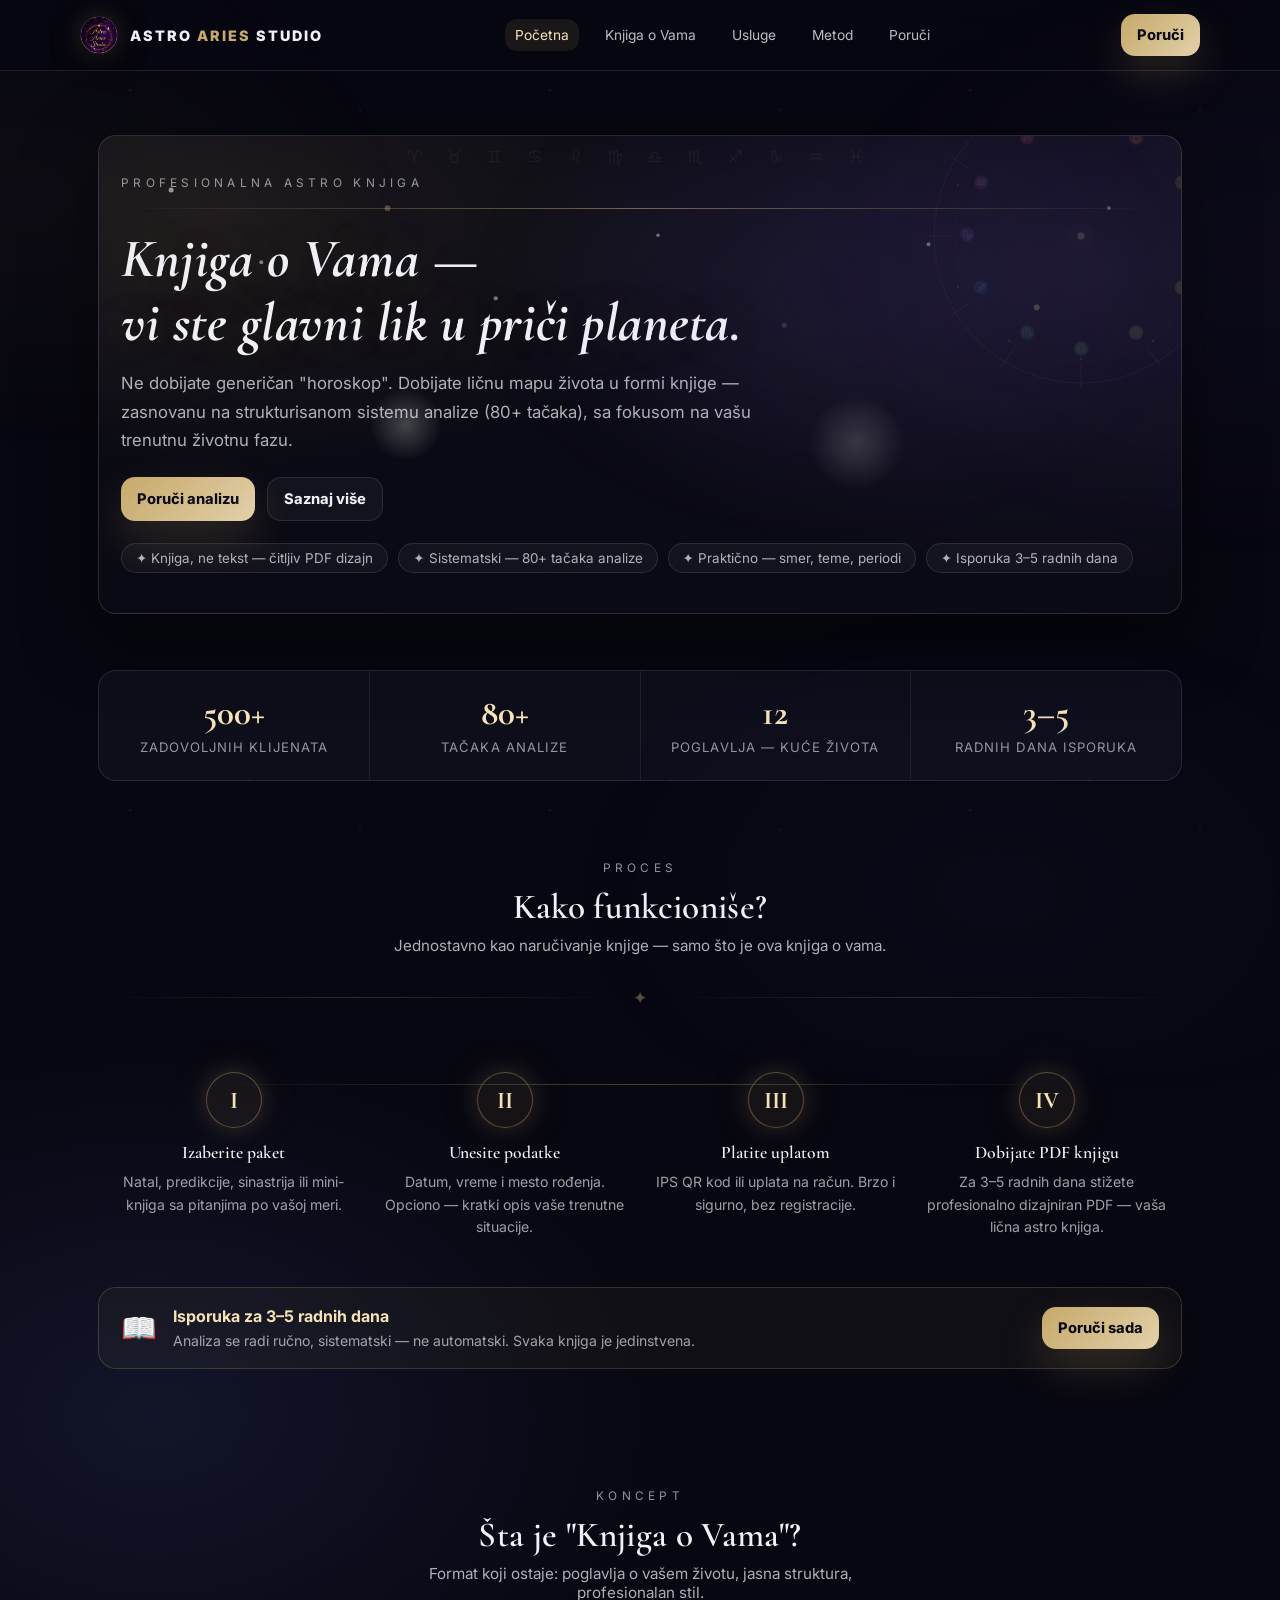
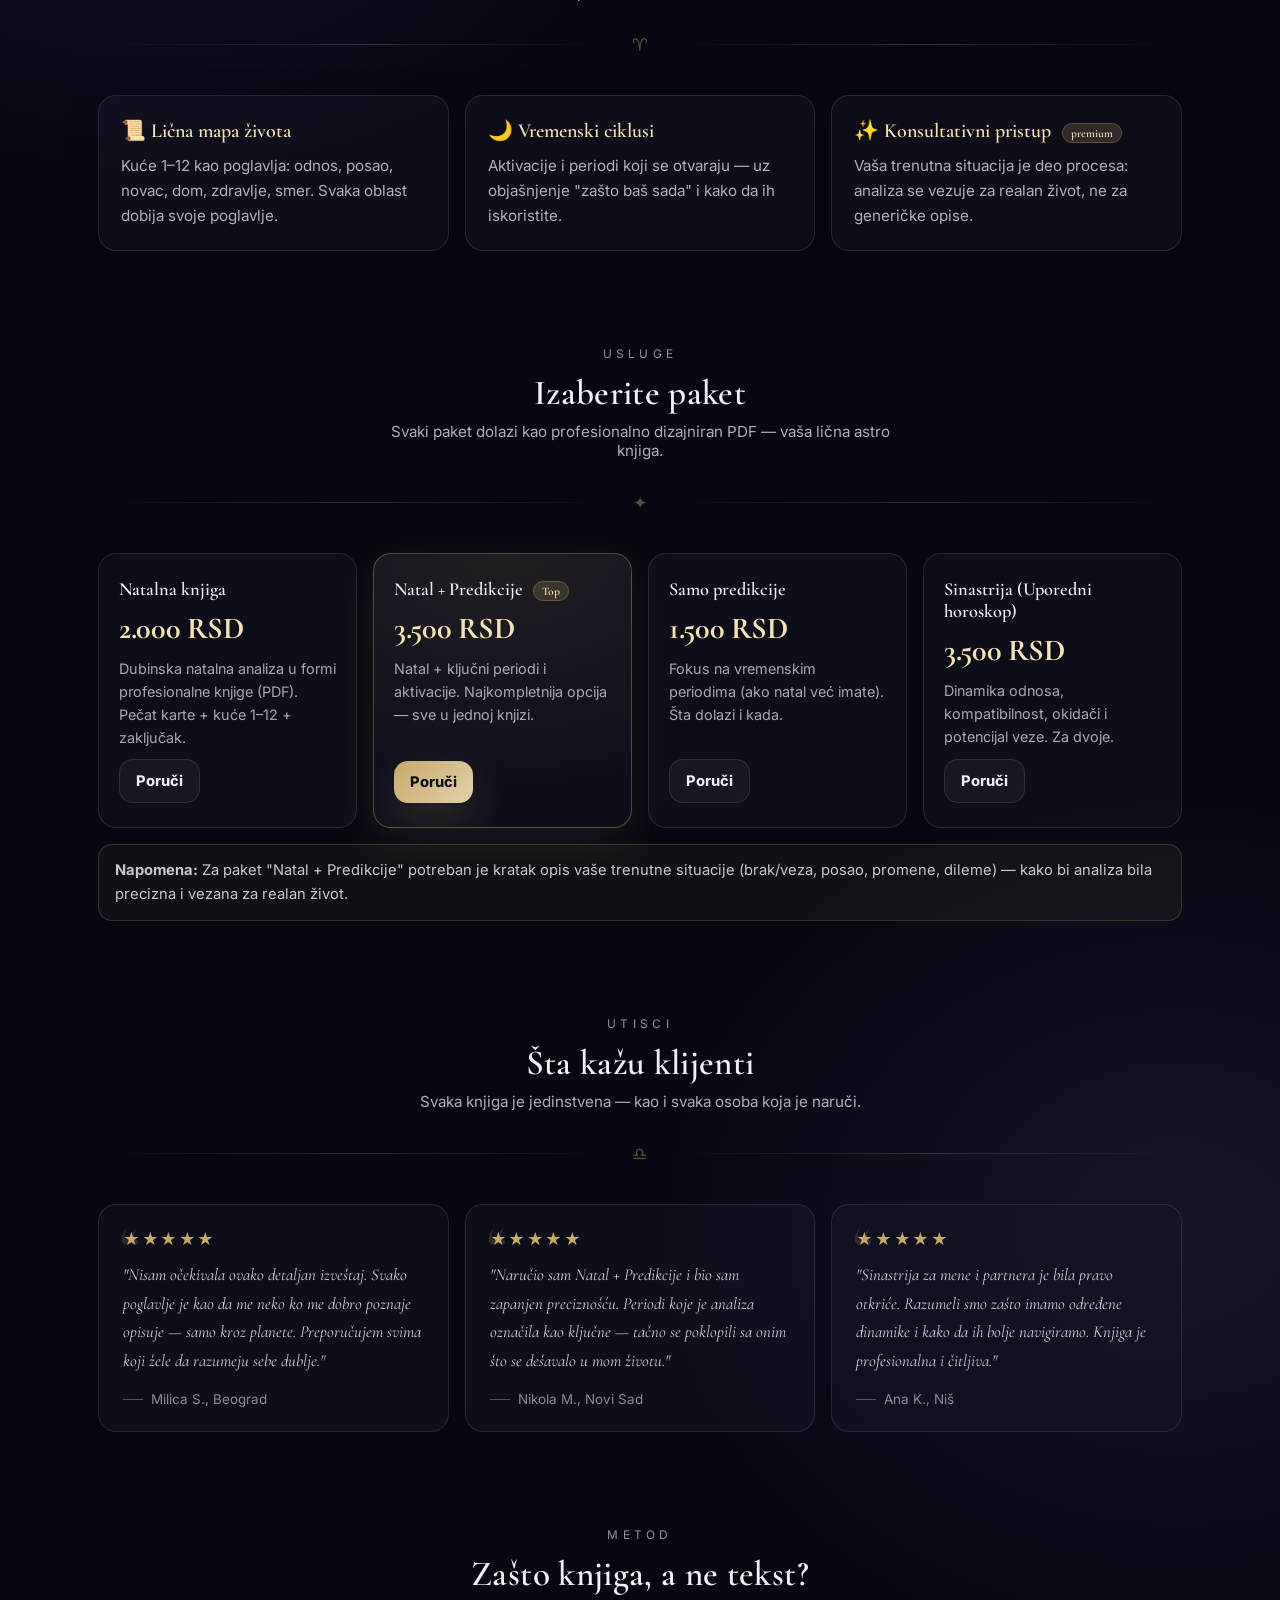
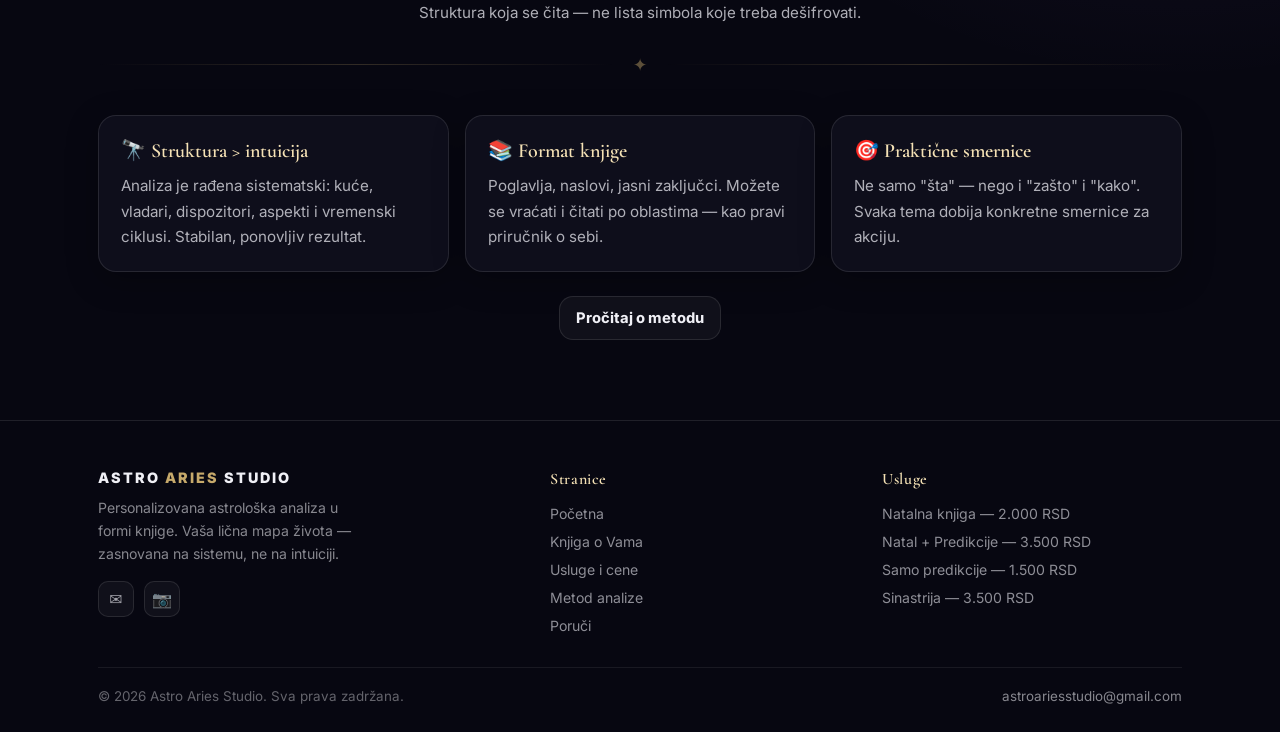
==== commit bab61611: "Update index.html" ====
--- a/index.html
+++ b/index.html
@@ -1,62 +1,434 @@
 <!DOCTYPE html>
 <html lang="sr">
 <head>
-<meta charset="UTF-8">
-<meta name="viewport" content="width=device-width, initial-scale=1.0">
-<title>Astro Aries Studio</title>
-
-<style>
-body{
-font-family: Arial, sans-serif;
-background:#0b0b12;
-color:white;
-margin:0;
-text-align:center;
-}
-
-.hero{
-padding:80px 20px;
-}
-
-h1{
-font-size:48px;
-}
-
-.btn{
-background:#c6a96b;
-color:black;
-padding:15px 25px;
-text-decoration:none;
-border-radius:8px;
-font-weight:bold;
-display:inline-block;
-margin-top:20px;
-}
-
-.section{
-padding:60px 20px;
-}
-</style>
+  <meta charset="UTF-8" />
+  <meta name="viewport" content="width=device-width, initial-scale=1.0" />
+  <title>Astro Aries Studio — Knjiga o Vama</title>
+  <meta name="description" content="Personalizovana astrološka analiza u formi knjige. Natalna karta, predikcije i sinastrija — profesionalni PDF izveštaj baziran na 80+ tačaka analize." />
+  <meta name="keywords" content="astrologija, natalna karta, horoskop, predikcije, sinastrija, astro analiza, knjiga o vama" />
+  <meta name="robots" content="index, follow" />
+  <link rel="canonical" href="https://astro-aries-studio.vercel.app/" />
+
+  <!-- Open Graph -->
+  <meta property="og:type" content="website" />
+  <meta property="og:title" content="Astro Aries Studio — Knjiga o Vama" />
+  <meta property="og:description" content="Personalizovana astrološka analiza u formi knjige. Ne horoskop — lična mapa života." />
+  <meta property="og:url" content="https://astro-aries-studio.vercel.app/" />
+  <meta property="og:image" content="https://astro-aries-studio.vercel.app/assets/logo.png" />
+  <meta property="og:locale" content="sr_RS" />
+
+  <!-- Twitter Card -->
+  <meta name="twitter:card" content="summary_large_image" />
+  <meta name="twitter:title" content="Astro Aries Studio — Knjiga o Vama" />
+  <meta name="twitter:description" content="Personalizovana astrološka analiza u formi knjige." />
+
+  <!-- Favicon -->
+  <link rel="icon" type="image/svg+xml" href="data:image/svg+xml,<svg xmlns='http://www.w3.org/2000/svg' viewBox='0 0 100 100'><rect width='100' height='100' rx='20' fill='%23070711'/><text y='.9em' font-size='80' x='10'>♈</text></svg>" />
+
+  <link rel="stylesheet" href="assets/style.css" />
 </head>
-
 <body>
 
-<div class="hero">
-<h1>Knjiga o Vama</h1>
-<p>Vi ste glavni glumac u režiji planeta.</p>
-<a class="btn" href="#order">Poruči analizu</a>
+<div class="shooting-star"></div>
+
+<header>
+  <div class="container nav">
+    <a class="brand" href="index.html">
+      <img src="assets/logo.png" alt="Astro Aries Studio logo" loading="lazy" />
+      <div class="title">ASTRO <span>ARIES</span> STUDIO</div>
+    </a>
+
+    <nav class="navlinks" id="desktopNav">
+      <a href="index.html" class="active" aria-current="page">Početna</a>
+      <a href="knjiga.html">Knjiga o Vama</a>
+      <a href="usluge.html">Usluge</a>
+      <a href="metod.html">Metod</a>
+      <a href="poruci.html">Poruči</a>
+    </nav>
+
+    <div class="cta">
+      <a class="btn primary" href="poruci.html">Poruči</a>
+    </div>
+
+    <button class="hamburger" id="hamburger" aria-label="Otvori meni" aria-expanded="false">
+      <span></span><span></span><span></span>
+    </button>
+  </div>
+
+  <nav class="mobileNav" id="mobileNav">
+    <a href="index.html" class="active">Početna</a>
+    <a href="knjiga.html">Knjiga o Vama</a>
+    <a href="usluge.html">Usluge</a>
+    <a href="metod.html">Metod</a>
+    <a href="poruci.html">Poruči</a>
+    <div class="mobileCtaRow">
+      <a class="btn primary" href="poruci.html" style="flex:1;justify-content:center">Poruči analizu</a>
+    </div>
+  </nav>
+</header>
+
+<main class="container">
+
+  <!-- HERO -->
+  <section class="hero">
+    <div class="heroCard">
+      <svg class="sparkles" viewBox="0 0 600 240" xmlns="http://www.w3.org/2000/svg" aria-hidden="true">
+        <defs>
+          <radialGradient id="sp" cx="50%" cy="50%" r="50%">
+            <stop offset="0%" stop-color="rgba(255,255,255,.9)"/>
+            <stop offset="100%" stop-color="rgba(255,255,255,0)"/>
+          </radialGradient>
+        </defs>
+        <circle cx="40" cy="30" r="1.4" fill="rgba(255,255,255,.55)"/>
+        <circle cx="90" cy="70" r="1.1" fill="rgba(255,255,255,.45)"/>
+        <circle cx="160" cy="40" r="1.6" fill="rgba(198,169,107,.35)"/>
+        <circle cx="220" cy="90" r="1.2" fill="rgba(255,255,255,.42)"/>
+        <circle cx="310" cy="55" r="1.0" fill="rgba(255,255,255,.38)"/>
+        <circle cx="380" cy="105" r="1.4" fill="rgba(160,120,255,.22)"/>
+        <circle cx="460" cy="60" r="1.1" fill="rgba(255,255,255,.35)"/>
+        <circle cx="520" cy="95" r="1.6" fill="rgba(198,169,107,.28)"/>
+        <circle cx="560" cy="40" r="1.0" fill="rgba(255,255,255,.30)"/>
+        <circle cx="170" cy="160" r="20" fill="url(#sp)" opacity=".25"/>
+        <circle cx="420" cy="170" r="26" fill="url(#sp)" opacity=".18"/>
+      </svg>
+
+      <svg class="zodiacRing" viewBox="0 0 600 600" xmlns="http://www.w3.org/2000/svg" aria-hidden="true">
+        <circle class="ringOuter" cx="300" cy="300" r="245" fill="none"/>
+        <circle class="ringMid"   cx="300" cy="300" r="210" fill="none"/>
+        <circle class="ringInner" cx="300" cy="300" r="175" fill="none"/>
+        <circle class="ringInner" cx="300" cy="300" r="140" fill="none" opacity=".65"/>
+        <g>
+          <path class="tick" d="M300 48 L300 84"/><path class="tick" d="M432 84 L410 114"/>
+          <path class="tick" d="M516 168 L486 188"/><path class="tick" d="M552 300 L516 300"/>
+          <path class="tick" d="M516 432 L486 412"/><path class="tick" d="M432 516 L410 486"/>
+          <path class="tick" d="M300 552 L300 516"/><path class="tick" d="M168 516 L190 486"/>
+          <path class="tick" d="M84 432 L114 412"/><path class="tick" d="M48 300 L84 300"/>
+          <path class="tick" d="M84 168 L114 188"/><path class="tick" d="M168 84 L190 114"/>
+        </g>
+        <g opacity=".9">
+          <path class="tickSmall" d="M365 66 L356 90"/><path class="tickSmall" d="M468 136 L446 154"/>
+          <path class="tickSmall" d="M536 236 L512 242"/><path class="tickSmall" d="M536 364 L512 358"/>
+          <path class="tickSmall" d="M468 464 L446 446"/><path class="tickSmall" d="M365 534 L356 510"/>
+          <path class="tickSmall" d="M235 534 L242 510"/><path class="tickSmall" d="M136 464 L154 446"/>
+          <path class="tickSmall" d="M66 365 L90 356"/><path class="tickSmall" d="M66 235 L90 244"/>
+          <path class="tickSmall" d="M136 136 L154 156"/><path class="tickSmall" d="M235 66 L244 90"/>
+        </g>
+        <g>
+          <circle class="dot" cx="300" cy="95" r="2.2"/>
+          <circle class="dot" cx="420" cy="125" r="1.7"/>
+          <circle class="goldDot" cx="505" cy="215" r="2.2"/>
+          <circle class="dot" cx="505" cy="385" r="1.6"/>
+          <circle class="goldDot" cx="420" cy="475" r="2.1"/>
+          <circle class="dot" cx="300" cy="505" r="1.6"/>
+          <circle class="dot" cx="180" cy="475" r="1.8"/>
+          <circle class="goldDot" cx="95" cy="385" r="2.0"/>
+          <circle class="dot" cx="95" cy="215" r="1.6"/>
+          <circle class="dot" cx="180" cy="125" r="1.7"/>
+        </g>
+        <g text-anchor="middle" dominant-baseline="middle" font-size="22">
+          <text class="glyph" x="300" y="112">♈</text><text class="glyph" x="392" y="138">♉</text>
+          <text class="glyph" x="468" y="214">♊</text><text class="glyph" x="492" y="300">♋</text>
+          <text class="glyph" x="468" y="388">♌</text><text class="glyph" x="392" y="464">♍</text>
+          <text class="glyph" x="300" y="490">♎</text><text class="glyph" x="210" y="464">♏</text>
+          <text class="glyph" x="134" y="388">♐</text><text class="glyph" x="110" y="300">♑</text>
+          <text class="glyph" x="134" y="214">♒</text><text class="glyph" x="210" y="138">♓</text>
+        </g>
+        <circle class="pulseStar" cx="300" cy="300" r="6" fill="rgba(245,226,182,.95)"/>
+        <circle cx="300" cy="300" r="22" fill="rgba(198,169,107,.10)"/>
+      </svg>
+
+      <div class="kicker">PROFESIONALNA ASTRO KNJIGA</div>
+      <hr class="hr-astro" />
+      <h1>Knjiga o Vama —<br/><em>vi ste glavni lik u priči planeta.</em></h1>
+      <p class="subhead">
+        Ne dobijate generičan "horoskop". Dobijate ličnu mapu života u formi knjige —
+        zasnovanu na strukturisanom sistemu analize (80+ tačaka), sa fokusom na vašu trenutnu životnu fazu.
+      </p>
+      <div class="heroActions">
+        <a class="btn primary" href="poruci.html">Poruči analizu</a>
+        <a class="btn" href="knjiga.html">Saznaj više</a>
+      </div>
+      <div class="badges">
+        <div class="badge">✦ Knjiga, ne tekst — čitljiv PDF dizajn</div>
+        <div class="badge">✦ Sistematski — 80+ tačaka analize</div>
+        <div class="badge">✦ Praktično — smer, teme, periodi</div>
+        <div class="badge">✦ Isporuka 3–5 radnih dana</div>
+      </div>
+    </div>
+  </section>
+
+  <!-- STATS -->
+  <div class="statsRow">
+    <div class="statItem">
+      <span class="statNum">500+</span>
+      <span class="statLabel">Zadovoljnih klijenata</span>
+    </div>
+    <div class="statItem">
+      <span class="statNum">80+</span>
+      <span class="statLabel">Tačaka analize</span>
+    </div>
+    <div class="statItem">
+      <span class="statNum">12</span>
+      <span class="statLabel">Poglavlja — kuće života</span>
+    </div>
+    <div class="statItem">
+      <span class="statNum">3–5</span>
+      <span class="statLabel">Radnih dana isporuka</span>
+    </div>
+  </div>
+
+  <!-- KAKO FUNKCIONIŠE -->
+  <section class="section">
+    <div class="sectionTitle">
+      <div class="kicker">PROCES</div>
+      <h2>Kako funkcioniše?</h2>
+      <p class="small">Jednostavno kao naručivanje knjige — samo što je ova knjiga o vama.</p>
+    </div>
+    <div class="sectionDivider"><span>✦</span></div>
+
+    <div class="howSteps">
+      <div class="howStep">
+        <div class="stepNum">I</div>
+        <h4>Izaberite paket</h4>
+        <p>Natal, predikcije, sinastrija ili mini-knjiga sa pitanjima po vašoj meri.</p>
+      </div>
+      <div class="howStep">
+        <div class="stepNum">II</div>
+        <h4>Unesite podatke</h4>
+        <p>Datum, vreme i mesto rođenja. Opciono — kratki opis vaše trenutne situacije.</p>
+      </div>
+      <div class="howStep">
+        <div class="stepNum">III</div>
+        <h4>Platite uplatom</h4>
+        <p>IPS QR kod ili uplata na račun. Brzo i sigurno, bez registracije.</p>
+      </div>
+      <div class="howStep">
+        <div class="stepNum">IV</div>
+        <h4>Dobijate PDF knjigu</h4>
+        <p>Za 3–5 radnih dana stižete profesionalno dizajniran PDF — vaša lična astro knjiga.</p>
+      </div>
+    </div>
+
+    <div class="deliveryBanner">
+      <div class="dIcon">📖</div>
+      <div class="dText">
+        <strong>Isporuka za 3–5 radnih dana</strong>
+        <span>Analiza se radi ručno, sistematski — ne automatski. Svaka knjiga je jedinstvena.</span>
+      </div>
+      <a class="btn primary" href="poruci.html">Poruči sada</a>
+    </div>
+  </section>
+
+  <!-- KONCEPT -->
+  <section class="section">
+    <div class="sectionTitle">
+      <div class="kicker">KONCEPT</div>
+      <h2>Šta je "Knjiga o Vama"?</h2>
+      <p class="small">Format koji ostaje: poglavlja o vašem životu, jasna struktura, profesionalan stil.</p>
+    </div>
+    <div class="sectionDivider"><span>♈</span></div>
+
+    <div class="grid">
+      <div class="card">
+        <h3>📜 Lična mapa života</h3>
+        <p>Kuće 1–12 kao poglavlja: odnos, posao, novac, dom, zdravlje, smer. Svaka oblast dobija svoje poglavlje.</p>
+      </div>
+      <div class="card">
+        <h3>🌙 Vremenski ciklusi</h3>
+        <p>Aktivacije i periodi koji se otvaraju — uz objašnjenje "zašto baš sada" i kako da ih iskoristite.</p>
+      </div>
+      <div class="card">
+        <h3>✨ Konsultativni pristup <span class="tag">premium</span></h3>
+        <p>Vaša trenutna situacija je deo procesa: analiza se vezuje za realan život, ne za generičke opise.</p>
+      </div>
+    </div>
+  </section>
+
+  <!-- USLUGE / CENE -->
+  <section class="section">
+    <div class="sectionTitle">
+      <div class="kicker">USLUGE</div>
+      <h2>Izaberite paket</h2>
+      <p class="small">Svaki paket dolazi kao profesionalno dizajniran PDF — vaša lična astro knjiga.</p>
+    </div>
+    <div class="sectionDivider"><span>✦</span></div>
+
+    <div class="pricing">
+      <div class="price">
+        <div class="name">Natalna knjiga</div>
+        <div class="amount">2.000 RSD</div>
+        <div class="desc">Dubinska natalna analiza u formi profesionalne knjige (PDF). Pečat karte + kuće 1–12 + zaključak.</div>
+        <div class="actions"><a class="btn" href="poruci.html">Poruči</a></div>
+      </div>
+      <div class="price featured">
+        <div class="name">Natal + Predikcije <span class="tag">Top</span></div>
+        <div class="amount">3.500 RSD</div>
+        <div class="desc">Natal + ključni periodi i aktivacije. Najkompletnija opcija — sve u jednoj knjizi.</div>
+        <div class="actions"><a class="btn primary" href="poruci.html">Poruči</a></div>
+      </div>
+      <div class="price">
+        <div class="name">Samo predikcije</div>
+        <div class="amount">1.500 RSD</div>
+        <div class="desc">Fokus na vremenskim periodima (ako natal već imate). Šta dolazi i kada.</div>
+        <div class="actions"><a class="btn" href="poruci.html">Poruči</a></div>
+      </div>
+      <div class="price">
+        <div class="name">Sinastrija (Uporedni horoskop)</div>
+        <div class="amount">3.500 RSD</div>
+        <div class="desc">Dinamika odnosa, kompatibilnost, okidači i potencijal veze. Za dvoje.</div>
+        <div class="actions"><a class="btn" href="poruci.html">Poruči</a></div>
+      </div>
+    </div>
+
+    <div style="margin-top:16px" class="note">
+      <b>Napomena:</b> Za paket "Natal + Predikcije" potreban je kratak opis vaše trenutne situacije
+      (brak/veza, posao, promene, dileme) — kako bi analiza bila precizna i vezana za realan život.
+    </div>
+  </section>
+
+  <!-- TESTIMONIJALI -->
+  <section class="section">
+    <div class="sectionTitle">
+      <div class="kicker">UTISCI</div>
+      <h2>Šta kažu klijenti</h2>
+      <p class="small">Svaka knjiga je jedinstvena — kao i svaka osoba koja je naruči.</p>
+    </div>
+    <div class="sectionDivider"><span>♎</span></div>
+
+    <div class="testimonials">
+      <div class="testimonial">
+        <div class="tStars">★★★★★</div>
+        <div class="tText">
+          "Nisam očekivala ovako detaljan izveštaj. Svako poglavlje je kao da me neko ko me dobro poznaje opisuje — samo kroz planete. Preporučujem svima koji žele da razumeju sebe dublje."
+        </div>
+        <div class="tAuthor">Milica S., Beograd</div>
+      </div>
+      <div class="testimonial">
+        <div class="tStars">★★★★★</div>
+        <div class="tText">
+          "Naručio sam Natal + Predikcije i bio sam zapanjen preciznošću. Periodi koje je analiza označila kao ključne — tačno se poklopili sa onim što se dešavalo u mom životu."
+        </div>
+        <div class="tAuthor">Nikola M., Novi Sad</div>
+      </div>
+      <div class="testimonial">
+        <div class="tStars">★★★★★</div>
+        <div class="tText">
+          "Sinastrija za mene i partnera je bila pravo otkriće. Razumeli smo zašto imamo određene dinamike i kako da ih bolje navigiramo. Knjiga je profesionalna i čitljiva."
+        </div>
+        <div class="tAuthor">Ana K., Niš</div>
+      </div>
+    </div>
+  </section>
+
+  <!-- UZORAK -->
+  <section class="section">
+    <div class="sectionTitle">
+      <div class="kicker">METOD</div>
+      <h2>Zašto knjiga, a ne tekst?</h2>
+      <p class="small">Struktura koja se čita — ne lista simbola koje treba dešifrovati.</p>
+    </div>
+    <div class="sectionDivider"><span>✦</span></div>
+
+    <div class="grid">
+      <div class="card">
+        <h3>🔭 Struktura &gt; intuicija</h3>
+        <p>Analiza je rađena sistematski: kuće, vladari, dispozitori, aspekti i vremenski ciklusi. Stabilan, ponovljiv rezultat.</p>
+      </div>
+      <div class="card">
+        <h3>📚 Format knjige</h3>
+        <p>Poglavlja, naslovi, jasni zaključci. Možete se vraćati i čitati po oblastima — kao pravi priručnik o sebi.</p>
+      </div>
+      <div class="card">
+        <h3>🎯 Praktične smernice</h3>
+        <p>Ne samo "šta" — nego i "zašto" i "kako". Svaka tema dobija konkretne smernice za akciju.</p>
+      </div>
+    </div>
+
+    <div style="margin-top:24px; text-align:center">
+      <a class="btn" href="metod.html">Pročitaj o metodu</a>
+    </div>
+  </section>
+
+</main>
+
+<!-- FOOTER -->
+<footer>
+  <div class="container">
+    <div class="footerGrid">
+      <div class="footerBrand">
+        <div class="title">ASTRO <span>ARIES</span> STUDIO</div>
+        <p>Personalizovana astrološka analiza u formi knjige. Vaša lična mapa života — zasnovana na sistemu, ne na intuiciji.</p>
+        <div class="socialLinks">
+          <a class="socialLink" href="mailto:astroariesstudio@gmail.com" title="Email" aria-label="Email">✉</a>
+          <a class="socialLink" href="https://instagram.com" target="_blank" rel="noopener" title="Instagram" aria-label="Instagram">📷</a>
+        </div>
+      </div>
+      <div class="footerCol">
+        <h5>Stranice</h5>
+        <ul>
+          <li><a href="index.html">Početna</a></li>
+          <li><a href="knjiga.html">Knjiga o Vama</a></li>
+          <li><a href="usluge.html">Usluge i cene</a></li>
+          <li><a href="metod.html">Metod analize</a></li>
+          <li><a href="poruci.html">Poruči</a></li>
+        </ul>
+      </div>
+      <div class="footerCol">
+        <h5>Usluge</h5>
+        <ul>
+          <li><a href="poruci.html">Natalna knjiga — 2.000 RSD</a></li>
+          <li><a href="poruci.html">Natal + Predikcije — 3.500 RSD</a></li>
+          <li><a href="poruci.html">Samo predikcije — 1.500 RSD</a></li>
+          <li><a href="poruci.html">Sinastrija — 3.500 RSD</a></li>
+        </ul>
+      </div>
+    </div>
+    <div class="footerBottom">
+      <div>© <span id="y"></span> Astro Aries Studio. Sva prava zadržana.</div>
+      <div>
+        <a href="mailto:astroariesstudio@gmail.com">astroariesstudio@gmail.com</a>
+      </div>
+    </div>
+  </div>
+</footer>
+
+<!-- Scroll to top -->
+<button class="scrollTop" id="scrollTop" aria-label="Nazad na vrh">↑</button>
+
+<!-- Sticky mobile CTA -->
+<div class="stickyMobileCta">
+  <a class="btn primary" href="poruci.html">✦ Poruči svoju astro knjigu</a>
 </div>
 
-<div class="section">
-<h2>Astro Aries Studio</h2>
-<p>Personalizovana astrološka analiza u formi profesionalne knjige.</p>
-</div>
-
-<div class="section" id="order">
-<h2>Poručivanje</h2>
-<p>Pošaljite email:</p>
-<p><b>astroariesstudio@gmail.com</b></p>
-</div>
+<script>
+  document.getElementById("y").textContent = new Date().getFullYear();
+
+  // Hamburger meni
+  const hamburger = document.getElementById("hamburger");
+  const mobileNav = document.getElementById("mobileNav");
+  hamburger.addEventListener("click", () => {
+    const open = mobileNav.classList.toggle("open");
+    hamburger.classList.toggle("open", open);
+    hamburger.setAttribute("aria-expanded", open);
+  });
+  // Zatvori meni klikom na link
+  mobileNav.querySelectorAll("a").forEach(a => {
+    a.addEventListener("click", () => {
+      mobileNav.classList.remove("open");
+      hamburger.classList.remove("open");
+      hamburger.setAttribute("aria-expanded", "false");
+    });
+  });
+
+  // Scroll to top
+  const scrollTopBtn = document.getElementById("scrollTop");
+  window.addEventListener("scroll", () => {
+    scrollTopBtn.classList.toggle("visible", window.scrollY > 320);
+  });
+  scrollTopBtn.addEventListener("click", () => {
+    window.scrollTo({ top: 0, behavior: "smooth" });
+  });
+</script>
 
 </body>
 </html>
--- a/assets/style.css
+++ b/assets/style.css
@@ -0,0 +1,1212 @@
+/* ============================================================
+   ASTRO ARIES STUDIO — style.css  (enhanced)
+   ============================================================ */
+
+@import url('https://fonts.googleapis.com/css2?family=Cormorant+Garamond:ital,wght@0,400;0,600;0,700;1,400;1,600&family=Inter:wght@400;500;600;700;800;900&display=swap');
+
+:root{
+  --bg:#070711;
+  --panel: rgba(14, 14, 24, .62);
+  --panel2: rgba(20, 20, 34, .62);
+  --text:#f0f0f6;
+  --muted:#b7b7c6;
+
+  --gold:#c6a96b;
+  --gold2:#f5e2b6;
+
+  --violet:#a27bff;
+  --violet2:#6a5bff;
+
+  --line: rgba(255,255,255,.10);
+  --line2: rgba(198,169,107,.22);
+
+  --shadow: 0 22px 70px rgba(0,0,0,.58);
+  --radius: 18px;
+  --max: 1120px;
+
+  --glowGold: 0 0 22px rgba(198,169,107,.18), 0 0 48px rgba(198,169,107,.10);
+  --glowViolet: 0 0 22px rgba(160,120,255,.16), 0 0 48px rgba(160,120,255,.10);
+
+  --font-serif: 'Cormorant Garamond', Georgia, serif;
+  --font-sans: 'Inter', ui-sans-serif, system-ui, -apple-system, Segoe UI, Roboto, Arial;
+}
+
+*{box-sizing:border-box}
+html,body{margin:0;padding:0}
+html{scroll-behavior:smooth}
+body{
+  font-family: var(--font-sans);
+  color:var(--text);
+  background:
+    radial-gradient(1200px 700px at 50% -12%, rgba(198,169,107,.18), transparent 60%),
+    radial-gradient(900px 650px at 12% 36%, rgba(120,140,255,.10), transparent 58%),
+    radial-gradient(900px 750px at 92% 72%, rgba(180,120,255,.10), transparent 60%),
+    var(--bg);
+  overflow-x:hidden;
+}
+
+a{color:inherit;text-decoration:none}
+.container{max-width:var(--max);margin:0 auto;padding:0 18px}
+.small{font-size:.95rem;color:rgba(240,240,246,.72)}
+.kicker{
+  letter-spacing:.36em;
+  font-size:.74rem;
+  color:rgba(240,240,246,.60);
+  text-transform:uppercase;
+  font-family: var(--font-sans);
+}
+
+/* -------------------- Background: starfield + nebula motion -------------------- */
+body::before{
+  content:"";
+  position:fixed; inset:0;
+  pointer-events:none;
+  opacity:.92;
+  mix-blend-mode:screen;
+  background:
+    radial-gradient(1px 1px at 10px 20px, rgba(255,255,255,.55), transparent 60%),
+    radial-gradient(1px 1px at 42px 78px, rgba(255,255,255,.35), transparent 60%),
+    radial-gradient(1px 1px at 95px 140px, rgba(255,255,255,.32), transparent 60%),
+    radial-gradient(2px 2px at 130px 90px, rgba(198,169,107,.22), transparent 60%),
+    radial-gradient(1px 1px at 165px 30px, rgba(255,255,255,.25), transparent 60%),
+    radial-gradient(1px 1px at 210px 120px, rgba(255,255,255,.22), transparent 60%),
+    radial-gradient(2px 2px at 250px 60px, rgba(160,120,255,.16), transparent 60%),
+    radial-gradient(1px 1px at 285px 150px, rgba(255,255,255,.20), transparent 60%),
+    radial-gradient(1px 1px at 320px 40px, rgba(255,255,255,.18), transparent 60%),
+    radial-gradient(2px 2px at 360px 110px, rgba(198,169,107,.16), transparent 60%);
+  background-size: 420px 240px;
+  filter: blur(.15px);
+  animation: twinkle 6.6s ease-in-out infinite;
+}
+@keyframes twinkle{
+  0%,100%{opacity:.72}
+  50%{opacity:.96}
+}
+
+body::after{
+  content:"";
+  position:fixed; inset:-20%;
+  pointer-events:none;
+  opacity:.40;
+  background:
+    radial-gradient(700px 450px at 15% 30%, rgba(198,169,107,.10), transparent 60%),
+    radial-gradient(800px 520px at 85% 35%, rgba(160,120,255,.10), transparent 62%),
+    radial-gradient(760px 520px at 70% 85%, rgba(120,140,255,.08), transparent 62%);
+  filter: blur(22px);
+  animation: nebulaDrift 18s ease-in-out infinite;
+}
+@keyframes nebulaDrift{
+  0%,100%{transform:translate(0,0) scale(1)}
+  50%{transform:translate(-26px,14px) scale(1.03)}
+}
+
+/* shooting star */
+.shooting-star{
+  position:fixed;
+  top:22%;
+  left:-30%;
+  width:280px;
+  height:2px;
+  background: linear-gradient(90deg, transparent, rgba(245,226,182,.85), transparent);
+  opacity:0;
+  pointer-events:none;
+  filter: drop-shadow(0 0 12px rgba(198,169,107,.35));
+  animation: shoot 12s linear infinite;
+  z-index:2;
+}
+@keyframes shoot{
+  0%,82%{transform:translateX(0) translateY(0) rotate(-12deg); opacity:0}
+  83%{opacity:.95}
+  88%{transform:translateX(160vw) translateY(28vh) rotate(-12deg); opacity:.95}
+  89%,100%{opacity:0}
+}
+
+/* -------------------- Header / Nav -------------------- */
+header{
+  position:sticky; top:0; z-index:50;
+  backdrop-filter: blur(16px);
+  background: rgba(7,7,17,.68);
+  border-bottom:1px solid var(--line);
+}
+.nav{
+  display:flex; align-items:center; justify-content:space-between;
+  padding:14px 0;
+  gap:14px;
+}
+.brand{
+  display:flex; align-items:center; gap:12px;
+  flex-shrink:0;
+}
+.brand img{
+  width:38px;height:38px;border-radius:50%;
+  box-shadow: 0 10px 30px rgba(0,0,0,.40), var(--glowGold);
+  border:1px solid rgba(255,255,255,.10);
+}
+.brand .title{
+  font-weight:850;
+  letter-spacing:.14em;
+  font-size:.90rem;
+  font-family: var(--font-sans);
+}
+.brand .title span{color:var(--gold)}
+.navlinks{
+  display:flex; gap:16px; flex-wrap:wrap; justify-content:center;
+}
+.navlinks a{
+  font-size:.86rem;
+  color:rgba(240,240,246,.78);
+  padding:8px 10px;
+  border-radius:12px;
+  transition:.2s ease;
+}
+.navlinks a:hover{
+  background:rgba(255,255,255,.06);
+  color:var(--text);
+}
+.navlinks a.active{
+  color: var(--gold2);
+  background: rgba(198,169,107,.10);
+  border-radius:12px;
+}
+.cta{display:flex; gap:10px; align-items:center}
+
+/* Hamburger */
+.hamburger{
+  display:none;
+  flex-direction:column;
+  justify-content:center;
+  gap:5px;
+  width:40px; height:40px;
+  background:rgba(255,255,255,.04);
+  border:1px solid var(--line);
+  border-radius:12px;
+  cursor:pointer;
+  padding:8px;
+  flex-shrink:0;
+}
+.hamburger span{
+  display:block;
+  height:2px;
+  background:var(--text);
+  border-radius:2px;
+  transition:.25s ease;
+}
+.hamburger.open span:nth-child(1){transform:translateY(7px) rotate(45deg)}
+.hamburger.open span:nth-child(2){opacity:0; transform:scaleX(0)}
+.hamburger.open span:nth-child(3){transform:translateY(-7px) rotate(-45deg)}
+
+/* Mobile nav drawer */
+.mobileNav{
+  display:none;
+  flex-direction:column;
+  gap:4px;
+  padding:12px 18px 16px;
+  border-top:1px solid var(--line);
+  background: rgba(7,7,17,.92);
+  backdrop-filter:blur(16px);
+}
+.mobileNav.open{display:flex}
+.mobileNav a{
+  font-size:.95rem;
+  color:rgba(240,240,246,.82);
+  padding:10px 14px;
+  border-radius:12px;
+  transition:.18s ease;
+}
+.mobileNav a:hover{background:rgba(255,255,255,.06); color:var(--text)}
+.mobileNav a.active{color:var(--gold2); background:rgba(198,169,107,.10)}
+.mobileNav .mobileCtaRow{
+  display:flex; gap:10px; margin-top:8px; flex-wrap:wrap;
+}
+
+.btn{
+  display:inline-flex; align-items:center; justify-content:center;
+  padding:12px 16px;
+  border-radius:14px;
+  border:1px solid var(--line);
+  background:rgba(255,255,255,.04);
+  font-weight:750;
+  font-size:.92rem;
+  transition:.22s ease;
+  position:relative;
+  overflow:hidden;
+  cursor:pointer;
+  font-family: var(--font-sans);
+}
+.btn.primary{
+  background: linear-gradient(135deg, rgba(198,169,107,1), rgba(245,226,182,.92));
+  color:#0a0a12;
+  border:none;
+  box-shadow: 0 18px 44px rgba(198,169,107,.20);
+}
+.btn:hover{transform:translateY(-1px)}
+.btn::after{
+  content:"";
+  position:absolute; inset:-60%;
+  background:
+    radial-gradient(circle at 30% 30%, rgba(255,255,255,.22), transparent 52%),
+    radial-gradient(circle at 75% 70%, rgba(198,169,107,.18), transparent 60%);
+  opacity:0;
+  transition:.22s ease;
+}
+.btn:hover::after{opacity:1}
+
+/* -------------------- Hero -------------------- */
+.hero{padding:64px 0 24px; position:relative}
+.heroCard{
+  position:relative;
+  border:1px solid rgba(255,255,255,.12);
+  background:
+    radial-gradient(900px 420px at 10% 18%, rgba(198,169,107,.10), transparent 60%),
+    radial-gradient(900px 520px at 90% 28%, rgba(160,120,255,.10), transparent 62%),
+    var(--panel);
+  border-radius: var(--radius);
+  box-shadow: var(--shadow);
+  padding:40px 22px;
+  overflow:hidden;
+  animation: floaty 10s ease-in-out infinite;
+}
+.heroCard::before{
+  content:"♈ ♉ ♊ ♋ ♌ ♍ ♎ ♏ ♐ ♑ ♒ ♓";
+  position:absolute; top:0; left:0; right:0;
+  font-size:1.1rem;
+  letter-spacing:.55em;
+  color:rgba(198,169,107,.08);
+  text-align:center;
+  padding:10px 0;
+  pointer-events:none;
+  white-space:nowrap;
+  overflow:hidden;
+}
+.heroCard::after{
+  content:"";
+  position:absolute; inset:-40%;
+  background:
+    radial-gradient(600px 400px at 60% 40%, rgba(160,120,255,.07), transparent 60%);
+  filter:blur(30px);
+  pointer-events:none;
+  animation: nebulaDrift 14s ease-in-out infinite reverse;
+}
+h1{
+  font-family: var(--font-serif);
+  font-size: clamp(2rem, 5vw, 3.4rem);
+  font-weight:700;
+  line-height:1.18;
+  letter-spacing:.01em;
+  margin:16px 0 14px;
+  text-shadow:
+    0 0 60px rgba(198,169,107,.22),
+    0 0 120px rgba(160,120,255,.14);
+  font-style:italic;
+}
+h2{
+  font-family: var(--font-serif);
+  font-size: clamp(1.5rem, 3.5vw, 2.2rem);
+  font-weight:600;
+  letter-spacing:.01em;
+}
+h3{
+  font-family: var(--font-serif);
+  font-size:1.25rem;
+  font-weight:600;
+}
+.subhead{
+  font-size:1.05rem;
+  color:rgba(240,240,246,.72);
+  max-width:640px;
+  line-height:1.7;
+  margin:0 0 22px;
+}
+.hr-astro{
+  border:none;
+  height:1px;
+  background: linear-gradient(90deg, transparent, var(--gold), transparent);
+  margin:18px 0;
+  opacity:.55;
+}
+.sparkles{
+  position:absolute; top:0; left:0; right:0;
+  width:100%; height:auto;
+  pointer-events:none;
+  mix-blend-mode:screen;
+  animation: sparklePulse 5s ease-in-out infinite;
+}
+@keyframes floaty{
+  0%,100%{transform:translateY(0)}
+  50%{transform:translateY(-6px)}
+}
+@keyframes sparklePulse{
+  0%,100%{opacity:.7}
+  50%{opacity:1}
+}
+
+/* Zodiac ring */
+.zodiacRing{
+  position:absolute;
+  right:-80px; top:-80px;
+  width:360px; height:360px;
+  opacity:.18;
+  pointer-events:none;
+  filter: drop-shadow(0 0 18px rgba(198,169,107,.22));
+  animation: spinSlow 80s linear infinite;
+}
+@keyframes spinSlow{
+  from{transform:rotate(0deg)}
+  to{transform:rotate(360deg)}
+}
+@keyframes pulseStar{
+  0%,100%{opacity:.7; r:6}
+  50%{opacity:1; r:9}
+}
+.ringOuter{stroke:rgba(198,169,107,.55); stroke-width:1.2}
+.ringMid{stroke:rgba(198,169,107,.35); stroke-width:.8}
+.ringInner{stroke:rgba(198,169,107,.22); stroke-width:.6}
+.tick{stroke:rgba(198,169,107,.55); stroke-width:1.4; stroke-linecap:round}
+.tickSmall{stroke:rgba(198,169,107,.30); stroke-width:.8; stroke-linecap:round}
+.dot{fill:rgba(255,255,255,.55)}
+.goldDot{fill:rgba(198,169,107,.75)}
+.glyph{fill:rgba(198,169,107,.65); font-family:serif}
+.pulseStar{animation: pulseStar 3s ease-in-out infinite}
+
+/* Hero actions + badges */
+.heroActions{
+  display:flex; gap:12px; flex-wrap:wrap;
+  margin-bottom:22px;
+}
+.badges{
+  display:flex; gap:10px; flex-wrap:wrap;
+  margin-top:10px;
+}
+.badge{
+  font-size:.84rem;
+  color:rgba(240,240,246,.72);
+  background:rgba(255,255,255,.04);
+  border:1px solid rgba(255,255,255,.10);
+  border-radius:999px;
+  padding:6px 14px;
+}
+
+/* -------------------- Sections -------------------- */
+.section{padding:48px 0}
+
+.sectionTitle{
+  text-align:center;
+  margin-bottom:32px;
+}
+.sectionTitle h2{margin:10px 0 8px}
+.sectionTitle .small{max-width:520px; margin:0 auto}
+
+/* Section divider */
+.sectionDivider{
+  display:flex; align-items:center; gap:16px;
+  margin:0 0 40px;
+  opacity:.45;
+}
+.sectionDivider::before,.sectionDivider::after{
+  content:"";
+  flex:1;
+  height:1px;
+  background: linear-gradient(90deg, transparent, rgba(198,169,107,.5), transparent);
+}
+.sectionDivider span{
+  font-size:1.1rem;
+  color:var(--gold);
+  white-space:nowrap;
+}
+
+/* -------------------- Cards -------------------- */
+.grid{
+  display:grid;
+  grid-template-columns: repeat(auto-fit, minmax(260px, 1fr));
+  gap:16px;
+}
+.card{
+  border:1px solid rgba(255,255,255,.10);
+  background: var(--panel2);
+  border-radius: var(--radius);
+  padding:22px;
+  box-shadow: 0 8px 32px rgba(0,0,0,.28);
+  transition:.25s ease;
+  position:relative;
+  overflow:hidden;
+}
+.card::before{
+  content:"";
+  position:absolute; inset:0;
+  background: radial-gradient(400px 300px at 50% 0%, rgba(198,169,107,.06), transparent 70%);
+  opacity:0;
+  transition:.25s ease;
+  pointer-events:none;
+}
+.card:hover{
+  transform:translateY(-4px);
+  border-color: rgba(198,169,107,.28);
+  box-shadow: 0 16px 48px rgba(0,0,0,.38), var(--glowGold);
+}
+.card:hover::before{opacity:1}
+.card h3{margin:0 0 10px; color:var(--gold2)}
+.card p{margin:0; color:rgba(240,240,246,.72); line-height:1.65; font-size:.95rem}
+.tag{
+  font-size:.72rem;
+  background: rgba(198,169,107,.18);
+  color:var(--gold2);
+  border:1px solid rgba(198,169,107,.30);
+  border-radius:999px;
+  padding:2px 8px;
+  vertical-align:middle;
+  margin-left:6px;
+}
+
+/* -------------------- Pricing -------------------- */
+.pricing{
+  display:grid;
+  grid-template-columns: repeat(auto-fit, minmax(220px, 1fr));
+  gap:16px;
+}
+.price{
+  border:1px solid rgba(255,255,255,.10);
+  background: var(--panel2);
+  border-radius: var(--radius);
+  padding:24px 20px;
+  display:flex; flex-direction:column; gap:10px;
+  transition:.25s ease;
+  position:relative;
+  overflow:hidden;
+}
+.price::before{
+  content:"";
+  position:absolute; inset:0;
+  background: radial-gradient(400px 300px at 50% 0%, rgba(198,169,107,.06), transparent 70%);
+  opacity:0;
+  transition:.25s ease;
+  pointer-events:none;
+}
+.price:hover{
+  transform:translateY(-4px);
+  border-color: rgba(198,169,107,.28);
+  box-shadow: 0 16px 48px rgba(0,0,0,.38), var(--glowGold);
+}
+.price:hover::before{opacity:1}
+.price.featured{
+  border-color: rgba(198,169,107,.38);
+  background:
+    radial-gradient(600px 400px at 50% 0%, rgba(198,169,107,.10), transparent 60%),
+    var(--panel2);
+  box-shadow: 0 12px 48px rgba(198,169,107,.12);
+}
+.price .name{
+  font-family: var(--font-serif);
+  font-size:1.15rem;
+  font-weight:600;
+  color:var(--text);
+}
+.price .amount{
+  font-family: var(--font-serif);
+  font-size:1.9rem;
+  font-weight:700;
+  color:var(--gold2);
+  letter-spacing:-.01em;
+}
+.price .desc{
+  font-size:.9rem;
+  color:rgba(240,240,246,.68);
+  line-height:1.6;
+  flex:1;
+}
+.price .actions{margin-top:auto}
+.note{
+  border:1px solid rgba(198,169,107,.22);
+  background: rgba(198,169,107,.06);
+  border-radius:14px;
+  padding:14px 16px;
+  font-size:.92rem;
+  color:rgba(240,240,246,.82);
+  line-height:1.6;
+}
+
+/* -------------------- How it works -------------------- */
+.howSteps{
+  display:grid;
+  grid-template-columns: repeat(auto-fit, minmax(200px, 1fr));
+  gap:0;
+  position:relative;
+}
+.howSteps::before{
+  content:"";
+  position:absolute;
+  top:36px; left:10%; right:10%;
+  height:1px;
+  background: linear-gradient(90deg, transparent, rgba(198,169,107,.35), transparent);
+  pointer-events:none;
+}
+.howStep{
+  display:flex; flex-direction:column; align-items:center;
+  text-align:center;
+  padding:24px 16px;
+  position:relative;
+}
+.howStep .stepNum{
+  width:56px; height:56px;
+  border-radius:50%;
+  border:1px solid rgba(198,169,107,.40);
+  background: rgba(198,169,107,.08);
+  display:flex; align-items:center; justify-content:center;
+  font-family: var(--font-serif);
+  font-size:1.5rem;
+  font-weight:700;
+  color:var(--gold2);
+  margin-bottom:14px;
+  box-shadow: var(--glowGold);
+  position:relative;
+  z-index:1;
+}
+.howStep h4{
+  font-family: var(--font-serif);
+  font-size:1.1rem;
+  font-weight:600;
+  margin:0 0 8px;
+  color:var(--text);
+}
+.howStep p{
+  font-size:.88rem;
+  color:rgba(240,240,246,.65);
+  line-height:1.6;
+  margin:0;
+}
+
+/* -------------------- Stats / Trust -------------------- */
+.statsRow{
+  display:flex; gap:0; flex-wrap:wrap;
+  border:1px solid rgba(255,255,255,.10);
+  border-radius: var(--radius);
+  background: var(--panel2);
+  overflow:hidden;
+  margin:32px 0;
+}
+.statItem{
+  flex:1; min-width:140px;
+  padding:24px 20px;
+  text-align:center;
+  border-right:1px solid rgba(255,255,255,.08);
+  position:relative;
+}
+.statItem:last-child{border-right:none}
+.statItem .statNum{
+  font-family: var(--font-serif);
+  font-size:2.2rem;
+  font-weight:700;
+  color:var(--gold2);
+  display:block;
+  line-height:1;
+  margin-bottom:6px;
+}
+.statItem .statLabel{
+  font-size:.82rem;
+  color:rgba(240,240,246,.60);
+  text-transform:uppercase;
+  letter-spacing:.08em;
+}
+
+/* -------------------- Testimonials -------------------- */
+.testimonials{
+  display:grid;
+  grid-template-columns: repeat(auto-fit, minmax(280px, 1fr));
+  gap:16px;
+}
+.testimonial{
+  border:1px solid rgba(255,255,255,.10);
+  background: var(--panel2);
+  border-radius: var(--radius);
+  padding:24px;
+  position:relative;
+  transition:.25s ease;
+}
+.testimonial::before{
+  content:"\201C";
+  position:absolute;
+  top:12px; left:20px;
+  font-family: var(--font-serif);
+  font-size:4rem;
+  color:rgba(198,169,107,.18);
+  line-height:1;
+  pointer-events:none;
+}
+.testimonial:hover{
+  border-color:rgba(198,169,107,.22);
+  transform:translateY(-3px);
+}
+.testimonial .tStars{
+  color:var(--gold);
+  font-size:1rem;
+  margin-bottom:12px;
+  letter-spacing:.1em;
+}
+.testimonial .tText{
+  font-family: var(--font-serif);
+  font-size:1.05rem;
+  font-style:italic;
+  color:rgba(240,240,246,.85);
+  line-height:1.7;
+  margin-bottom:16px;
+}
+.testimonial .tAuthor{
+  font-size:.84rem;
+  color:rgba(240,240,246,.55);
+  display:flex; align-items:center; gap:8px;
+}
+.testimonial .tAuthor::before{
+  content:"";
+  display:inline-block;
+  width:20px; height:1px;
+  background:rgba(198,169,107,.45);
+}
+
+/* -------------------- Delivery info -------------------- */
+.deliveryBanner{
+  display:flex; align-items:center; gap:16px; flex-wrap:wrap;
+  border:1px solid rgba(198,169,107,.22);
+  background: rgba(198,169,107,.05);
+  border-radius: var(--radius);
+  padding:18px 22px;
+  margin:24px 0;
+}
+.deliveryBanner .dIcon{
+  font-size:1.8rem;
+  flex-shrink:0;
+}
+.deliveryBanner .dText{
+  flex:1;
+}
+.deliveryBanner .dText strong{
+  display:block;
+  color:var(--gold2);
+  font-size:1rem;
+  margin-bottom:4px;
+}
+.deliveryBanner .dText span{
+  font-size:.88rem;
+  color:rgba(240,240,246,.65);
+}
+
+/* -------------------- Footer -------------------- */
+footer{
+  border-top:1px solid var(--line);
+  padding:48px 0 28px;
+  margin-top:32px;
+}
+.footerGrid{
+  display:grid;
+  grid-template-columns: 1.4fr 1fr 1fr;
+  gap:32px;
+  margin-bottom:32px;
+}
+.footerBrand .title{
+  font-weight:850;
+  letter-spacing:.14em;
+  font-size:.90rem;
+  margin-bottom:10px;
+}
+.footerBrand .title span{color:var(--gold)}
+.footerBrand p{
+  font-size:.88rem;
+  color:rgba(240,240,246,.55);
+  line-height:1.65;
+  max-width:260px;
+  margin:0 0 16px;
+}
+.footerCol h5{
+  font-family: var(--font-serif);
+  font-size:1rem;
+  font-weight:600;
+  color:var(--gold2);
+  margin:0 0 14px;
+  letter-spacing:.04em;
+}
+.footerCol ul{
+  list-style:none;
+  margin:0; padding:0;
+  display:flex; flex-direction:column; gap:8px;
+}
+.footerCol ul li a{
+  font-size:.88rem;
+  color:rgba(240,240,246,.58);
+  transition:.18s ease;
+}
+.footerCol ul li a:hover{color:var(--gold2)}
+.footerBottom{
+  display:flex; justify-content:space-between; align-items:center;
+  gap:12px; flex-wrap:wrap;
+  padding-top:20px;
+  border-top:1px solid rgba(255,255,255,.07);
+  font-size:.84rem;
+  color:rgba(240,240,246,.40);
+}
+.footerBottom a{color:rgba(240,240,246,.55); transition:.18s ease}
+.footerBottom a:hover{color:var(--gold2)}
+.socialLinks{
+  display:flex; gap:10px;
+}
+.socialLink{
+  width:36px; height:36px;
+  border-radius:10px;
+  border:1px solid rgba(255,255,255,.10);
+  background:rgba(255,255,255,.04);
+  display:flex; align-items:center; justify-content:center;
+  font-size:1rem;
+  transition:.2s ease;
+  color:rgba(240,240,246,.65);
+}
+.socialLink:hover{
+  border-color:rgba(198,169,107,.35);
+  background:rgba(198,169,107,.08);
+  color:var(--gold2);
+}
+
+/* -------------------- Scroll to top -------------------- */
+.scrollTop{
+  position:fixed;
+  bottom:24px; right:24px;
+  width:44px; height:44px;
+  border-radius:14px;
+  border:1px solid rgba(198,169,107,.30);
+  background: rgba(7,7,17,.80);
+  backdrop-filter:blur(12px);
+  display:flex; align-items:center; justify-content:center;
+  font-size:1.1rem;
+  color:var(--gold2);
+  cursor:pointer;
+  opacity:0;
+  transform:translateY(12px);
+  transition:.3s ease;
+  z-index:40;
+  box-shadow: var(--glowGold);
+}
+.scrollTop.visible{
+  opacity:1;
+  transform:translateY(0);
+}
+.scrollTop:hover{
+  background: rgba(198,169,107,.15);
+  transform:translateY(-2px);
+}
+
+/* -------------------- Sticky mobile CTA -------------------- */
+.stickyMobileCta{
+  display:none;
+  position:fixed;
+  bottom:0; left:0; right:0;
+  padding:12px 18px;
+  background: rgba(7,7,17,.92);
+  backdrop-filter:blur(16px);
+  border-top:1px solid rgba(198,169,107,.20);
+  z-index:45;
+}
+.stickyMobileCta .btn{width:100%; justify-content:center; font-size:1rem; padding:14px}
+
+/* -------------------- Form PRO -------------------- */
+.formWrap{
+  display:grid;
+  grid-template-columns: 1.35fr .85fr;
+  gap:16px;
+  align-items:start;
+}
+@media (max-width: 980px){
+  .formWrap{grid-template-columns:1fr}
+}
+
+.formTitle{
+  display:flex; align-items:flex-end; justify-content:space-between;
+  gap:10px; flex-wrap:wrap;
+}
+
+.steps{
+  display:flex; gap:10px; flex-wrap:wrap;
+}
+.stepPill{
+  border:1px solid rgba(255,255,255,.14);
+  background:rgba(255,255,255,.04);
+  border-radius:999px;
+  padding:8px 12px;
+  font-size:.84rem;
+  color:rgba(240,240,246,.80);
+}
+.stepPill.active{
+  border-color: rgba(198,169,107,.42);
+  box-shadow: var(--glowGold);
+  color: rgba(240,240,246,.92);
+}
+
+.fieldset{
+  border:1px solid rgba(255,255,255,.12);
+  background: var(--panel2);
+  border-radius: var(--radius);
+  padding:16px;
+}
+.fieldset + .fieldset{margin-top:12px}
+.legend{
+  display:flex; align-items:center; justify-content:space-between; gap:10px; flex-wrap:wrap;
+  margin-bottom:10px;
+}
+.legend b{font-size:1.05rem}
+.legend .hint{font-size:.9rem;color:rgba(240,240,246,.72)}
+
+.row{
+  display:grid;
+  grid-template-columns: 1fr 1fr;
+  gap:10px;
+}
+@media (max-width: 680px){
+  .row{grid-template-columns:1fr}
+}
+label{
+  display:block;
+  font-size:.86rem;
+  color:rgba(240,240,246,.78);
+  margin:0 0 6px;
+}
+input[type="text"], input[type="email"], input[type="tel"], textarea, select{
+  width:100%;
+  border:1px solid rgba(255,255,255,.14);
+  background: rgba(255,255,255,.04);
+  color:var(--text);
+  border-radius: 14px;
+  padding:12px 12px;
+  outline:none;
+  transition:.2s ease;
+  font-family: var(--font-sans);
+}
+textarea{min-height:110px; resize:vertical}
+input:focus, textarea:focus, select:focus{
+  border-color: rgba(198,169,107,.45);
+  box-shadow: 0 0 0 3px rgba(198,169,107,.10);
+}
+
+.radioGrid{
+  display:grid;
+  grid-template-columns:1fr 1fr;
+  gap:10px;
+}
+@media (max-width: 680px){
+  .radioGrid{grid-template-columns:1fr}
+}
+
+.radioCard{
+  border:1px solid rgba(255,255,255,.12);
+  background: rgba(255,255,255,.03);
+  border-radius:16px;
+  padding:14px;
+  cursor:pointer;
+  transition:.2s ease;
+  position:relative;
+}
+.radioCard:hover{border-color:rgba(198,169,107,.28); background:rgba(198,169,107,.04)}
+.radioCard.active{
+  border-color:rgba(198,169,107,.50);
+  background:rgba(198,169,107,.08);
+  box-shadow: 0 0 0 3px rgba(198,169,107,.10);
+}
+.radioCard input[type="radio"]{
+  position:absolute; opacity:0; width:0; height:0;
+}
+.radioTop{display:flex; align-items:center; justify-content:space-between; gap:8px; margin-bottom:6px}
+.radioName{font-weight:700; font-size:.95rem}
+.badgeGold{
+  font-size:.72rem;
+  background: rgba(198,169,107,.18);
+  color:var(--gold2);
+  border:1px solid rgba(198,169,107,.30);
+  border-radius:999px;
+  padding:2px 8px;
+}
+.radioDesc{font-size:.84rem; color:rgba(240,240,246,.65); line-height:1.5; margin-bottom:8px}
+.radioPrice{font-weight:800; color:var(--gold2); font-size:1.05rem}
+
+.toggleRow{
+  display:flex; align-items:center; justify-content:space-between; gap:12px;
+  padding:12px 0;
+}
+.switch{
+  width:44px; height:24px;
+  border-radius:999px;
+  background:rgba(255,255,255,.12);
+  border:1px solid rgba(255,255,255,.14);
+  position:relative;
+  cursor:pointer;
+  transition:.2s ease;
+  flex-shrink:0;
+}
+.switch::after{
+  content:"";
+  position:absolute;
+  top:3px; left:3px;
+  width:16px; height:16px;
+  border-radius:50%;
+  background:rgba(240,240,246,.70);
+  transition:.2s ease;
+}
+.switch.on{
+  background:rgba(198,169,107,.35);
+  border-color:rgba(198,169,107,.50);
+  box-shadow: var(--glowGold);
+}
+.switch.on::after{
+  left:calc(100% - 19px);
+  background:var(--gold2);
+}
+.inlineNote{
+  border:1px solid rgba(198,169,107,.22);
+  background: rgba(198,169,107,.05);
+  border-radius:14px;
+  padding:12px 14px;
+  font-size:.88rem;
+  color:rgba(240,240,246,.78);
+  line-height:1.6;
+}
+
+/* -------------------- Summary -------------------- */
+.summary{
+  position:sticky;
+  top:80px;
+}
+.sumBox{
+  border:1px solid rgba(198,169,107,.22);
+  background:
+    radial-gradient(400px 300px at 50% 0%, rgba(198,169,107,.07), transparent 60%),
+    var(--panel2);
+  border-radius: var(--radius);
+  padding:18px;
+  box-shadow: 0 12px 40px rgba(0,0,0,.30);
+  backdrop-filter:blur(8px);
+}
+.sumTitle{
+  display:flex; align-items:center; gap:10px;
+  margin-bottom:14px;
+  font-weight:800;
+  font-family: var(--font-serif);
+  font-size:1.1rem;
+}
+.sumLine{
+  display:flex; justify-content:space-between; gap:10px;
+  font-size:.9rem;
+  color:rgba(240,240,246,.72);
+  padding:6px 0;
+  border-bottom:1px solid rgba(255,255,255,.06);
+}
+.sumLine:last-of-type{border-bottom:none}
+.total{
+  margin-top:14px;
+  padding:14px;
+  border-radius:14px;
+  border:1px solid rgba(198,169,107,.30);
+  background: rgba(198,169,107,.08);
+  display:flex; justify-content:space-between; align-items:center;
+  font-weight:800;
+  color:var(--gold2);
+  font-family: var(--font-serif);
+  font-size:1.15rem;
+}
+.actionsRow{
+  display:flex; gap:10px; flex-wrap:wrap;
+  margin-top:12px;
+}
+.actionsRow .btn{flex:1; justify-content:center}
+
+/* -------------------- Modals -------------------- */
+.modalOverlay{
+  position:fixed; inset:0;
+  background: rgba(0,0,0,.62);
+  display:none;
+  align-items:center;
+  justify-content:center;
+  padding:18px;
+  z-index:120;
+}
+.modalOverlay.show{display:flex}
+.modal{
+  width:min(1120px, 100%);
+  max-height: 92vh;
+  overflow:hidden;
+  border-radius: 22px;
+  border:1px solid rgba(255,255,255,.12);
+  background:
+    radial-gradient(900px 520px at 15% 25%, rgba(198,169,107,.10), transparent 62%),
+    radial-gradient(900px 520px at 85% 30%, rgba(160,120,255,.10), transparent 62%),
+    rgba(10,10,20,.92);
+  box-shadow: 0 30px 120px rgba(0,0,0,.70);
+  backdrop-filter: blur(16px);
+}
+.modalHeader{
+  display:flex; align-items:center; justify-content:space-between; gap:10px;
+  padding:14px 16px;
+  border-bottom:1px solid rgba(255,255,255,.10);
+}
+.modalTitle{font-weight:950; font-family: var(--font-serif); font-size:1.1rem}
+.modalClose{
+  display:inline-flex; align-items:center; justify-content:center;
+  width:42px; height:42px;
+  border-radius:14px;
+  border:1px solid rgba(255,255,255,.12);
+  background: rgba(255,255,255,.04);
+  cursor:pointer;
+  color:var(--text);
+  font-size:1rem;
+}
+.modalBody{
+  display:grid;
+  grid-template-columns: 320px 1fr;
+  gap:12px;
+  padding:14px;
+  height: calc(92vh - 64px);
+}
+@media (max-width: 980px){
+  .modalBody{grid-template-columns:1fr; height:auto; max-height: calc(92vh - 64px); overflow:auto}
+}
+.bookSide, .bookMain{
+  border:1px solid rgba(255,255,255,.12);
+  background: rgba(255,255,255,.03);
+  border-radius:18px;
+  padding:12px;
+  overflow:auto;
+}
+.chipRow{display:flex; flex-wrap:wrap; gap:8px; margin-top:10px}
+.chip{
+  padding:8px 10px;
+  border-radius:999px;
+  border:1px solid rgba(255,255,255,.12);
+  background: rgba(255,255,255,.03);
+  color: rgba(240,240,246,.85);
+  font-size:.86rem;
+  cursor:pointer;
+  transition:.18s ease;
+}
+.chip.active{
+  border-color: rgba(198,169,107,.42);
+  background: rgba(198,169,107,.10);
+  box-shadow: 0 0 0 3px rgba(198,169,107,.08);
+}
+.qTopBar{
+  display:flex; align-items:center; justify-content:space-between; gap:10px;
+  padding:10px 10px;
+  border:1px solid rgba(255,255,255,.10);
+  background: rgba(7,7,17,.42);
+  border-radius:16px;
+  margin-bottom:10px;
+}
+.qCountPill{
+  border:1px solid rgba(198,169,107,.35);
+  background: rgba(198,169,107,.10);
+  padding:6px 10px;
+  border-radius:999px;
+  font-weight:900;
+  color: rgba(245,226,182,.92);
+}
+.qList{display:grid; grid-template-columns: 1fr; gap:10px;}
+.qItem{
+  border:1px solid rgba(255,255,255,.12);
+  background: rgba(255,255,255,.03);
+  border-radius:16px;
+  padding:10px 12px;
+  display:flex;
+  gap:10px;
+  align-items:flex-start;
+  transition:.18s ease;
+}
+.qItem:hover{border-color: rgba(198,169,107,.22)}
+.qItem input{margin-top:4px}
+.qNum{
+  font-weight:950;
+  color: rgba(245,226,182,.95);
+  min-width: 42px;
+}
+.qText{color: rgba(240,240,246,.88)}
+.qHint{font-size:.88rem; color: rgba(240,240,246,.62); margin-top:4px}
+
+.sepTitle{
+  margin:16px 0 10px;
+  padding-top:14px;
+  border-top:1px solid rgba(255,255,255,.10);
+  font-weight:950;
+  font-family: var(--font-serif);
+  color: rgba(240,240,246,.92);
+}
+
+.helpBox{
+  border:1px solid rgba(160,120,255,.22);
+  background: rgba(160,120,255,.06);
+  border-radius:14px;
+  padding:12px 14px;
+  font-size:.88rem;
+  color:rgba(240,240,246,.78);
+  line-height:1.6;
+  margin-top:10px;
+}
+
+.miniNote{
+  margin-top:12px;
+  border:1px dashed rgba(198,169,107,.45);
+  background: rgba(198,169,107,.06);
+  padding:12px;
+  border-radius:16px;
+  color: rgba(240,240,246,.88);
+  font-size:.94rem;
+}
+
+.btn:disabled,
+.btn[aria-disabled="true"]{
+  opacity:.55;
+  pointer-events:none;
+  transform:none !important;
+}
+
+/* -------------------- QR kod modal -------------------- */
+.qrWrap{
+  display:flex;
+  flex-direction:column;
+  align-items:center;
+  gap:12px;
+  padding:20px;
+  border:1px solid rgba(198,169,107,.22);
+  background: rgba(198,169,107,.04);
+  border-radius:18px;
+  margin:12px 0;
+}
+.qrWrap canvas,
+.qrWrap img{
+  border-radius:12px;
+  border:4px solid rgba(255,255,255,.92);
+  background:#fff;
+  display:block;
+}
+.qrLabel{
+  font-size:.84rem;
+  color:rgba(240,240,246,.60);
+  text-align:center;
+}
+
+/* -------------------- Responsive -------------------- */
+@media (max-width: 980px){
+  .hamburger{display:flex}
+  .navlinks{display:none}
+  .cta{display:none}
+  .footerGrid{grid-template-columns:1fr 1fr}
+  .howSteps::before{display:none}
+  .statsRow{flex-direction:column}
+  .statItem{border-right:none; border-bottom:1px solid rgba(255,255,255,.08)}
+  .statItem:last-child{border-bottom:none}
+}
+@media (max-width: 680px){
+  .footerGrid{grid-template-columns:1fr}
+  .hero{padding:40px 0 16px}
+  .heroCard{padding:28px 16px}
+  .zodiacRing{width:220px; height:220px; right:-50px; top:-50px}
+  .stickyMobileCta{display:block}
+  .scrollTop{bottom:80px}
+  .howStep{padding:16px 10px}
+  .testimonials{grid-template-columns:1fr}
+  .pricing{grid-template-columns:1fr}
+}
+@media (max-width: 480px){
+  .statsRow{flex-direction:row; flex-wrap:wrap}
+  .statItem{flex:1; min-width:120px; border-right:1px solid rgba(255,255,255,.08); border-bottom:none}
+  .statItem:nth-child(even){border-right:none}
+}
